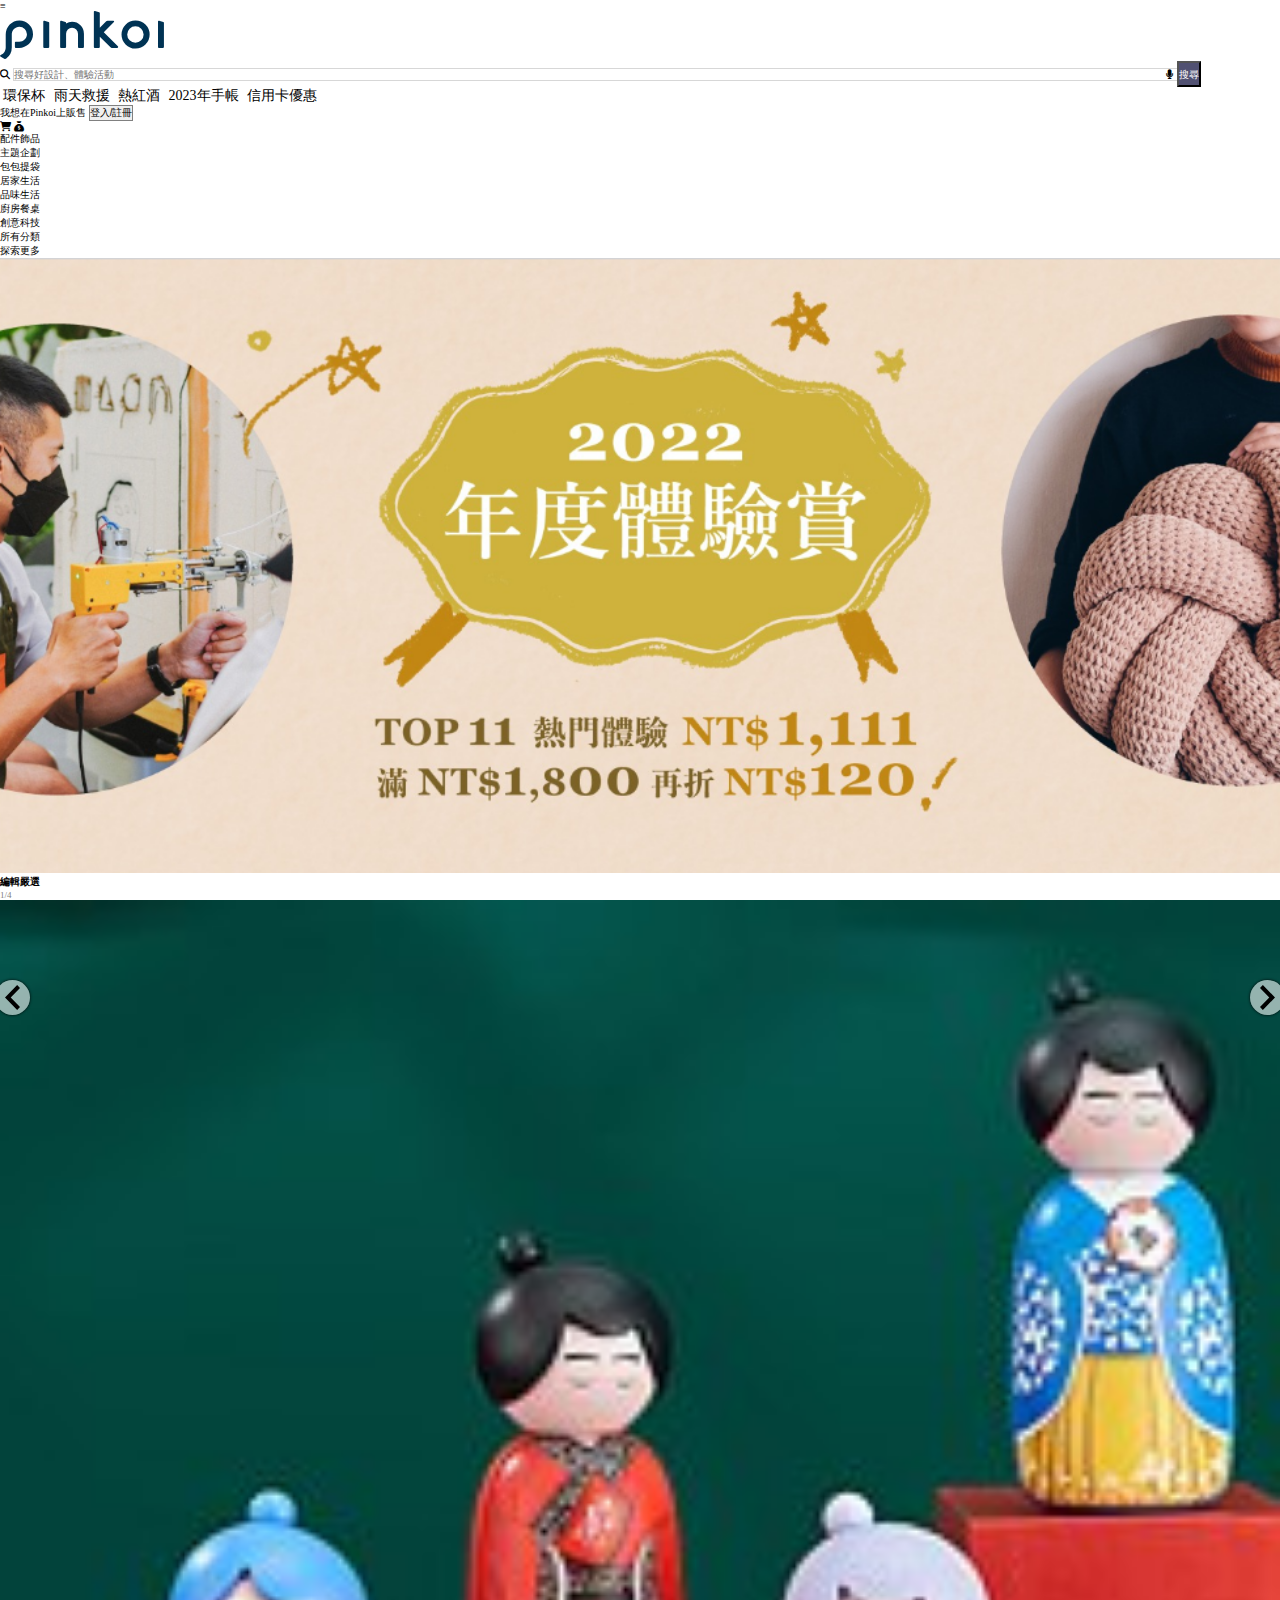
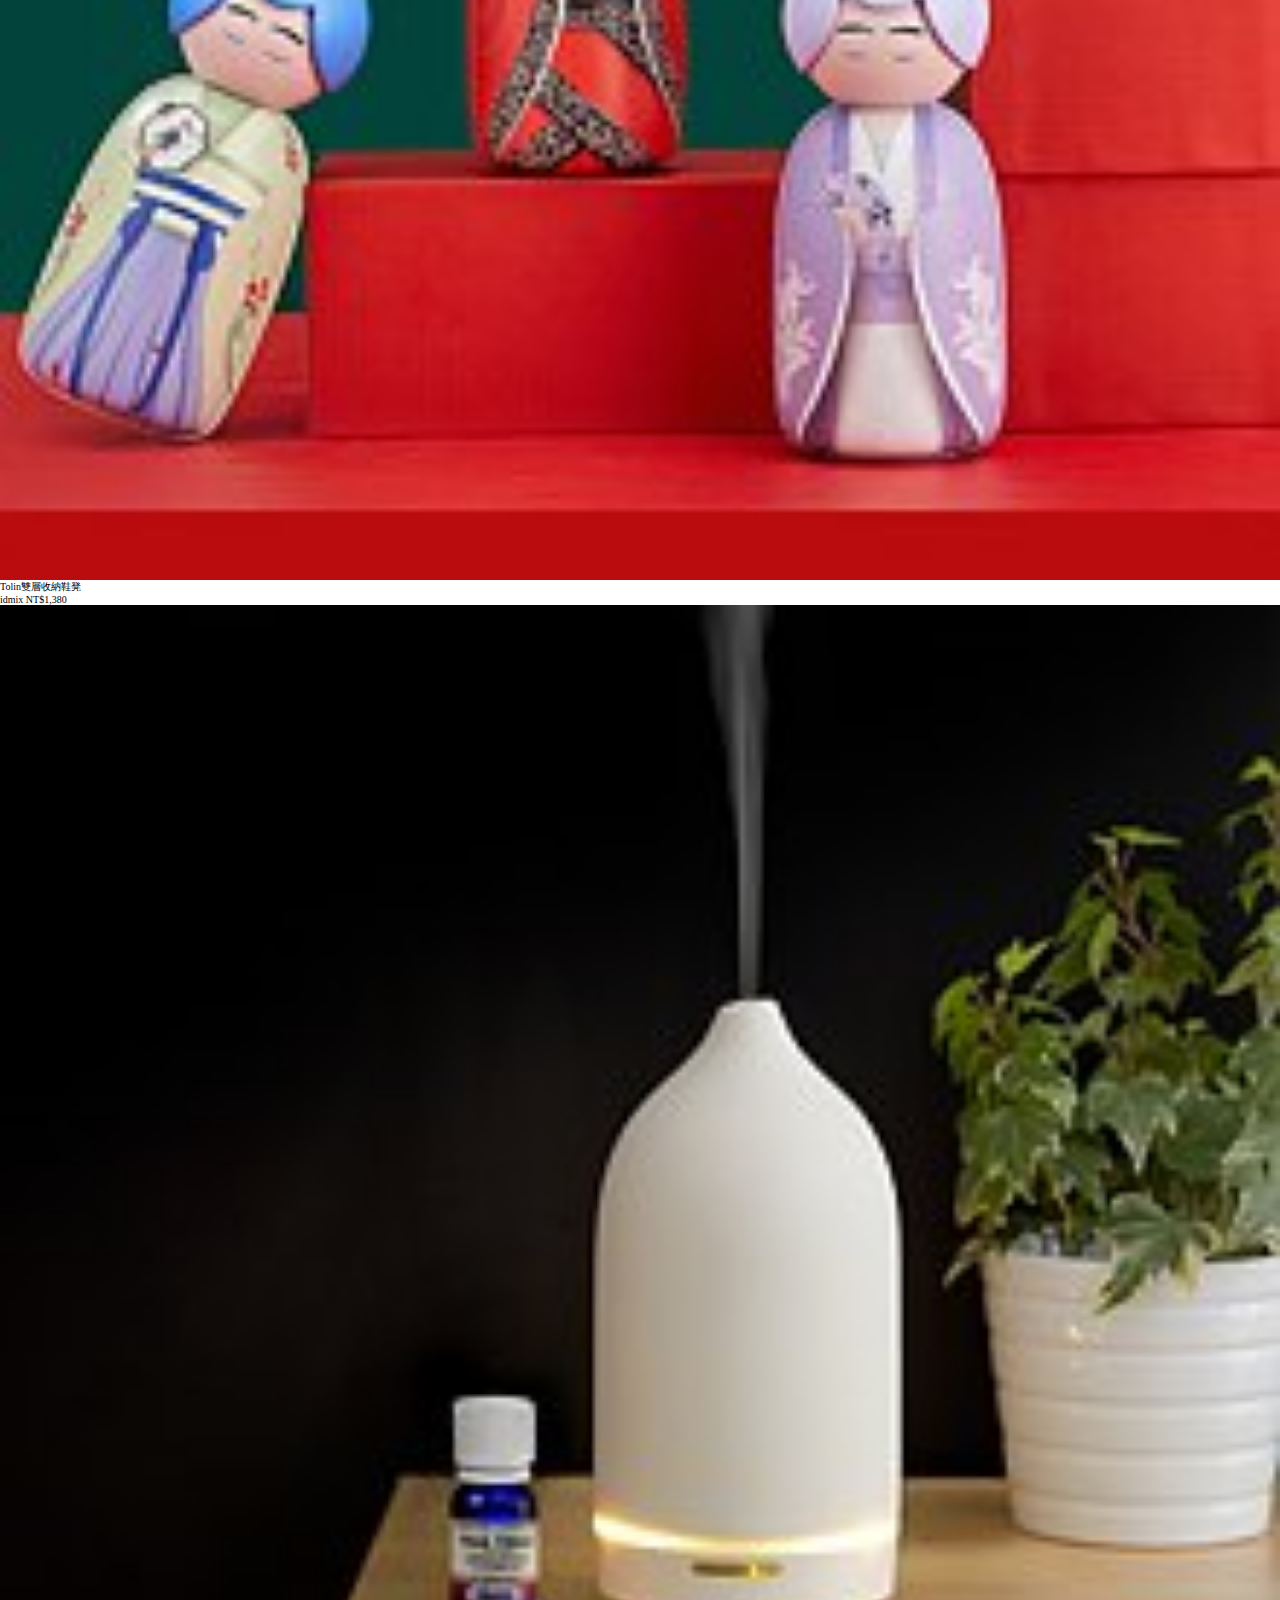
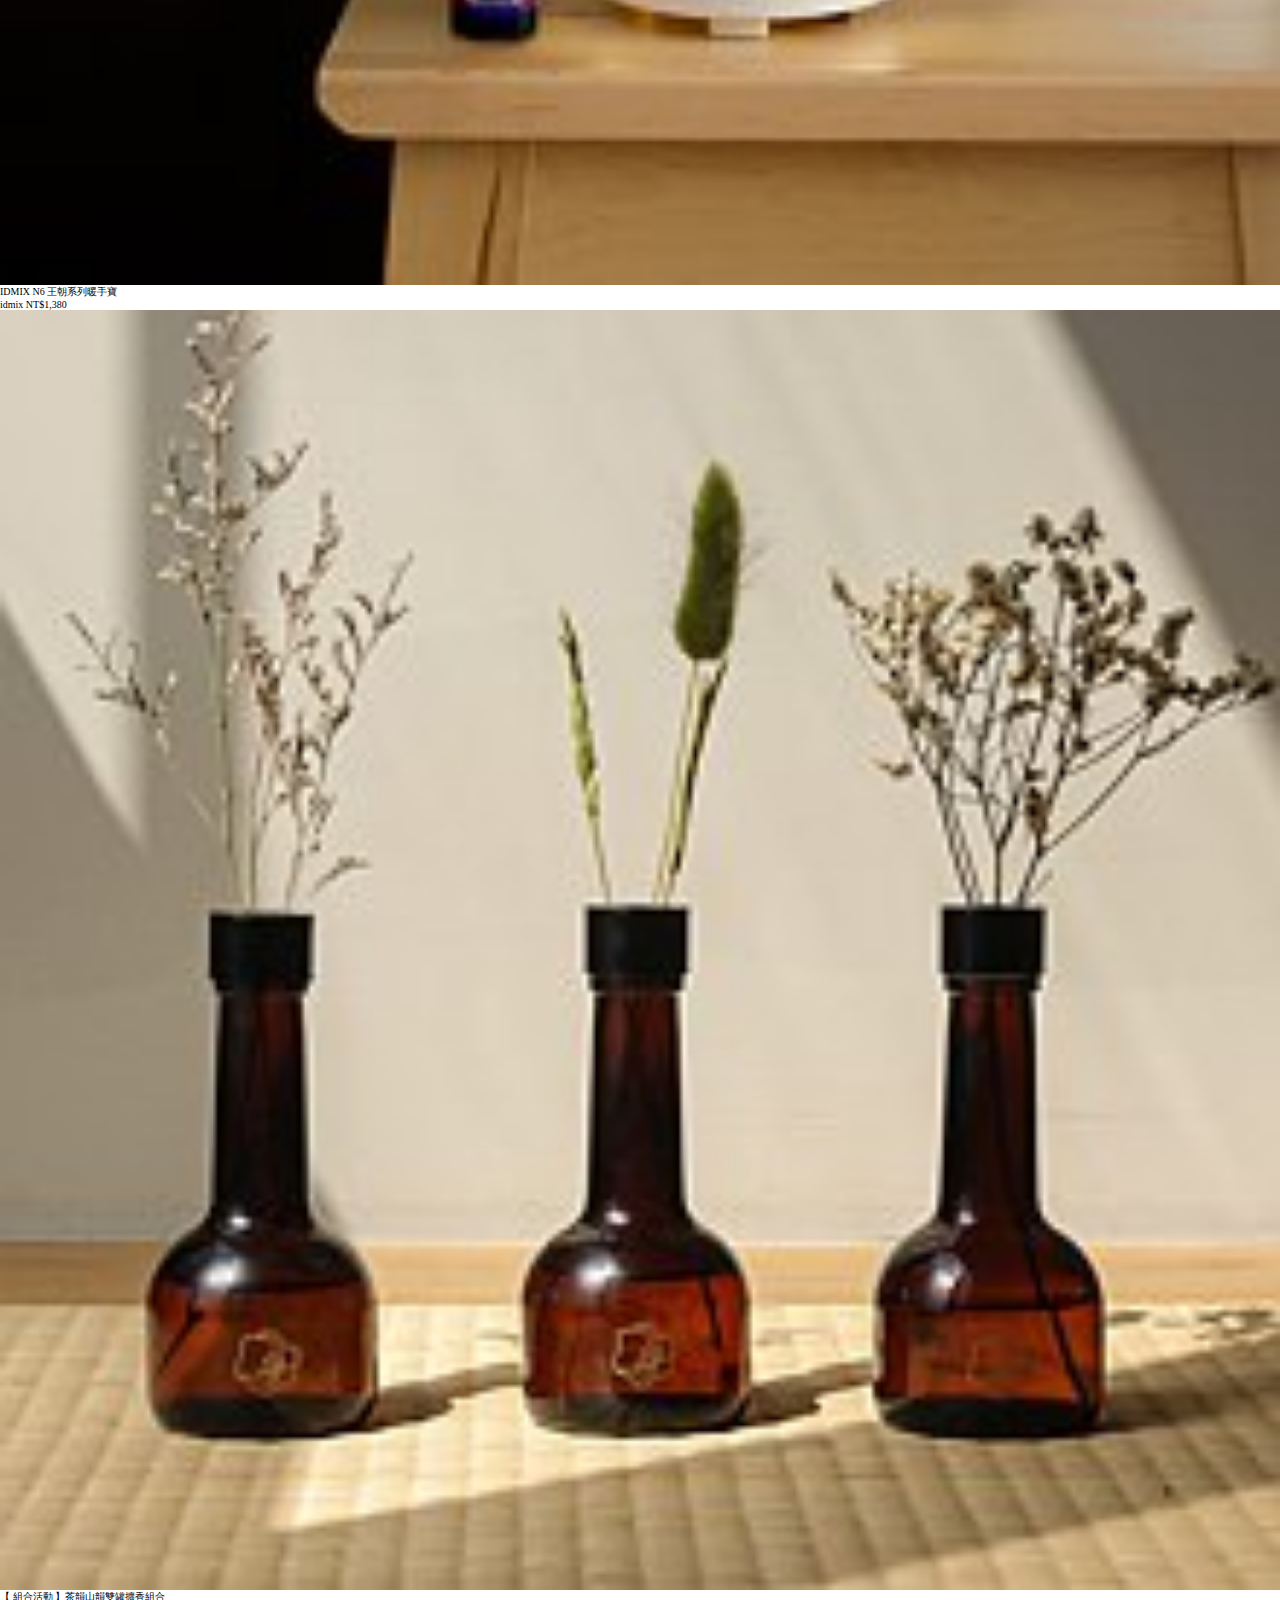
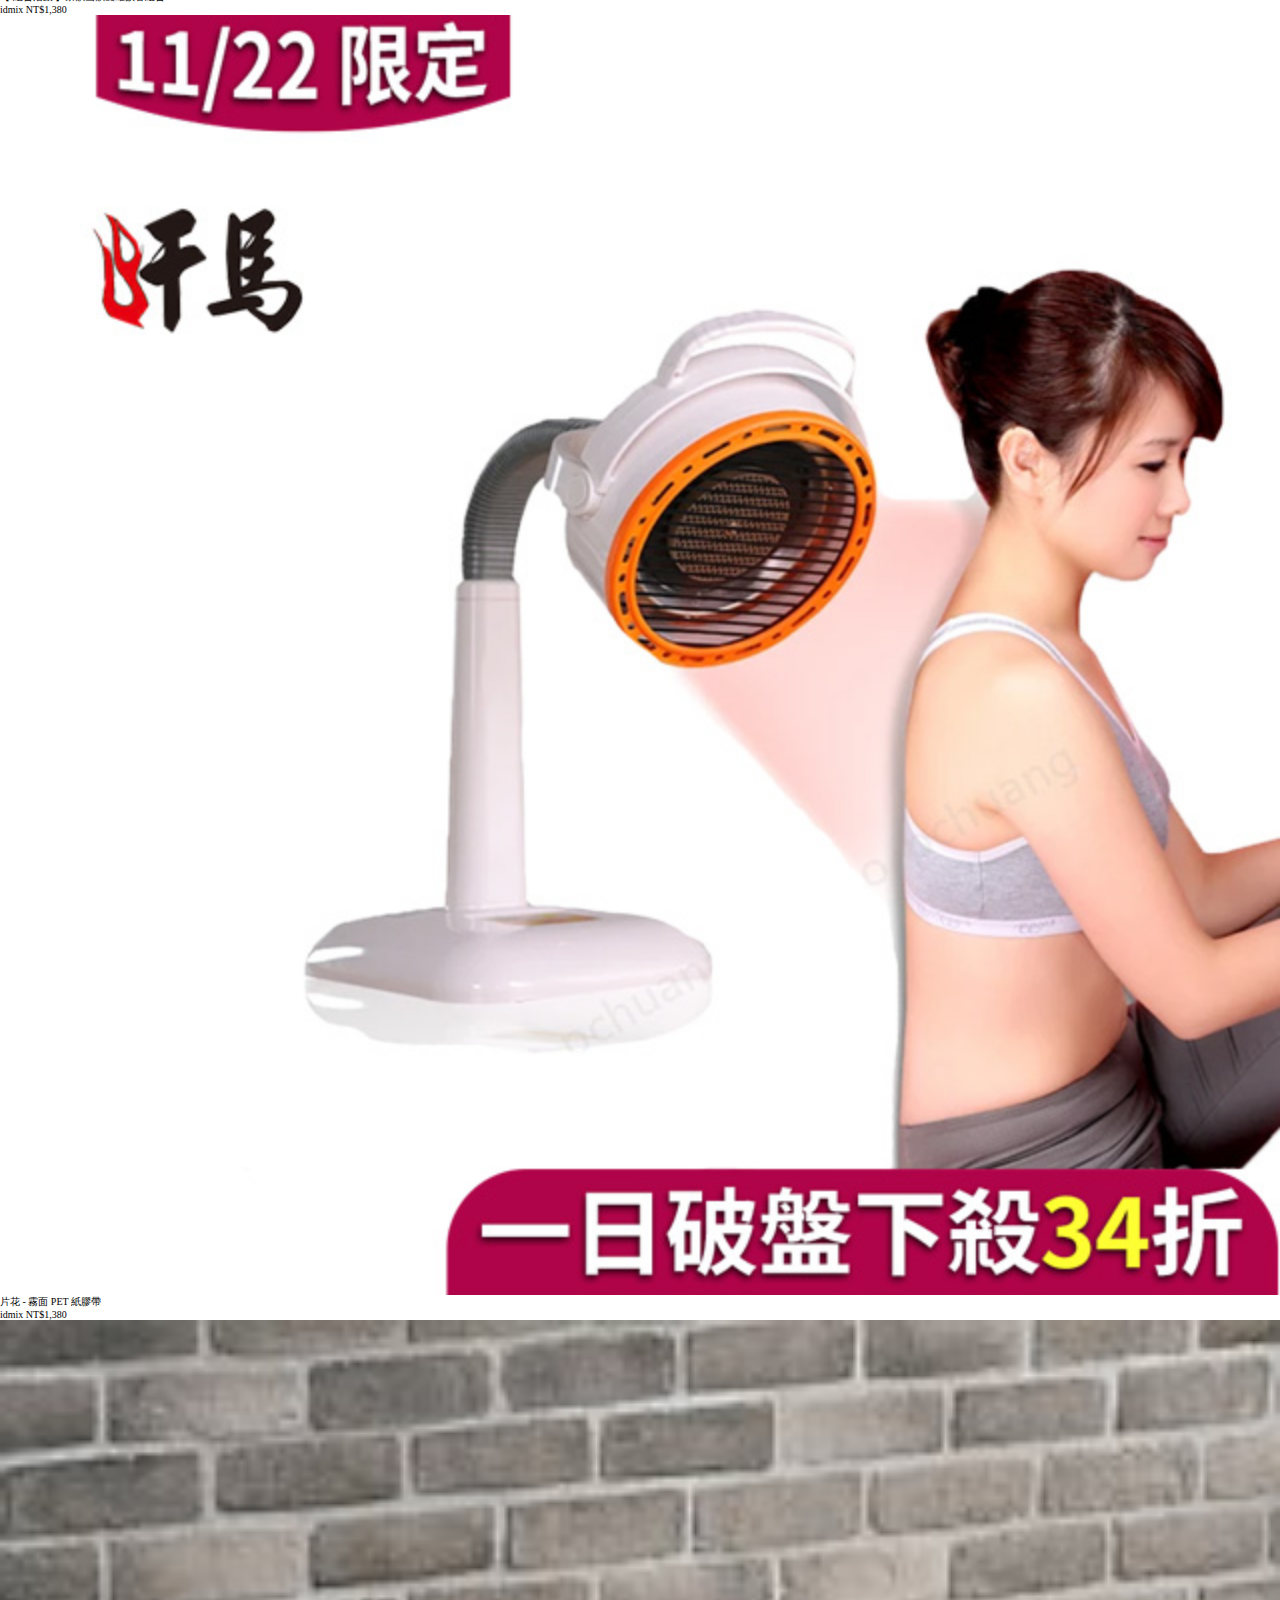
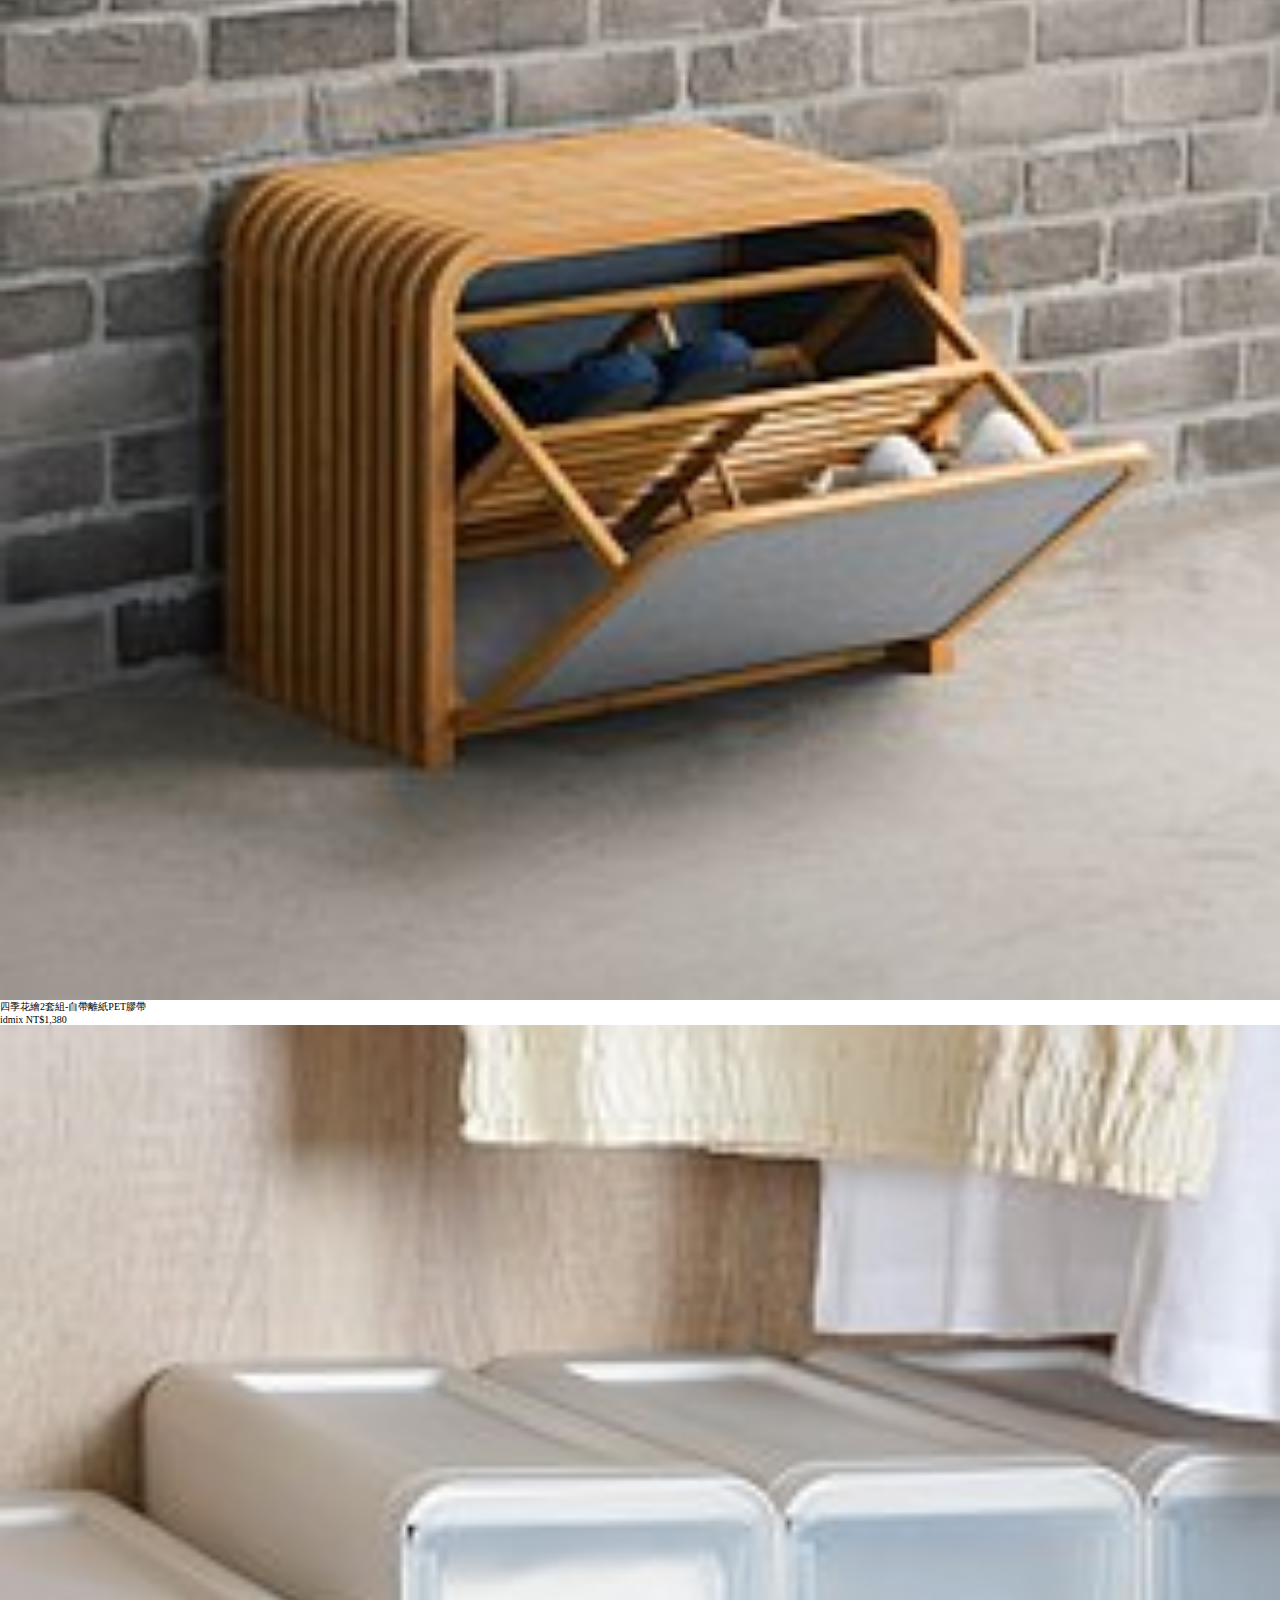
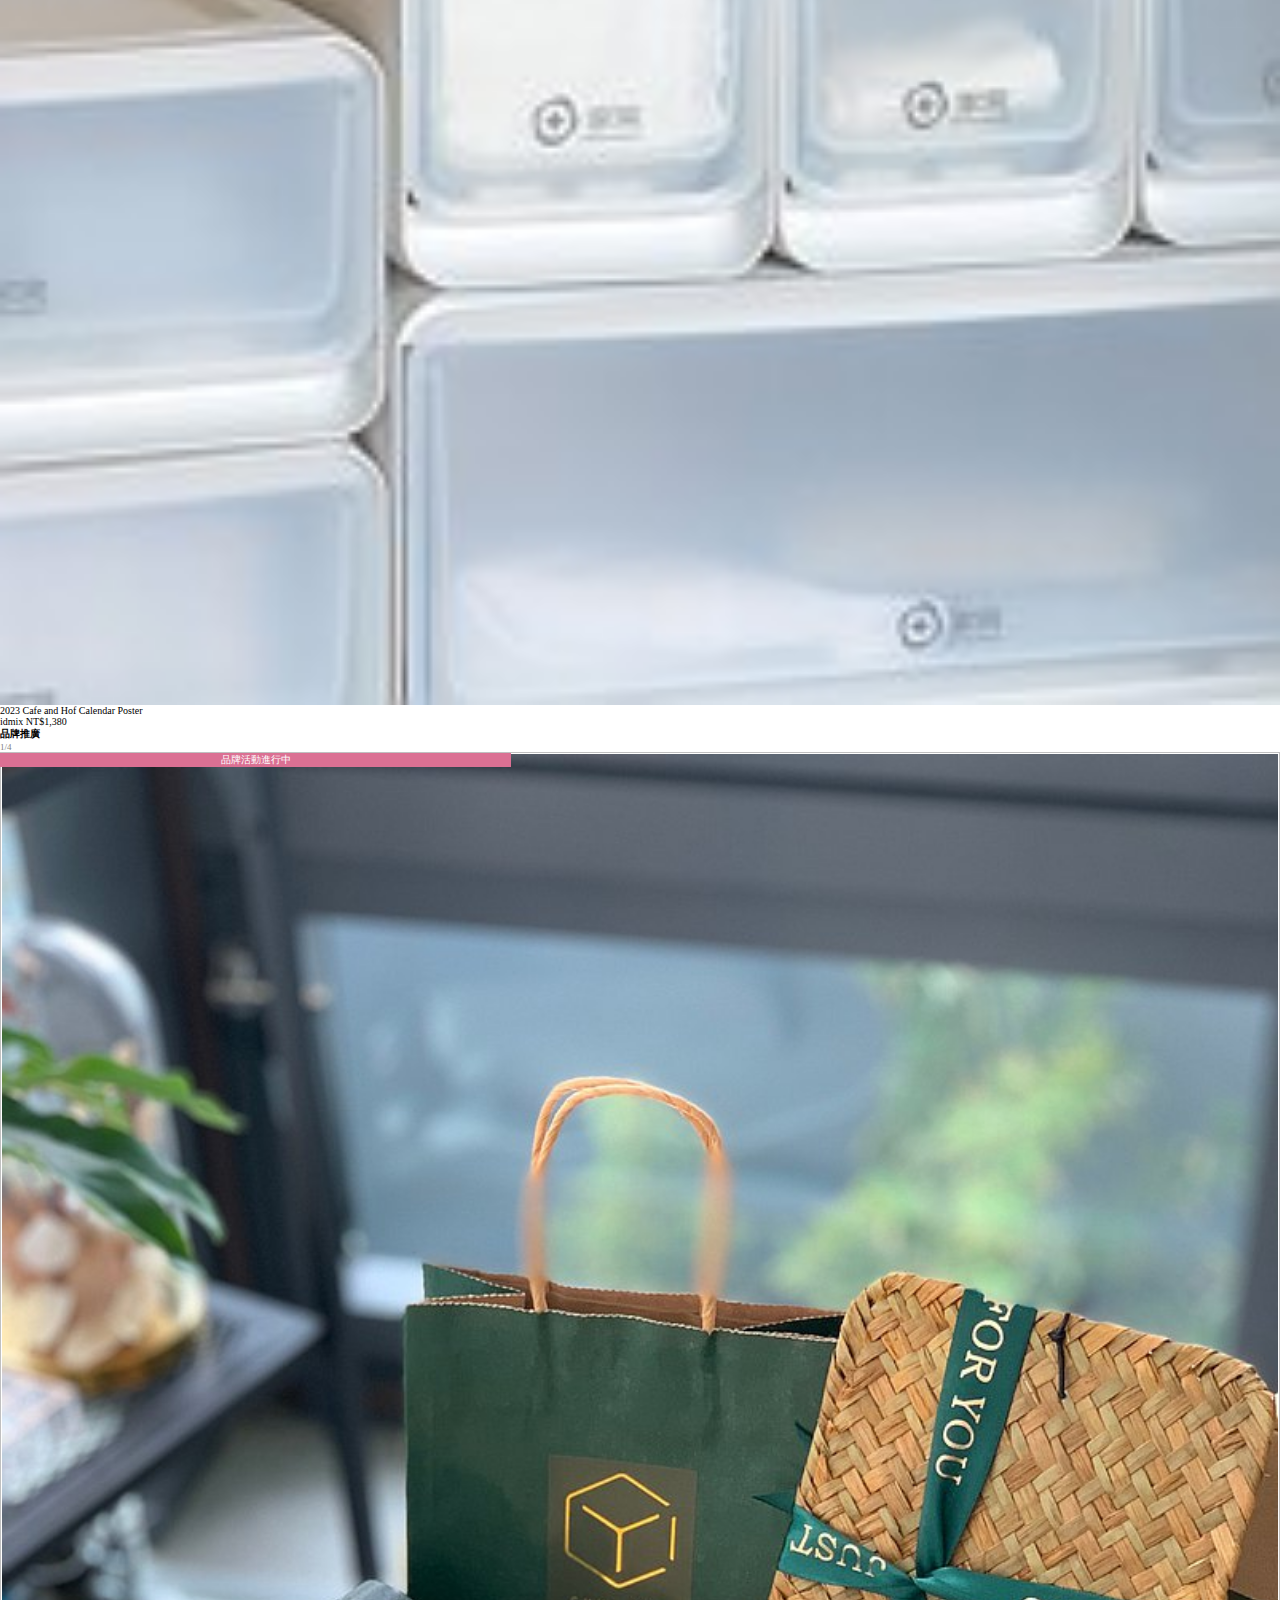
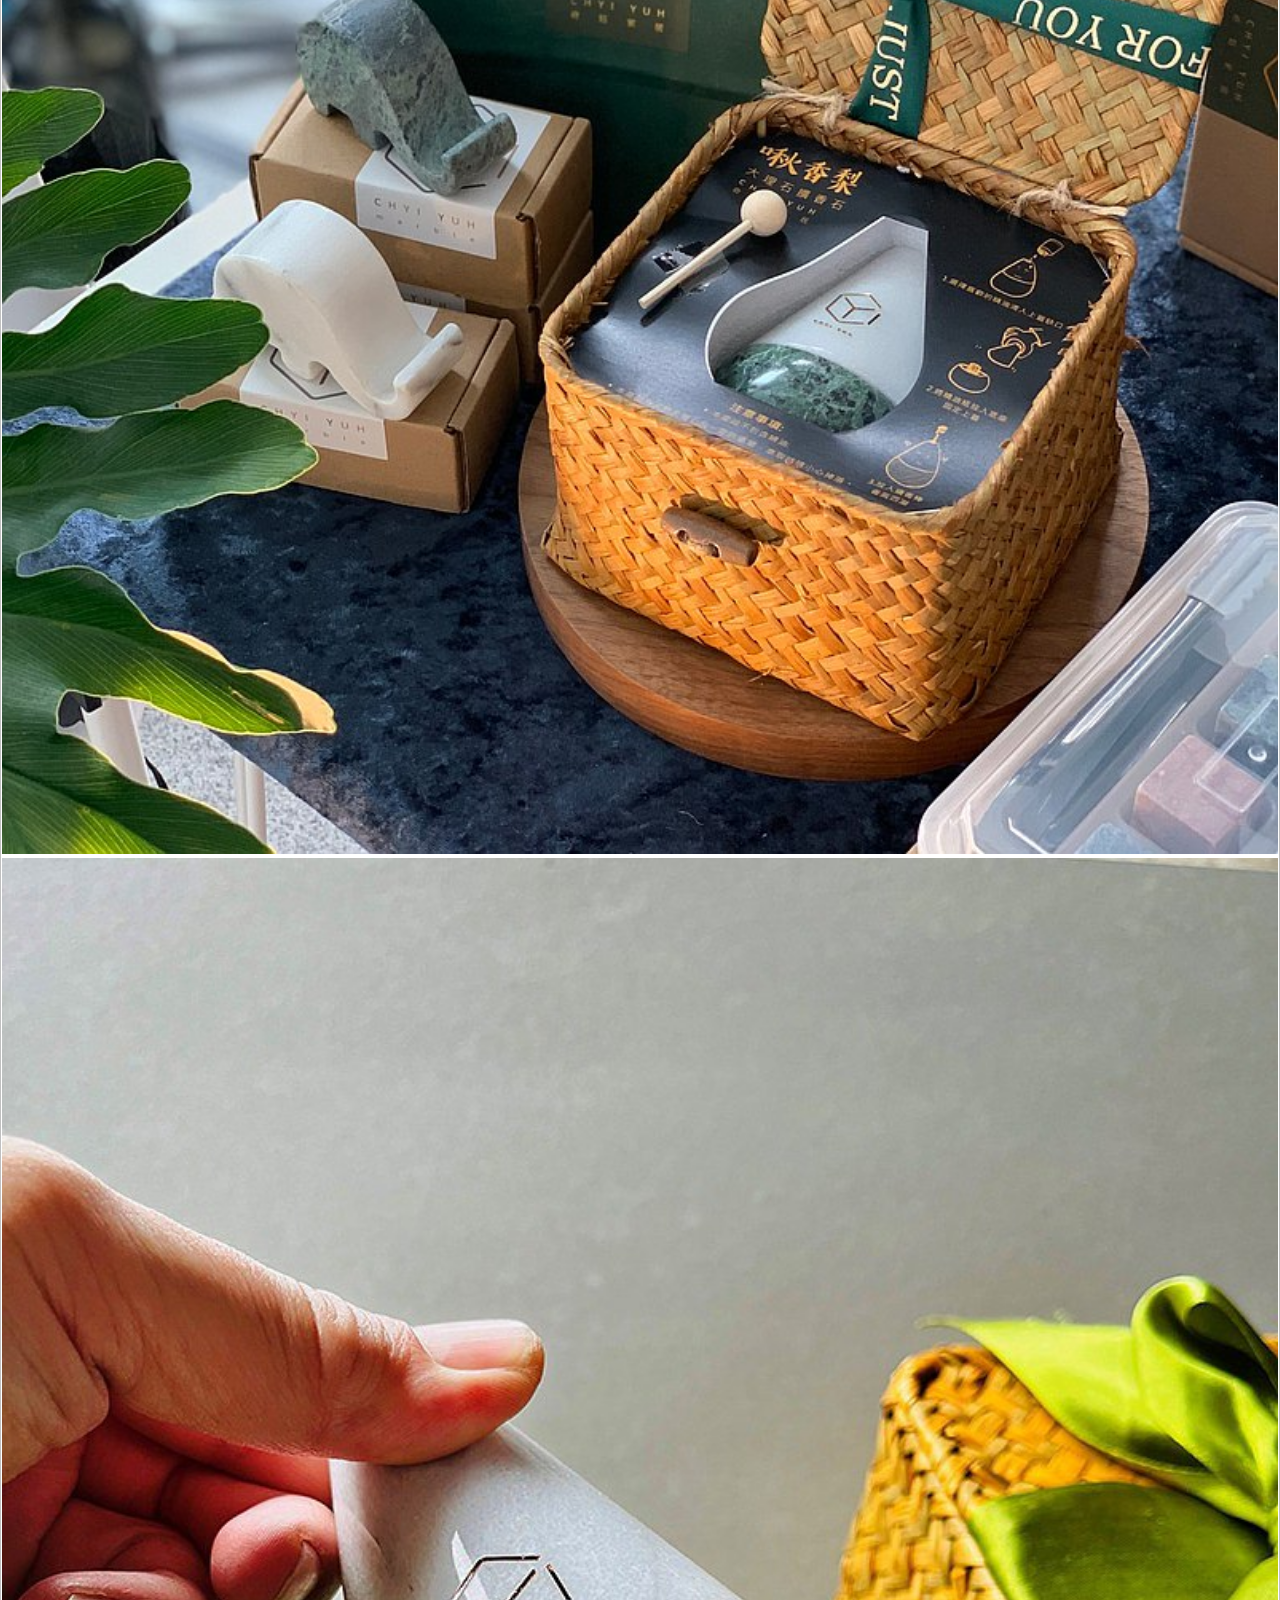
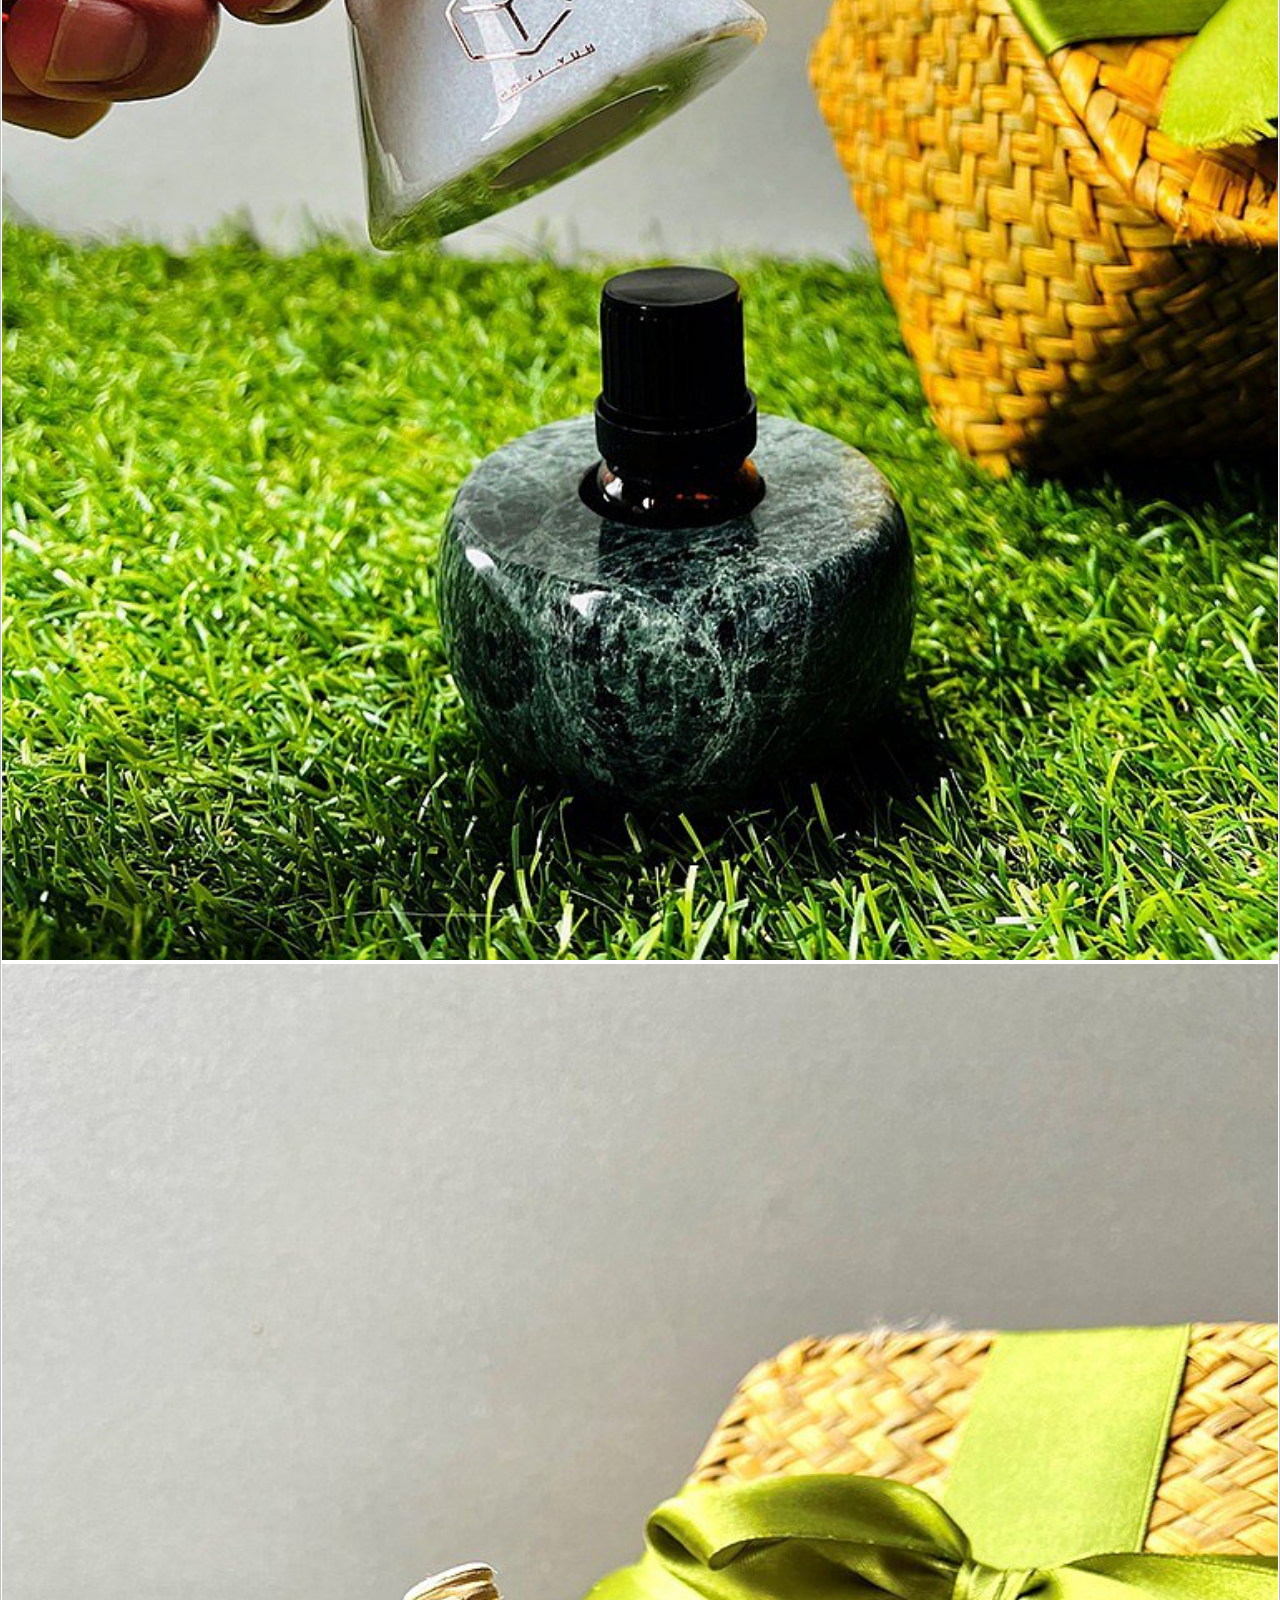
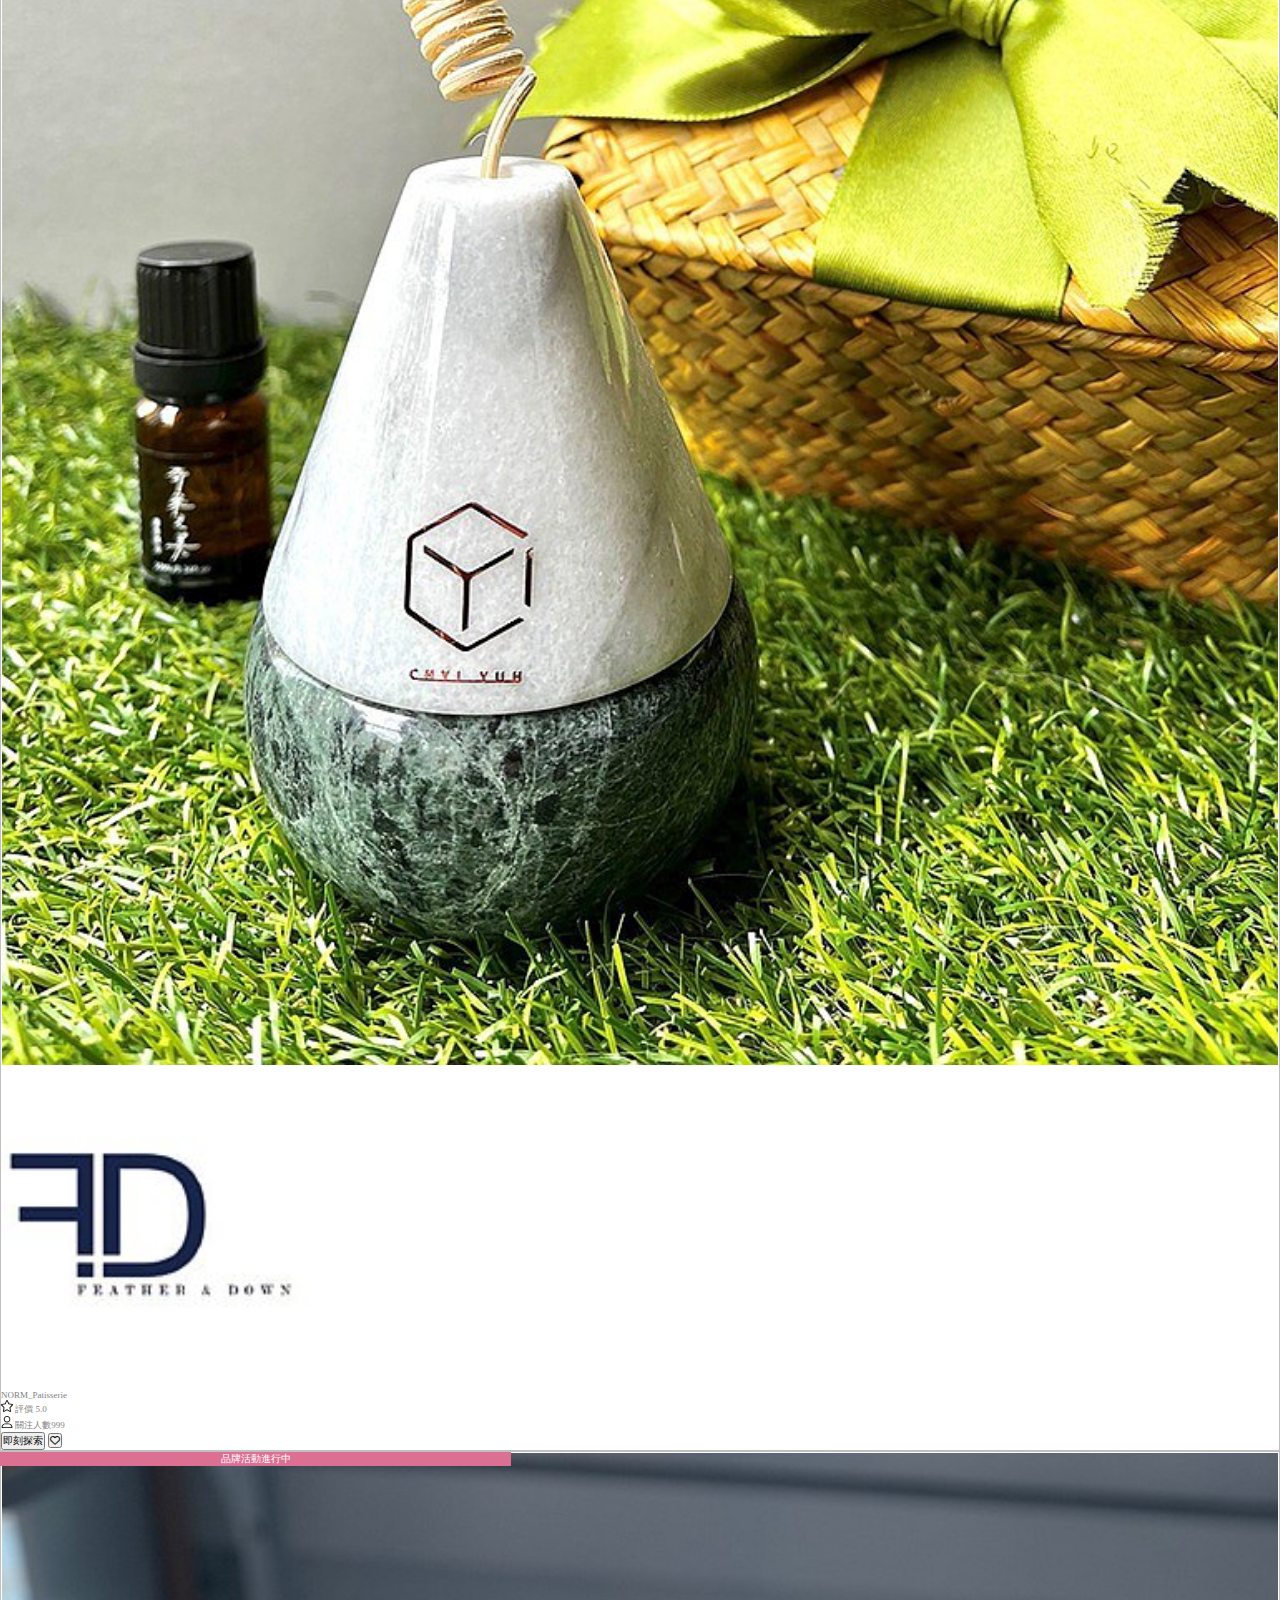
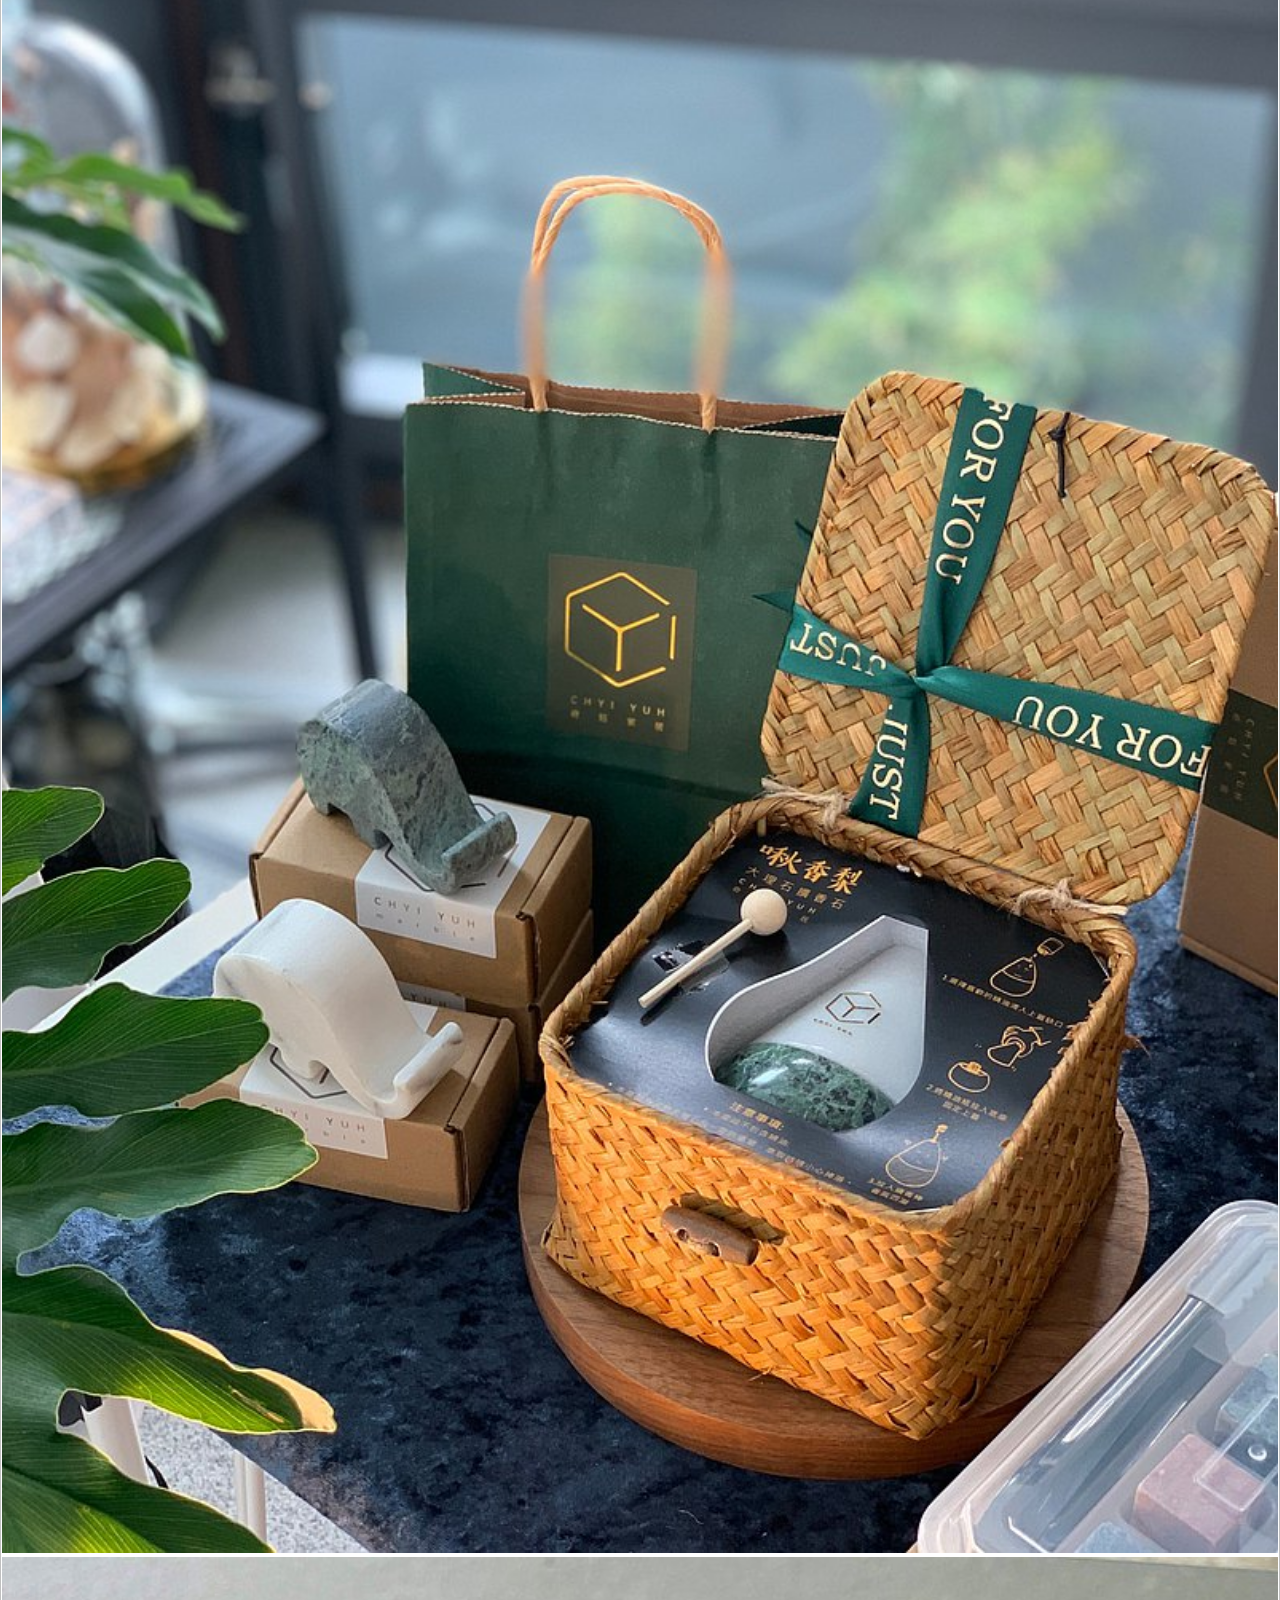
==== index.html @ 7566f5b3 "RWD" ====
<!DOCTYPE html>
<html lang="en">

<head>
  <meta charset="UTF-8" />
  <meta http-equiv="X-UA-Compatible" content="IE=edge" />
  <meta name="viewport" content="width=device-width, initial-scale=1.0" />
  <title>pinkoi</title>
  <!-- <link rel="stylesheet" href="./css/bootstrap.css" /> -->
  <link rel="stylesheet" href="https://cdnjs.cloudflare.com/ajax/libs/font-awesome/6.2.0/css/all.min.css" />
  <link href="https://cdn.jsdelivr.net/npm/bootstrap@5.1.1/dist/css/bootstrap.min.css" rel="stylesheet" integrity="sha384-F3w7mX95PdgyTmZZMECAngseQB83DfGTowi0iMjiWaeVhAn4FJkqJByhZMI3AhiU" crossorigin="anonymous">
  <link rel="stylesheet" href="./css/style.css" />
</head>

<body>
  <div class="container-fluid">
    <header class="container my-3">
      <div class="row d-flex mt-5 hearderSearch">
        <div class="col-4 d-md-none">
          <div class="d-flex d-md-none searchboxMeun">≡</div>
        </div>
        <div class="col-md-2 col-4 d-flex  align-content-lg-center justify-content-center">
          <svg height="48" viewBox="0 0 82 24" width="164" xmlns="http://www.w3.org/2000/svg">
            <path
              d="M36.019 5.4a5.95 5.95 0 0 1 5.95 5.95v6.639c0 .258-.21.468-.469.468h-2.038a.469.469 0 0 1-.468-.468V11.35a2.975 2.975 0 0 0-5.95 0v6.639c0 .258-.21.468-.47.468h-2.037a.469.469 0 0 1-.468-.468V5.36c0-.309.292-.533.59-.453l2.037.546c.205.055.347.24.347.452v.297A5.917 5.917 0 0 1 36.02 5.4zm15.872 5.21l7.048 7.048c.295.295.086.8-.331.8h-2.689a.937.937 0 0 1-.662-.275l-5.355-5.355v5.16c0 .26-.21.47-.469.47h-2.038a.469.469 0 0 1-.468-.47V.469c0-.307.292-.532.59-.452l2.038.546c.205.055.347.24.347.453v7.377l3.213-3.213a.937.937 0 0 1 .662-.274h2.915c.334 0 .501.403.265.64zm15.814 5.258a4.104 4.104 0 1 0 0-8.209 4.104 4.104 0 0 0 0 8.21zm0-11.137a7.033 7.033 0 1 1 0 14.065 7.033 7.033 0 0 1 0-14.065zm-57.972.071a6.827 6.827 0 0 1 6.778 6.778c.027 3.783-3.165 6.877-6.948 6.877H7.92a.469.469 0 0 1-.469-.468V15.89c0-.259.21-.468.469-.468h1.68c2.086 0 3.846-1.649 3.878-3.735a3.793 3.793 0 0 0-3.852-3.851c-2.085.031-3.734 1.792-3.734 3.878v6.574a6.817 6.817 0 0 1-2.744 5.471.944.944 0 0 1-1.038.067L.176 22.71c-.26-.15-.226-.538.058-.634 1.522-.518 2.623-2.018 2.623-3.788V11.75c0-3.782 3.094-6.975 6.876-6.948zm14.534.652c.205.055.347.24.347.453v12.082c0 .258-.21.468-.468.468h-2.038a.469.469 0 0 1-.469-.468V5.36c0-.309.292-.533.59-.453zm57.351 0c.205.055.348.24.348.453v12.082c0 .258-.21.468-.469.468H79.46a.469.469 0 0 1-.468-.468V5.36c0-.309.292-.533.59-.453z"
              fill="#003354" class="color"></path>
          </svg>
        </div>
        <div class="searchLeft col-md-4 col-12 order-1 order-md-0 flex-grow-1 flex-md-grow-0 mt-3 mt-md-0">
          <div class="searchbox">
            <i class="fa-solid fa-magnifying-glass d-flex d-md-none searchIcon"></i>
            <input type=" text" placeholder="搜尋好設計、體驗活動" />
            <i class="fa-solid fa-microphone mic"></i>
            <button class="btn">搜尋</button>
          </div>
          <menu class="d-none d-md-flex">
            <a href=""> 環保杯</a>
            <a href="">雨天救援</a>
            <a href="">熱紅酒</a>
            <a href="">2023年手帳</a>
            <a href="">信用卡優惠</a>
          </menu>
        </div>
        <div class="searchRight d-flex col-md-4 col-4 ms-auto align-items-center justify-content-end">
          <a href="#" class="d-none d-md-flex mx-2">我想在Pinkoi上販售</a>
          <input class="btn btn-sm me-2 d-none d-md-flex" type="submit" value="登入/註冊" />
          <div>

            <i class="fa-solid fa-cart-shopping shopBag"></i>
            <i class="fa-solid fa-sack-dollar  shopBag"></i>
          </div>
        </div>
      </div>

      <div class="container my-md-2">
        <div class="row mx-auto justify-content-center">
          <div class="col  d-md-flex p-0">
            <a class="mx-auto" href="">配件飾品</a>
          </div>
          <div class="col  d-md-flex p-0">
            <a class="mx-auto" href="">主題企劃</a>
          </div>
          <div class="col d-none d-md-flex p-0">
            <a class="mx-auto" href="">包包提袋</a>
          </div>
          <div class="col d-none d-md-flex p-0">
            <a class="mx-auto" href="">居家生活</a>
          </div>
          <div class="col d-none d-md-flex p-0">
            <a class="mx-auto" href="">品味生活</a>
          </div>
          <div class="col  d-md-flex p-0">
            <a class="mx-auto" href="">廚房餐桌</a>
          </div>
          <div class="col d-md-flex p-0">
            <a class="mx-auto" href="">創意科技</a>
          </div>
          <div class="col  d-md-flex p-0">
            <a class="mx-auto" href="">所有分類</a>
          </div>
          <div class="col  d-md-flex p-0">
            <a class="mx-auto" href="">探索更多</a>
          </div>
        </div>
      </div>
    </header>
    <div class="container">
      <img class="banner-photo " src="./img/banner1.png" alt="" />
    </div>
  </div>
  <main>
    <section>
      <div class="container p-4">
        <div class="d-flex w-100">
          <h4>編輯嚴選</h4>
          <span class="ms-auto fs-7">1/4</span>
        </div>
        <div class="row product flex-nowrap">
          <svg width="14" height="14" viewBox="0 0 14 14" class="icon--arrow-left " xmlns="http://www.w3.org/2000/svg">
            <path d="M10 10.825L6.291 7 10 3.175 8.858 2 4 7l4.858 5L10 10.825z"></path>
          </svg>
          </svg>
          <div class="col p-1 d-flex flex-column">
            <div class="img1"></div>
            <p class="fw-bold fs-xs flex-grow-1">Tolin雙層收納鞋凳</p>
            <div class="d-flex flex-column">
              <span class="text-muted mb-3 fs-md-6 fs-xs"><a href="#">idmix</a></span>
              <span class="fs-xs">NT$1,380</span>
            </div>
          </div>

          <div class="col p-1 d-flex flex-column">
            <div class="img2"></div>
            <p class="fw-bold fs-xs flex-grow-1">IDMIX N6 王朝系列暖手寶</p>
            <div class="d-flex flex-column">
              <span class="text-muted mb-3 fs-md-6 fs-xs"><a href="#">idmix</a></span>
              <span class="fs-xs">NT$1,380</span>
            </div>
          </div>
          <div class="col p-1 d-flex flex-column">
            <div class="img3"></div>
            <p class="fw-bold fs-xs flex-grow-1">
              【 組合活動 】茶韻山韻雙罐擴香組合
            </p>
            <div class="d-flex flex-column">
              <span class="text-muted mb-3 fs-md-6 fs-xs"><a href="#">idmix</a></span>
              <span class="fs-xs">NT$1,380</span>
            </div>
          </div>
          <div class="col p-1 d-flex flex-column">
            <div class="img4"></div>
            <p class="fw-bold fs-xs flex-grow-1">片花 - 霧面 PET 紙膠帶</p>
            <div class="d-flex flex-column">
              <span class="text-muted mb-3 fs-md-6 fs-xs"><a href="#">idmix</a></span>
              <span class="fs-xs">NT$1,380</span>
            </div>
          </div>
          <div class="col p-1 d-flex flex-column">
            <div class="img5"></div>
            <p class="fw-bold fs-xs flex-grow-1">
              四季花繪2套組-自帶離紙PET膠帶
            </p>
            <div class="d-flex flex-column">
              <span class="text-muted mb-3 fs-md-6 fs-xs"><a href="#">idmix</a></span>
              <span class="fs-xs">NT$1,380</span>
            </div>
          </div>
          <div class="col p-1 d-flex flex-column">
            <div class="img6"></div>
            <p class="fw-bold fs-xs flex-grow-1">
              2023 Cafe and Hof Calendar Poster
            </p>
            <div class="d-flex flex-column">
              <span class="text-muted mb-3 fs-md-6 fs-xs"><a href="#">idmix</a></span>
              <span class="fs-xs">NT$1,380</span>
            </div>
          </div>
          <svg width="14" height="14" viewBox="0 0 14 14" class="icon--arrow-right" xmlns="http://www.w3.org/2000/svg">
            <path d="M4 10.825L7.709 7 4 3.175 5.142 2 10 7l-4.858 5L4 10.825z"></path>
          </svg>
        </div>
      </div>
    </section>
    <section>
      <div class="container p-3 mb-3">
        <div class="d-flex w-100">
          <h4>品牌推廣</h4>
          <span class="ms-auto fs-7">1/4</span>
        </div>
        <div class="row">
          <div class="col-12 col-md-4 p-2">
            <div class="saleAD">
              <p class="sale">品牌活動進行中</p>
              <div class="row d-flex w-100 g-0">
                <div class="leftImg col-8 p-0">
                  <img src="img/3.jpg" alt="" />
                </div>
                <div class="rightImg col-4 p-0">
                  <img src="./img/3-1.jpg" alt="" />
                  <img src="./img/3-2.jpg" alt="" />
                </div>
              </div>
              <div class="d-flex align-items-center px-2">
                <img style="width: 25%" src="./img/150x150.jpg" alt="" />
                <div>
                  <p class="fs-7 m-1">NORM_Patisserie</p>
                  <p class="fs-7 m-1">
                    <svg width="12" height="12" viewBox="0 0 12 12" class="m-brand-info__icon icon--star_outlined"
                      xmlns="http://www.w3.org/2000/svg">
                      <path
                        d="M2.32097 11.8911C2.42352 11.9641 2.54659 12.0025 2.6724 12.0009C2.90215 12.0009 3.11236 11.8877 3.20698 11.8367L3.21412 11.8329L6.00155 10.2986L8.78812 11.8329L8.79156 11.8347C8.93125 11.9103 9.3404 12.1317 9.68126 11.8903C10.0335 11.6417 9.95469 11.1574 9.92469 10.9749L9.39155 7.72114L11.6493 5.41457C11.7633 5.29886 12.1087 4.94571 11.969 4.53086C11.879 4.25914 11.6253 4.09029 11.2155 4.02771L8.09898 3.55371L6.70269 0.594857C6.6264 0.432 6.42326 0 6.00155 0C5.58046 0 5.37644 0.430715 5.29903 0.594128L5.29869 0.594857L3.90412 3.55286L0.786689 4.02771C0.376975 4.09029 0.123261 4.26 0.0324035 4.53171C-0.106208 4.94669 0.237753 5.29847 0.351515 5.41481L0.352118 5.41543L2.61069 7.72029L2.07755 10.9749L2.07714 10.9774C2.05014 11.1445 1.96963 11.643 2.32097 11.8911ZM9.06069 11.004L6.00155 9.32057L2.94155 11.004L3.52612 7.43057L1.00955 4.86086L4.48355 4.332L6.00069 1.11514L7.51783 4.332L10.9927 4.86086L8.47526 7.42971L9.06069 11.004Z">
                      </path>
                    </svg>
                    評價 5.0
                  </p>
                  <p class="fs-7 m-1">
                    <svg width="12" height="12" viewBox="0 0 12 12" class="m-brand-info__icon icon--user_sm"
                      xmlns="http://www.w3.org/2000/svg">
                      <path
                        d="M6.0274 6.40286C7.83819 6.40286 9.31198 4.97214 9.31198 3.20057C9.31198 1.43099 7.83759 0 6.0274 0C4.21734 0 2.74369 1.43087 2.74369 3.20057C2.74369 4.97226 4.21674 6.40286 6.0274 6.40286ZM6.0274 0.857143C7.36984 0.857143 8.45483 1.9102 8.45483 3.20057C8.45483 4.49297 7.3704 5.54571 6.0274 5.54571C4.68461 5.54571 3.60083 4.49317 3.60083 3.20057C3.60083 1.91 4.68517 0.857143 6.0274 0.857143ZM11.4557 11.5715C11.4557 11.8082 11.2638 12.0001 11.0271 12.0001H1.02855C0.791854 12.0001 0.599976 11.8082 0.599976 11.5715C0.599976 9.17827 2.12564 7.40151 4.41855 7.40151H7.48198C9.79756 7.40151 11.4557 9.21176 11.4557 11.5715ZM10.5761 11.1429H1.47675C1.63691 9.4275 2.76482 8.25866 4.41855 8.25866H7.48198C9.16664 8.25866 10.3973 9.46113 10.5761 11.1429Z"
                        fill-rule="evenodd"></path>
                    </svg>
                    關注人數999
                  </p>
                </div>
                <div class="ms-auto">
                  <button class="btn btn-sm btn-light btn-outline-dark">
                    即刻探索
                  </button>
                  <button class="btn btn-sm btn-light btn-outline-dark">
                    <i class="fa-regular fa-heart"></i>
                  </button>
                </div>
              </div>
            </div>
          </div>
          <div class="col-12 col-md-4 p-2">
            <div class="saleAD">
              <p class="sale">品牌活動進行中</p>
              <div class="row d-flex w-100 g-0">
                <div class="leftImg col-8 p-0">
                  <img src="img/3.jpg" alt="" />
                </div>
                <div class="rightImg col-4 p-0">
                  <img src="img/3-1.jpg" alt="" />
                  <img src="img/3-2.jpg" alt="" />
                </div>
              </div>
              <div class="d-flex align-items-center px-2">
                <img style="width: 25%" src="img/150x150.jpg" alt="" />
                <div>
                  <p class="fs-7 m-1">NORM_Patisserie</p>
                  <p class="fs-7 m-1">
                    <svg width="12" height="12" viewBox="0 0 12 12" class="m-brand-info__icon icon--star_outlined"
                      xmlns="http://www.w3.org/2000/svg">
                      <path
                        d="M2.32097 11.8911C2.42352 11.9641 2.54659 12.0025 2.6724 12.0009C2.90215 12.0009 3.11236 11.8877 3.20698 11.8367L3.21412 11.8329L6.00155 10.2986L8.78812 11.8329L8.79156 11.8347C8.93125 11.9103 9.3404 12.1317 9.68126 11.8903C10.0335 11.6417 9.95469 11.1574 9.92469 10.9749L9.39155 7.72114L11.6493 5.41457C11.7633 5.29886 12.1087 4.94571 11.969 4.53086C11.879 4.25914 11.6253 4.09029 11.2155 4.02771L8.09898 3.55371L6.70269 0.594857C6.6264 0.432 6.42326 0 6.00155 0C5.58046 0 5.37644 0.430715 5.29903 0.594128L5.29869 0.594857L3.90412 3.55286L0.786689 4.02771C0.376975 4.09029 0.123261 4.26 0.0324035 4.53171C-0.106208 4.94669 0.237753 5.29847 0.351515 5.41481L0.352118 5.41543L2.61069 7.72029L2.07755 10.9749L2.07714 10.9774C2.05014 11.1445 1.96963 11.643 2.32097 11.8911ZM9.06069 11.004L6.00155 9.32057L2.94155 11.004L3.52612 7.43057L1.00955 4.86086L4.48355 4.332L6.00069 1.11514L7.51783 4.332L10.9927 4.86086L8.47526 7.42971L9.06069 11.004Z">
                      </path>
                    </svg>
                    評價 5.0
                  </p>
                  <p class="fs-7 m-1">
                    <svg width="12" height="12" viewBox="0 0 12 12" class="m-brand-info__icon icon--user_sm"
                      xmlns="http://www.w3.org/2000/svg">
                      <path
                        d="M6.0274 6.40286C7.83819 6.40286 9.31198 4.97214 9.31198 3.20057C9.31198 1.43099 7.83759 0 6.0274 0C4.21734 0 2.74369 1.43087 2.74369 3.20057C2.74369 4.97226 4.21674 6.40286 6.0274 6.40286ZM6.0274 0.857143C7.36984 0.857143 8.45483 1.9102 8.45483 3.20057C8.45483 4.49297 7.3704 5.54571 6.0274 5.54571C4.68461 5.54571 3.60083 4.49317 3.60083 3.20057C3.60083 1.91 4.68517 0.857143 6.0274 0.857143ZM11.4557 11.5715C11.4557 11.8082 11.2638 12.0001 11.0271 12.0001H1.02855C0.791854 12.0001 0.599976 11.8082 0.599976 11.5715C0.599976 9.17827 2.12564 7.40151 4.41855 7.40151H7.48198C9.79756 7.40151 11.4557 9.21176 11.4557 11.5715ZM10.5761 11.1429H1.47675C1.63691 9.4275 2.76482 8.25866 4.41855 8.25866H7.48198C9.16664 8.25866 10.3973 9.46113 10.5761 11.1429Z"
                        fill-rule="evenodd"></path>
                    </svg>
                    關注人數999
                  </p>
                </div>
                <div class="ms-auto">
                  <button class="btn btn-sm btn-light btn-outline-dark">
                    即刻探索
                  </button>
                  <button class="btn btn-sm btn-light btn-outline-dark">
                    <i class="fa-regular fa-heart"></i>
                  </button>
                </div>
              </div>
            </div>
          </div>
          <div class="col-12 col-md-4 p-2">
            <div class="saleAD">
              <p class="sale">品牌活動進行中</p>
              <div class="row d-flex w-100 g-0">
                <div class="leftImg col-8 p-0">
                  <img src="img/3.jpg" alt="" />
                </div>
                <div class="rightImg col-4 p-0">
                  <img src="img/3-1.jpg" alt="" />
                  <img src="img/3-2.jpg" alt="" />
                </div>
              </div>
              <div class="d-flex align-items-center px-2">
                <img style="width: 25%" src="img/150x150.jpg" alt="" />
                <div>
                  <p class="fs-7 m-1">NORM_Patisserie</p>
                  <p class="fs-7 m-1">
                    <svg width="12" height="12" viewBox="0 0 12 12" class="m-brand-info__icon icon--star_outlined"
                      xmlns="http://www.w3.org/2000/svg">
                      <path
                        d="M2.32097 11.8911C2.42352 11.9641 2.54659 12.0025 2.6724 12.0009C2.90215 12.0009 3.11236 11.8877 3.20698 11.8367L3.21412 11.8329L6.00155 10.2986L8.78812 11.8329L8.79156 11.8347C8.93125 11.9103 9.3404 12.1317 9.68126 11.8903C10.0335 11.6417 9.95469 11.1574 9.92469 10.9749L9.39155 7.72114L11.6493 5.41457C11.7633 5.29886 12.1087 4.94571 11.969 4.53086C11.879 4.25914 11.6253 4.09029 11.2155 4.02771L8.09898 3.55371L6.70269 0.594857C6.6264 0.432 6.42326 0 6.00155 0C5.58046 0 5.37644 0.430715 5.29903 0.594128L5.29869 0.594857L3.90412 3.55286L0.786689 4.02771C0.376975 4.09029 0.123261 4.26 0.0324035 4.53171C-0.106208 4.94669 0.237753 5.29847 0.351515 5.41481L0.352118 5.41543L2.61069 7.72029L2.07755 10.9749L2.07714 10.9774C2.05014 11.1445 1.96963 11.643 2.32097 11.8911ZM9.06069 11.004L6.00155 9.32057L2.94155 11.004L3.52612 7.43057L1.00955 4.86086L4.48355 4.332L6.00069 1.11514L7.51783 4.332L10.9927 4.86086L8.47526 7.42971L9.06069 11.004Z">
                      </path>
                    </svg>
                    評價 5.0
                  </p>
                  <p class="fs-7 m-1">
                    <svg width="12" height="12" viewBox="0 0 12 12" class="m-brand-info__icon icon--user_sm"
                      xmlns="http://www.w3.org/2000/svg">
                      <path
                        d="M6.0274 6.40286C7.83819 6.40286 9.31198 4.97214 9.31198 3.20057C9.31198 1.43099 7.83759 0 6.0274 0C4.21734 0 2.74369 1.43087 2.74369 3.20057C2.74369 4.97226 4.21674 6.40286 6.0274 6.40286ZM6.0274 0.857143C7.36984 0.857143 8.45483 1.9102 8.45483 3.20057C8.45483 4.49297 7.3704 5.54571 6.0274 5.54571C4.68461 5.54571 3.60083 4.49317 3.60083 3.20057C3.60083 1.91 4.68517 0.857143 6.0274 0.857143ZM11.4557 11.5715C11.4557 11.8082 11.2638 12.0001 11.0271 12.0001H1.02855C0.791854 12.0001 0.599976 11.8082 0.599976 11.5715C0.599976 9.17827 2.12564 7.40151 4.41855 7.40151H7.48198C9.79756 7.40151 11.4557 9.21176 11.4557 11.5715ZM10.5761 11.1429H1.47675C1.63691 9.4275 2.76482 8.25866 4.41855 8.25866H7.48198C9.16664 8.25866 10.3973 9.46113 10.5761 11.1429Z"
                        fill-rule="evenodd"></path>
                    </svg>
                    關注人數999
                  </p>
                </div>
                <div class="ms-auto">
                  <button class="btn btn-sm btn-light btn-outline-dark">
                    即刻探索
                  </button>
                  <button class="btn btn-sm btn-light btn-outline-dark">
                    <i class="fa-regular fa-heart"></i>
                  </button>
                </div>
              </div>
            </div>
          </div>
        </div>
      </div>
    </section>

    <section>
      <div class="container-fluid my-3 d-flex justify-content-center align-items-center ">
        <div class="outline d-inline"></div>
        <h2 class="px-5 ">年終狂歡祭超級強檔</h2>
        <div class="outline"></div>
      </div>
      <div class=" container-fluid  boxContent d-md-flex ">
        <ul class=" row w-100 m-auto p-0">
          <li class="p-3 col">
            <div class="box py-3 w-100 ">
              <img src="./img/annAD_1.png" alt="">
              <h5 class="fw-bolder">3c達人</h5>
              <p>最高回饋</p>
              <button class="btn">GO</button>
            </div>
          </li>
          <li class="p-3 col">
            <div class="box py-3 w-100 ">
              <img src="./img/annAD_2.png" alt="">
              <h5 class="fw-bolder">3c達人</h5>
              <p>最高回饋</p>
              <button class="btn">GO</button>
            </div>
          </li>
          <li class="p-3 col">
            <div class="box py-3 w-100 ">
              <img src="./img/annAD_3.png" alt="">
              <h5 class="fw-bolder">3c達人</h5>
              <p>最高回饋</p>
              <button class="btn">GO</button>
            </div>
          </li>
          <li class="p-3 col">
            <div class="box py-3 w-100 ">
              <img src="./img/annAD_4.png" alt="">
              <h5 class="fw-bolder">3c達人</h5>
              <p>最高回饋</p>
              <button class="btn">GO</button>
            </div>
          </li>
          <li class="p-3 col">
            <div class="box py-3 w-100 ">
              <img src="./img/annAD_5.png" alt="">
              <h5 class="fw-bolder">3c達人</h5>
              <p>最高回饋</p>
              <button class="btn">GO</button>
            </div>
          </li>
        </ul>
        <div class="p-3  w-100">
          <ul class="secBox row m-0 p-3">
            <li class="secBoxList1 col-6 py-1">
              <div>
                <h5 class="fw-bolder">3c達人</h5>
                <p>最高回饋</p>
                <button class="btn">GO</button>
              </div>
              <img src="./img/annAD_6.png" alt="">
            </li>
            <li class="secBoxList2 col-6 py-1">
              <div>
                <h5 class="fw-bolder">3c達人</h5>
                <p>最高回饋</p>
                <button class="btn">GO</button>
              </div>
              <img src="./img/annAD_7.png" alt="">
            </li>
            <li class="secBoxList3 col-6 py-1">
              <div>
                <h5 class="fw-bolder">3c達人</h5>
                <p>最高回饋</p>
                <button class="btn">GO</button>
              </div>
              <img src="./img/annAD_8.png" alt="">
            </li>
            <li class="col-6 py-1">
              <div>
                <h5 class="fw-bolder">3c達人</h5>
                <p>最高回饋</p>
                <button class="btn">GO</button>
              </div>
              <img src="./img/annAD_9.png" alt="">
            </li>
          </ul>
        </div>
      </div>
    </section>

    <section class="container ">
      <div class="p-5 row">
        <div class="  col-12 col-md-6 px-3 mb-3">
        <div class="firstAdContent h-100 mb-2">
          <div class="adContentHeader d-flex align-items-center justify-content-between">
            <div class="d-flex align-items-center">
              <i class="fa-solid fa-bolt "></i>
              <p class="m-0">限時搶購</p>
            </div>
            <span class="timebox d-flex align-items-center ">
              <p class="m-0">倒數</p>
              <b>00</b><span>:</span>
              <b>00</b><span>:</span>
              <b>00</b>
            </span>
            <div class="d-none d-md-flex">
              <button class="btn btn-sm">16:00場</button>
              <button class="btn btn-sm">22:00場</button>
              <button class="btn btn-sm">24:00場</button>
            </div>
          </div>
          <div>
            <ul class="d-flex flex-wrap justify-content-center ">
              <li>
                <img src="./img/j.jpg" alt="">
                <h6>【CROSSFOR】日本授權純銀跳舞項鍊(多款選)</h6>
                <div class="d-flex justify-content-center">
                  <p>32折</p>
                  <p>$711</p>
                </div>
                </img>
              </li>
              <li>
                <img src="./img/b.jpg" alt=""></img>
                <h6>【CROSSFOR】日本授權純銀跳舞項鍊(多款選)</h6>
                <div class="d-flex justify-content-center">
                  <p>32折</p>
                  <p>$711</p>
                </div>
              </li>
              <li>
                <img src="./img/33.jpg" alt=""> </img>
                <h6>【CROSSFOR】日本授權純銀跳舞項鍊(多款選)</h6>
                <div class="d-flex justify-content-center">
                  <p>32折</p>
                  <p>$711</p>
                </div>
              </li>
              <li>
                <img src="./img/4.jpg" alt=""></img>
                <h6>【CROSSFOR】日本授權純銀跳舞項鍊(多款選)</h6>
                <div class="d-flex justify-content-center">
                  <p>32折</p>
                  <p>$711</p>
                </div>
              </li>
              <li>
                <img src="./img/5.jpg" alt=""> </img>
                <h6>【CROSSFOR】日本授權純銀跳舞項鍊(多款選)</h6>
                <div class="d-flex justify-content-center">
                  <p>32折</p>
                  <p>$711</p>
                </div>
              </li>
              <li>
                <img src="./img/6.jpg" alt=""></img>
                <h6>【CROSSFOR】日本授權純銀跳舞項鍊(多款選)</h6>
                <div class="d-flex justify-content-center">
                  <p>32折</p>
                  <p>$711</p>
                </div>
              </li>
            </ul>
          </div>
        </div>
        </div>
        <div class=" col-12 col-md-6 px-3">
          <div class="secAdContent h-100">
          <div class="adContentHeader d-flex align-items-center justify-content-between">
            <div class="d-flex align-items-center">
              <i class="fa-solid fa-bolt "></i>
              <p class="m-0">限時搶購</p>
            </div>
            <span class="timebox d-flex align-items-center ">
              <p class="m-0">倒數</p>
              <b>00</b><span>:</span>
              <b>00</b><span>:</span>
              <b>00</b>
            </span>
          </div>
          <div>
            <ul class="d-flex flex-wrap justify-content-center ">
              <li>
                <img src="./img/j.jpg" alt="">
                <h6>【CROSSFOR】日本授權純銀跳舞項鍊(多款選)</h6>
                <div class="d-flex justify-content-center">
                  <p>32折</p>
                  <p>$711</p>
                </div>
                </img>
              </li>
              <li>
                <img src="./img/b.jpg" alt=""></img>
                <h6>【CROSSFOR】日本授權純銀跳舞項鍊(多款選)</h6>
                <div class="d-flex justify-content-center">
                  <p>32折</p>
                  <p>$711</p>
                </div>
              </li>
              <li>
                <img src="./img/33.jpg" alt=""> </img>
                <h6>【CROSSFOR】日本授權純銀跳舞項鍊(多款選)</h6>
                <div class="d-flex justify-content-center">
                  <p>32折</p>
                  <p>$711</p>
                </div>
              </li>
              <li>
                <img src="./img/4.jpg" alt=""></img>
                <h6>【CROSSFOR】日本授權純銀跳舞項鍊(多款選)</h6>
                <div class="d-flex justify-content-center">
                  <p>32折</p>
                  <p>$711</p>
                </div>
              </li>
            </ul>
            <div>
            <div class=" adContentHeader d-flex">
              <i class="fa-regular fa-star"></i>
              <p class="fs-1 fw-bolder">發燒主題</p>
              <i class="fa-regular fa-star"></i>
            </div>
            <div>
              <ul class="d-flex flex-wrap justify-content-center ">
                <li>
                  <img src="./img/j.jpg" alt="">
                  <h6>【CROSSFOR】日本授權純銀跳舞項鍊(多款選)</h6>
                  </img>
                </li>
                <li>
                  <img src="./img/b.jpg" alt=""></img>
                  <h6>【CROSSFOR】日本授權純銀跳舞項鍊(多款選)</h6>
                </li>
                <li>
                  <img src="./img/b.jpg" alt=""></img>
                  <h6>【CROSSFOR】日本授權純銀跳舞項鍊(多款選)</h6>
                </li>
                <li>
                  <img src="./img/b.jpg" alt=""></img>
                  <h6>【CROSSFOR】日本授權純銀跳舞項鍊(多款選)</h6>
                </li>
              </ul>
            </div>
            </div>
          </div>
        </div>
        </div>
      </div>
    </section>

    <section>
      <div class="container-fluid bg-gray">
        <div class="container">
          <div class="row justify-content-center">
            <div class="col-auto d-flex bg-white p-4 m-3">
              <div class="w-25">
                <div class="app "></div>
              </div>
              <div class="px-3 w-75">
                <p class="fs-6 fw-bold">\ APP 限定/ 成為 Pinkoi 會員即享免運優惠</p>
                <p>72 小時之內下載 Pinkoi APP，即可免費拿 250 P Coins</p>
                <button class="btn btn-wrap">下載 APP 享優惠</button>
              </div>
            </div>
            <div class="col-auto d-flex bg-white p-4 m-3">
              <div class="w-25">
                <div class="gift "></div>
              </div>
              <div class="px-3 w-75">
                <p class="fs-6 fw-bold">\ APP 限定/ 成為 Pinkoi 會員即享免運優惠</p>
                <p>72 小時之內下載 Pinkoi APP，即可免費拿 250 P Coins</p>
                <button class="btn btn-wrap">下載 APP 享優惠</button>
              </div>
            </div>
          </div>
        </div>
    </section>


    <section>
      <div class="container py-5">
        <div class="row d-flex items">
          <div class="col-auto col-md m-auto ">
            <div class=" w-75 d-flex flex-column m-auto ">
              <h3 class="border-bottom border-3 py-3 mb-4">訂閱 Pinkoi 設計誌</h3>
              <p>留下 Email，隨時掌握最新消息！</p>
              <input type="email" placeholder="email">
              <button class="btn btn-light rounded-0 my-3">立即訂閱</button>
              <p>*訂閱即代表你同意我們的使用者條款和隱私權保護政策</p>
            </div>
          </div>
          <div class="col-auto col-md  d-flex align-items-center">
            <div class="itemsright d-flex ">
              <img class="wantphoto" src="./img/wanted_tw_1.jpg" alt="">
              <img class="wantphoto" src="./img/wanted_tw_2.jpg" alt="">
              <img class="wantphoto" src="./img/wanted_tw_3.jpg" alt="">
              <img class="wantphoto" src="./img/wanted_tw_4.jpg" alt="">
            </div>
            <div class="itemsleft p-5 ">
              <h4 class="fw-bold">歡迎以下熱門趨勢商品開館！</h4>
              <p>生鮮食品、居家美食料理
                在地小農種植農產品、居家即食料理、調味醬料等 <br>
                數位創作
                插畫、平面設計<br>
                運動戶外
                露營、運動、戶外活動用具<br>
                科技家電
                3C 用品、小家電</p>
            </div>
          </div>

        </div>
      </div>
    </section>
    <section>
      <div class="container-fluid bg-gray p-2">
        <div class="container">
          <div class="row">
            <div class="col-md-4 col-12 text-center p-4 ">
              <div class="value1 m-auto"></div>
              <p class="fw-bold fs-6">集結全球好設計</p>
              <p>販售超過百萬件獨特商品，透過好設計實現心中的理想生活！</p>
            </div>
            <div class="col-md-4 col-12 text-center p-4 ">
              <div class="value2 m-auto"></div>
              <p class="fw-bold fs-6">集結全球好設計</p>
              <p>販售超過百萬件獨特商品，透過好設計實現心中的理想生活！</p>
            </div>
            <div class="col-md-4 col-12 text-center p-4 ">
              <div class="value3 m-auto"></div>
              <p class="fw-bold fs-6">集結全球好設計</p>
              <p>販售超過百萬件獨特商品，透過好設計實現心中的理想生活！</p>
            </div>
          </div>
        </div>
      </div>
    </section>
  </main>
  <footer>
    <section>
      <div class="container-fluid bg-gray mt-5 p-3 d-none">
        <div class="container">
          <div class="row  d-md-flex">
            <div class="col">
              <p class="fs-4 fw-bold">探索好設計</p>
              <p><a href="#">所有商品分類</a></p>
              <p><a href="#">設計誌</a></p>
              <p><a href="#">跨館合併結帳專區</a></p>
              <p><a href="#">Pinkoi 禮物卡</a></p>
              <p><a href="#">Pinkoi 群眾募資</a></p>
              <p><a href="#">找靈感</a></p>
              <p><a href="#">逛櫥窗</a></p>
            </div>
            <div class="col">
              <p class="fs-4 fw-bold">販售</p>
              <p><a href="#">我想在 Pinkoi 上販售</a></p>
              <p><a href="#">我想提案群眾募資專案</a></p>
              <p><a href="#">設計館問與答</a></p>
            </div>
            <div class="col">
              <p class="fs-4 fw-bold">幫助 / 政策</p>
              <p><a href="#">問與答</a></p>
              <p><a href="#">大宗採購</a></p>
              <p><a href="#">訊息公告</a></p>
              <p><a href="#">服務條款</a></p>
              <p><a href="#">退貨政策</a></p>
              <p><a href="#">會員制度 & P Coins 回饋計畫</a></p>
            </div>
            <div class="col">
              <p class="fs-4 fw-bold">幫助 / 政策</p>
              <p><a href="#">問與答</a></p>
              <p><a href="#">大宗採購</a></p>
              <p><a href="#">訊息公告</a></p>
              <p><a href="#">服務條款</a></p>
              <p><a href="#">退貨政策</a></p>
              <p><a href="#">會員制度 & P Coins 回饋計畫</a></p>
            </div>
            <div class="col">
              <p class="fs-4 fw-bold">追蹤 Pinkoi</p>
              <div class="d-flex mb-5">
                <p class="me-3"><a href="#"><span class="g-footer-icon"><svg width="40" height="40" viewBox="0 0 40 40"
                        fill="none" xmlns="http://www.w3.org/2000/svg">
                        <circle cx="20" cy="20" r="20" fill="#66666A"></circle>
                        <path fill-rule="evenodd" clip-rule="evenodd"
                          d="M20.0625 12C17.771 12 17.4837 12.0097 16.5837 12.0508C15.6857 12.0917 15.0723 12.2344 14.5356 12.443C13.9808 12.6586 13.5102 12.9471 13.0411 13.4161C12.5721 13.8852 12.2836 14.3558 12.068 14.9106C11.8594 15.4473 11.7167 16.0607 11.6758 16.9587C11.6347 17.8587 11.625 18.146 11.625 20.4375C11.625 22.729 11.6347 23.0163 11.6758 23.9163C11.7167 24.8143 11.8594 25.4277 12.068 25.9644C12.2836 26.5192 12.5721 26.9898 13.0411 27.4589C13.5102 27.9279 13.9808 28.2164 14.5356 28.4321C15.0723 28.6406 15.6857 28.7833 16.5837 28.8242C17.4837 28.8653 17.771 28.875 20.0625 28.875C22.354 28.875 22.6413 28.8653 23.5413 28.8242C24.4393 28.7833 25.0527 28.6406 25.5894 28.4321C26.1442 28.2164 26.6148 27.9279 27.0839 27.4589C27.5529 26.9898 27.8414 26.5192 28.0571 25.9644C28.2656 25.4277 28.4083 24.8143 28.4492 23.9163C28.4903 23.0163 28.5 22.729 28.5 20.4375C28.5 18.146 28.4903 17.8587 28.4492 16.9587C28.4083 16.0607 28.2656 15.4473 28.0571 14.9106C27.8414 14.3558 27.5529 13.8852 27.0839 13.4161C26.6148 12.9471 26.1442 12.6586 25.5894 12.443C25.0527 12.2344 24.4393 12.0917 23.5413 12.0508C22.6413 12.0097 22.354 12 20.0625 12ZM20.0625 13.5203C22.3154 13.5203 22.5823 13.5289 23.472 13.5695C24.2946 13.607 24.7414 13.7444 25.0387 13.86C25.4325 14.013 25.7136 14.1959 26.0088 14.4912C26.3041 14.7864 26.487 15.0675 26.64 15.4613C26.7556 15.7586 26.893 16.2054 26.9305 17.028C26.9711 17.9177 26.9797 18.1846 26.9797 20.4375C26.9797 22.6904 26.9711 22.9573 26.9305 23.847C26.893 24.6696 26.7556 25.1164 26.64 25.4137C26.487 25.8075 26.3041 26.0886 26.0088 26.3838C25.7136 26.6791 25.4325 26.862 25.0387 27.015C24.7414 27.1306 24.2946 27.268 23.472 27.3055C22.5824 27.3461 22.3156 27.3547 20.0625 27.3547C17.8094 27.3547 17.5426 27.3461 16.653 27.3055C15.8304 27.268 15.3836 27.1306 15.0863 27.015C14.6925 26.862 14.4114 26.6791 14.1162 26.3838C13.8209 26.0886 13.638 25.8075 13.485 25.4137C13.3694 25.1164 13.232 24.6696 13.1945 23.847C13.1539 22.9573 13.1453 22.6904 13.1453 20.4375C13.1453 18.1846 13.1539 17.9177 13.1945 17.028C13.232 16.2054 13.3694 15.7586 13.485 15.4613C13.638 15.0675 13.8209 14.7864 14.1162 14.4912C14.4114 14.1959 14.6925 14.013 15.0863 13.86C15.3836 13.7444 15.8304 13.607 16.653 13.5695C17.5427 13.5289 17.8096 13.5203 20.0625 13.5203ZM20.0625 16.1047C17.6696 16.1047 15.7297 18.0446 15.7297 20.4375C15.7297 22.8304 17.6696 24.7703 20.0625 24.7703C22.4554 24.7703 24.3953 22.8304 24.3953 20.4375C24.3953 18.0446 22.4554 16.1047 20.0625 16.1047ZM20.0625 23.25C18.5092 23.25 17.25 21.9908 17.25 20.4375C17.25 18.8842 18.5092 17.625 20.0625 17.625C21.6158 17.625 22.875 18.8842 22.875 20.4375C22.875 21.9908 21.6158 23.25 20.0625 23.25ZM25.579 15.9336C25.579 15.3744 25.1256 14.921 24.5664 14.921C24.0073 14.921 23.554 15.3744 23.554 15.9336C23.554 16.4927 24.0073 16.946 24.5664 16.946C25.1256 16.946 25.579 16.4927 25.579 15.9336Z"
                          fill="white"></path>
                      </svg></span></a></p>
                <p class="me-3"><a href="#"><span class="g-footer-icon"><svg width="40" height="40" viewBox="0 0 40 40"
                        fill="none" xmlns="http://www.w3.org/2000/svg">
                        <circle cx="20" cy="20" r="20" fill="#66666A"></circle>
                        <path fill-rule="evenodd" clip-rule="evenodd"
                          d="M29 19.0263C29 15.152 24.9625 12 20 12C15.0377 12 11 15.152 11 19.0263C11 22.4994 14.2019 25.4086 18.527 25.9589C18.8199 26.0196 19.2188 26.1451 19.3198 26.386C19.4106 26.6047 19.3793 26.9474 19.3488 27.1685C19.3488 27.1685 19.2436 27.7796 19.2204 27.91C19.1814 28.1288 19.0395 28.7659 20 28.3767C20.9608 27.9874 25.1828 25.4404 27.071 23.3494H27.0706C28.375 21.9736 29 20.577 29 19.0263ZM14.4146 21.1339C14.1861 21.1339 14 20.9408 14 20.703V17.4397C14 17.2022 14.2116 17.0089 14.48 17.0089C14.7484 17.0089 14.9 17.2006 14.9 17.4397V20.2724H15.9854C16.2143 20.2724 16.4 20.4657 16.4 20.703C16.4 20.9408 16.2143 21.1339 15.9854 21.1339H14.4146ZM18.2 20.703C18.2 20.9408 17.9981 21.1339 17.7501 21.1339C17.5019 21.1339 17.3 20.9408 17.3 20.703V17.4397C17.3 17.2022 17.5019 17.0089 17.7501 17.0089C17.9981 17.0089 18.2 17.2022 18.2 17.4397V20.703ZM22.7 20.703C22.7 20.889 22.5717 21.0532 22.3797 21.1116C22.3316 21.1265 22.2813 21.1339 22.2309 21.1339C22.0849 21.1339 21.9449 21.0696 21.8566 20.9616L20.0372 18.6842V20.703C20.0372 20.9408 19.8272 21.1339 19.5687 21.1339C19.3103 21.1339 19.1 20.9408 19.1 20.703V17.4397C19.1 17.2541 19.2288 17.0899 19.4203 17.0312C19.4686 17.0162 19.5187 17.0089 19.5691 17.0089C19.7153 17.0089 19.8554 17.0731 19.9431 17.1812L21.7631 19.4587V17.4397C21.7631 17.2022 21.9735 17.0089 22.2316 17.0089C22.4902 17.0089 22.7 17.2022 22.7 17.4397V20.703ZM25.5853 18.6407C25.8142 18.6407 26 18.8339 26 19.0715C26 19.3088 25.8142 19.502 25.5853 19.502H24.4294V20.2724H25.5853C25.8138 20.2724 26 20.4657 26 20.703C26 20.9408 25.8138 21.1339 25.5853 21.1339H24.0145C23.7863 21.1339 23.6 20.9408 23.6 20.703V19.0726V19.0715V17.4397C23.6 17.2022 23.7859 17.0089 24.0145 17.0089H25.5853C25.8142 17.0089 26 17.2022 26 17.4397C26 17.6772 25.8142 17.8702 25.5853 17.8702H24.4294V18.6407H25.5853Z"
                          fill="white"></path>
                      </svg></span></a></p>
                <p class="me-3"><a href="#"><span class="g-footer-icon"><svg width="40" height="40" viewBox="0 0 40 40"
                        fill="none" xmlns="http://www.w3.org/2000/svg">
                        <circle cx="20" cy="20" r="20" fill="#66666A"></circle>
                        <path fill-rule="evenodd" clip-rule="evenodd"
                          d="M21.5983 20.9736H24.1413L24.5219 18.0404H21.5983V16.1677C21.5983 15.3184 21.8357 14.7397 23.0615 14.7397L24.625 14.739V12.1156C24.3545 12.0799 23.4265 12 22.3467 12C20.0926 12 18.5494 13.3669 18.5494 15.8773V18.0404H16V20.9736H18.5494V28.5H21.5983V20.9736Z"
                          fill="white"></path>
                      </svg></span></a></p>
                <p class="me-3"><a href="#"><span class="g-footer-icon"><svg width="40" height="40" viewBox="0 0 40 40"
                        fill="none" xmlns="http://www.w3.org/2000/svg">
                        <circle cx="20" cy="20" r="20" fill="#66666A"></circle>
                        <path fill-rule="evenodd" clip-rule="evenodd"
                          d="M17.9977 22.7593V17.1533L23.1587 19.8974L17.9977 22.7593ZM29.556 16.0202C29.556 16.0202 29.3659 14.6485 28.783 14.0445C28.0436 13.2517 27.2148 13.2477 26.8347 13.2013C24.1137 13 20.0321 13 20.0321 13H20.0237C20.0237 13 15.9422 13 13.2211 13.2013C12.841 13.2477 12.0125 13.2517 11.2728 14.0445C10.6898 14.6485 10.5001 16.0202 10.5001 16.0202C10.5001 16.0202 10.3057 17.631 10.3057 19.2418V20.7519C10.3057 22.3627 10.5001 23.9735 10.5001 23.9735C10.5001 23.9735 10.6898 25.3452 11.2728 25.9492C12.0125 26.742 12.9841 26.717 13.4168 26.8C14.9724 26.9527 20.0279 27 20.0279 27C20.0279 27 24.1137 26.9937 26.8347 26.7924C27.2148 26.746 28.0436 26.742 28.783 25.9492C29.3659 25.3452 29.556 23.9735 29.556 23.9735C29.556 23.9735 29.7501 22.3627 29.7501 20.7519V19.2418C29.7501 17.631 29.556 16.0202 29.556 16.0202Z"
                          fill="white"></path>
                      </svg></span></a></p>
                <p class="me-3"><a href="#"><span class="g-footer-icon"><svg width="40" height="40" viewBox="0 0 40 40"
                        fill="none" xmlns="http://www.w3.org/2000/svg">
                        <circle cx="20" cy="20" r="20" fill="#66666A"></circle>
                        <g clip-path="url(#clip0_11_5785)">
                          <path
                            d="M16.9772 28.2188C24.1453 28.2188 28.067 22.2787 28.067 17.1291C28.067 16.9621 28.0633 16.7914 28.0558 16.6244C28.8187 16.0727 29.4771 15.3893 30 14.6064C29.2895 14.9225 28.5351 15.1289 27.7627 15.2187C28.576 14.7311 29.185 13.9653 29.4768 13.063C28.7116 13.5164 27.8748 13.8363 27.0023 14.0089C26.4144 13.3842 25.6371 12.9706 24.7906 12.832C23.9441 12.6935 23.0754 12.8376 22.319 13.2422C21.5626 13.6467 20.9606 14.2892 20.606 15.0703C20.2513 15.8514 20.1639 16.7275 20.3571 17.5632C18.8078 17.4855 17.2921 17.083 15.9083 16.3819C14.5245 15.6808 13.3035 14.6967 12.3244 13.4935C11.8268 14.3514 11.6745 15.3666 11.8986 16.3328C12.1226 17.299 12.7061 18.1437 13.5305 18.6951C12.9116 18.6754 12.3062 18.5088 11.7645 18.2089V18.2572C11.7639 19.1575 12.0752 20.0303 12.6453 20.7271C13.2155 21.4239 14.0094 21.9018 14.892 22.0795C14.3187 22.2363 13.717 22.2592 13.1334 22.1463C13.3825 22.9206 13.8671 23.5978 14.5196 24.0834C15.1721 24.5691 15.9599 24.8389 16.7731 24.8552C15.3925 25.9397 13.6871 26.5279 11.9314 26.5252C11.6201 26.5247 11.3091 26.5056 11 26.468C12.7835 27.6122 14.8582 28.2199 16.9772 28.2188Z"
                            fill="white"></path>
                        </g>
                        <defs>
                          <clipPath id="clip0_11_5785">
                            <rect width="19" height="19" fill="white" transform="translate(11 11)"></rect>
                          </clipPath>
                        </defs>
                      </svg></span></a></p>
                <p class="me-3"><a href="#"><span class="g-footer-icon"><svg width="40" height="40" viewBox="0 0 40 40"
                        fill="none" xmlns="http://www.w3.org/2000/svg">
                        <circle cx="20" cy="20" r="20" fill="#66666A"></circle>
                        <path
                          d="M24.5157 10H21.3136V22.942C21.3136 24.4841 20.0821 25.7507 18.5495 25.7507C17.0169 25.7507 15.7853 24.4841 15.7853 22.942C15.7853 21.4276 16.9895 20.1884 18.4674 20.1333V16.8841C15.2106 16.9391 12.5833 19.6101 12.5833 22.942C12.5833 26.3015 15.2653 29 18.5768 29C21.8883 29 24.5704 26.2739 24.5704 22.942V16.3058C25.7746 17.187 27.2524 17.7101 28.8124 17.7377V14.4884C26.4041 14.4058 24.5157 12.4232 24.5157 10Z"
                          fill="white"></path>
                      </svg></span></a></p>
              </div>
              <div>
                <p class="fs-4 fw-bold">隨時掌握最新好設計</p>
                <div class="d-flex">
                  <button class="btn d-flex align-items-center bg-light btn-outline-dark">
                    <img class="w-button p-1" src="./img/pinkoi_logo_2019.svg" alt="">
                    下載 Pinkoi APP
                  </button>
                  <div class="qrcode ms-4"></div>
                </div>
              </div>
            </div>
          </div>
        </div>
      </div>
    </section>
    <section>
      <div class="container-fluid bg-gray p-3">
        <div class="container  border-top  border-light p-3 d-flex">
          <div class="row p-3 w-100  justify-content-between">
            <div class="col-auto d-flex  align-items-center mb-3 mb-md-0">
              <div class=" footerlogo me-3"></div>
              <p class="m-0">Design the way you are.</p>

            </div>
            <div class="col-auto d-flex">
              <div class="d-flex ms-auto">
                <p class="me-md-4">食品業者登錄字號：A-153674659-00000-3 <br>
                  © 2022 Pinkoi. All Rights Reserved.</p>
                <svg xmlns="http://www.w3.org/2000/svg" width="24" height="24" viewBox="0 0 24 24">
                  <path class="color" fill="#29242D"
                    d="M14.6885 17.9102c.394-.716.715-1.583.94-2.561h1.931c-.676 1.118-1.675 2.015-2.871 2.561zm-8.248-2.561h1.931c.225.978.546 1.845.94 2.561-1.196-.546-2.195-1.443-2.871-2.561zm2.871-9.26c-.394.717-.715 1.584-.94 2.561h-1.931c.676-1.117 1.675-2.014 2.871-2.561zm2.689-.589c.67 0 1.573 1.182 2.089 3.15h-4.179c.516-1.968 1.419-3.15 2.09-3.15zm-6.5 6.5c0-.571.081-1.122.22-1.651h2.365c-.055.534-.085 1.084-.085 1.651 0 .566.03 1.117.085 1.65h-2.365c-.139-.528-.22-1.079-.22-1.65zm4.096 1.65c-.059-.519-.096-1.068-.096-1.65 0-.582.037-1.131.096-1.651h4.807c.059.52.097 1.069.097 1.651 0 .582-.038 1.131-.097 1.65h-4.807zm2.404 4.85c-.671 0-1.574-1.184-2.09-3.151h4.179c-.516 1.967-1.419 3.151-2.089 3.151zm6.5-6.5c0 .571-.082 1.122-.221 1.65h-2.365c.055-.533.086-1.084.086-1.65 0-.567-.031-1.117-.086-1.651h2.365c.139.529.221 1.08.221 1.651zm-.941-3.35h-1.931c-.225-.977-.546-1.844-.94-2.561 1.196.547 2.195 1.444 2.871 2.561zm-5.559-4.65c-4.418 0-8 3.582-8 8s3.582 8 8 8c4.417 0 8-3.582 8-8s-3.583-8-8-8z">
                  </path>
                </svg>
                <span class="fs-xs">繁體中文（台灣）</span>
              </div>
            </div>
          </div>
        </div>
      </div>
      </div>
    </section>
  </footer>
  <script src="https://cdn.jsdelivr.net/npm/bootstrap@5.1.1/dist/js/bootstrap.bundle.min.js"
    integrity="sha384-/bQdsTh/da6pkI1MST/rWKFNjaCP5gBSY4sEBT38Q/9RBh9AH40zEOg7Hlq2THRZ"
    crossorigin="anonymous"></script>
</body>

</html>
---- css/style.css ----
* {
    margin: 0;
    padding: 0;
    box-sizing: border-box;
    font-size: 10px;
    list-style: none;
}


a {
    text-decoration: none;
    color: black;
}

/* header */


.searchbox input {
    width: 91.5%;
    border: 1px solid rgb(215, 215, 215);
}


.mic {
    position: relative;
    right: 20px;
}

.searchLeft .btn {
    background-color: rgb(81, 81, 114);
    color: white;
    padding: 5px 0 3px 0;
    font-size: 10px;
    border-radius: 0;
    margin-left: -20px;
}

menu a {
    font-size: 14px;
    padding: 3px;
}


.searchRight input {
    border: 1px solid gray;
}

@media screen and (max-width:768px) {
    .hearderSearch {
        background-color: rgb(8, 8, 82);
        margin-bottom: 15px;
    }

    .searchboxMeun {
        color: white;
        font-size: 30px;
    }

    .hearderSearch svg {
        width: 80px;
        position: relative;
    }

    .hearderSearch path {
        fill: white;
    }

    .shopBag {
        color: white;
    }

    .searchbox input {
        width: 100%;
        height: 30px;
        border-radius: 5px;
    }

    .searchbox {
        height: 5px;
        position: relative;
        bottom: 25px;
    }

    input::placeholder {
        padding-left: 15px;
    }

    .mic {
        display: none;
    }

    .searchLeft .btn {
        display: none;
    }

    .searchIcon {
        position: relative;
        top: 20px;
        left: 5px;
    }
}

/* banner  */


.banner-photo {
    width: 100%;
    margin: auto;
}


/* Product */
.img1 {
    width: 100%;
    aspect-ratio: 1/1;
    background: url(../img/ad1.jpg) no-repeat;
    background-size: cover;
}

.img2 {
    width: 100%;
    aspect-ratio: 1/1;
    background: url(../img/ad2.jpg) no-repeat;
    background-size: cover;
}

.img3 {
    width: 100%;
    aspect-ratio: 1/1;
    background: url(../img/ad3.jpg) no-repeat;
    background-size: cover;
}

.img4 {
    width: 100%;
    aspect-ratio: 1/1;
    background: url(../img/4.jpg) no-repeat;
    background-size: cover;
}

.img5 {
    width: 100%;
    aspect-ratio: 1/1;
    background: url(../img/ad5.jpg) no-repeat;
    background-size: cover;
}

.img6 {
    width: 100%;
    aspect-ratio: 1/1;
    background: url(../img/ad6.jpg) no-repeat;
    background-size: cover;
}


.product {
    position: relative;
}

.icon--arrow-left {
    background-color: rgba(255, 255, 255, 0.582);
    border-radius: 50%;
    width: 35px;
    height: 35px;
    box-shadow: 0 0 3px black;
    position: absolute;
    top: 80px;
    left: -5px;
}

.icon--arrow-right {
    background-color: rgba(255, 255, 255, 0.582);
    border-radius: 50%;
    width: 35px;
    height: 35px;
    box-shadow: 0 0 3px black;
    position: absolute;
    top: 80px;
    right: -5px;
}

@media screen and (max-width:768px) {
    .fs-xs {
        font-size: 0.3rem;
    }

}



/* AD */

.saleAD {
    position: relative;
    border: 1px solid silver;
}

.sale {
    width: 40%;
    background-color: palevioletred;
    color: white;
    position: absolute;
    left: -1px;
    text-align: center;
}

.leftImg img {
    width: 100%;
    border: 1px solid white;
}

.rightImg img {
    width: 100%;
    border: 1px solid white;
}

.fs-7 {
    font-size: xx-small;
    color: rgb(127, 127, 127);
}


/* 周年慶廣告開始 */

h2 {
    text-align: center;
    font-size: 28px;
    font-weight: bolder;
}

.outline {

    width: 35%;
    border-top: 1.5px solid #686868;
}



h5 {
    font-size: 1rem;
    color: rgb(78, 15, 134);
}

.boxContent .btn {
    border-radius: 8px;
    color: white;
    background-color: rgb(78, 15, 134);
}

.boxContent p {
    font-size: 1rem;
    font-weight: bolder;
    color: rgb(78, 15, 134);
}


.box {
    text-align: center;
    background-color: #f9dd94;
    width: 23%;
    border-radius: 10px;
}

.box img {
    width: 100px;
    height: 100px;
}

.secBox {
    background-color: #f9dd94;
    border-radius: 10px
}

.secBox li {
    text-align: center;
}

.secBoxList1 {
    border-bottom: 1.5px solid #afafaf;
    border-right: 1.5px solid #afafaf;
}

.secBoxList2 {
    border-bottom: 1.5px solid #afafaf;
    border-left: 1.5px solid #afafaf;
    margin-left: -1.5px;
}

.secBoxList3 {
    border-top: 1.5px solid #afafaf;
    border-right: 1.5px solid #afafaf;
    margin-top: -1.5px;
}

.secBox li {
    width: 50%;
    display: flex;
    justify-content: space-around;
    align-items: center;
    background-color: #f9dd94;
}

.secBox li img {
    width: 80px;
    height: 80px;
}

@media screen and (max-width:768px) {
    .box {
        width: 48%;
    }
}


/* 廣告產品開始 */

.adContentHeader {
    height: 50px;
    background-color: rgb(189, 188, 255);
    padding: 20px;
    border-top-right-radius: 10px;
    border-top-left-radius: 10px;
    line-height: 16px;
}

.adContentHeader button {
    padding: 3px;
    color: rgb(75, 74, 165);
    background-color: white;
    border-radius: 50px;
}

.timebox p {
    padding: 3px;
    font-weight: bolder;
}

.timebox b {
    background-color: black;
    color: white;
    padding: 3px;
    border-radius: 5px;
    height: 20px;
}

.firstAdContent{
    box-shadow: 1px 3px 3px rgb(75, 74, 165);
    border-top-right-radius: 10px;
    border-top-left-radius: 10px;

}

.firstAdContent ul {
    padding: 10px;
     
}

.firstAdContent li {
    width: 30%;
    margin:0 auto 10px auto;
    text-align: center;
}

.firstAdContent img {
    width: 80%;
    border-radius: 10px;
}

.firstAdContent li p {
    color: rgb(97, 94, 221);
}


.secAdContent ul {
    padding: 20px;
    box-shadow: 1px 3px 3px rgb(75, 74, 165);
}

.secAdContent li {
    width: 47%;
    margin: auto;
    text-align: center;
}

.secAdContent img {
    width: 80%;
    border-radius: 10px;
}

@media screen and (min-width:768px) {
    .secAdContent li {
        width: 24%;
        margin: auto;
        text-align: center;
    }
}




/* wrap */

.app {
    width: 90%;
    aspect-ratio: 1/1;
    background: url(../img/app.jpg)center center/cover no-repeat;
}

.gift {
    width: 90%;
    aspect-ratio: 1/1;
    background: url(../img/gift.jpg)center center/cover no-repeat;
}

.bg-gray {
    background-color: rgb(218, 218, 218);
}

.btn-wrap {
    background-color: rgb(81, 81, 114);
    color: white;
}

/* sub */
.items {

    position: relative;
}

.wantphoto {
    width: 100px;
    aspect-ratio: 2/1;
}


.itemsright {

    width: 50%;
    flex-flow: row wrap;
    position: relative;
    left: 20px;
}

.itemsleft {
    background-color: rgb(160, 232, 248);
}

@media screen and (min-width:1400px) {
    .items {
        position: none;
    }

    .itemsright {
        width: 50%;
        flex-flow: row wrap;
        position: relative;
        left: 80px;
    }
}

@media screen and (max-width:768px) {
    .items {
        position: none;
    }

    .itemsright {
        width: 50%;
        flex-flow: row wrap;
        position: relative;
        left: 0;
    }
}


/* value */

.value1 {
    width: 50%;
    aspect-ratio: 2/1;
    background: url(../img/1_v3.svg) center center/cover no-repeat;
}

.value2 {
    width: 50%;
    aspect-ratio: 2/1;
    background: url(../img/2_v3.svg) center center/cover no-repeat;
}

.value3 {
    width: 50%;
    aspect-ratio: 2/1;
    background: url(../img/3_v3.svg) center center/cover no-repeat;
}

/* footer */

.w-button {
    width: 20px;
}

.qrcode {
    width: 10%;
    aspect-ratio: 1/1;
    background: url(/img/footer-qrcode.svg) center center/cover no-repeat;
}

.footerlogo {
    width: 100px;
    aspect-ratio: 16/4;
    background: url(/img/pinkoi_logo_2019.svg) center center/cover no-repeat;
}
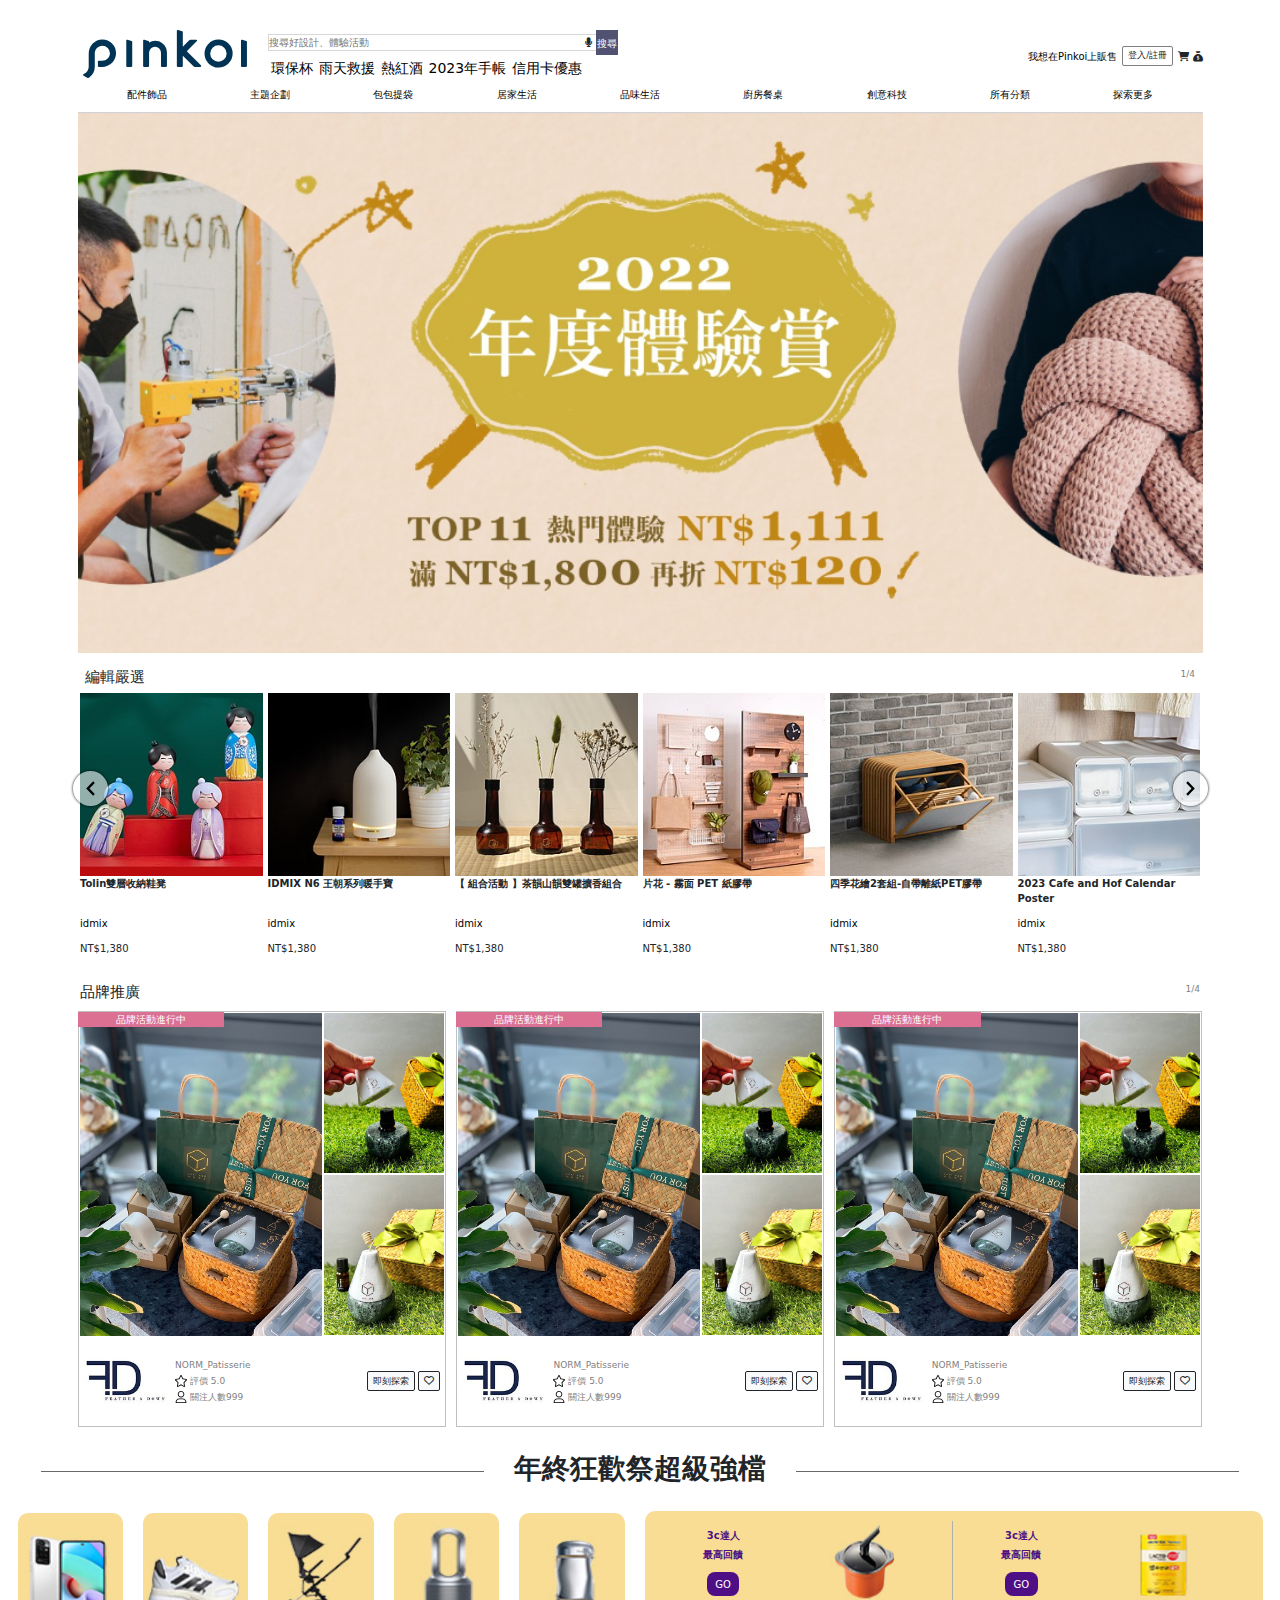
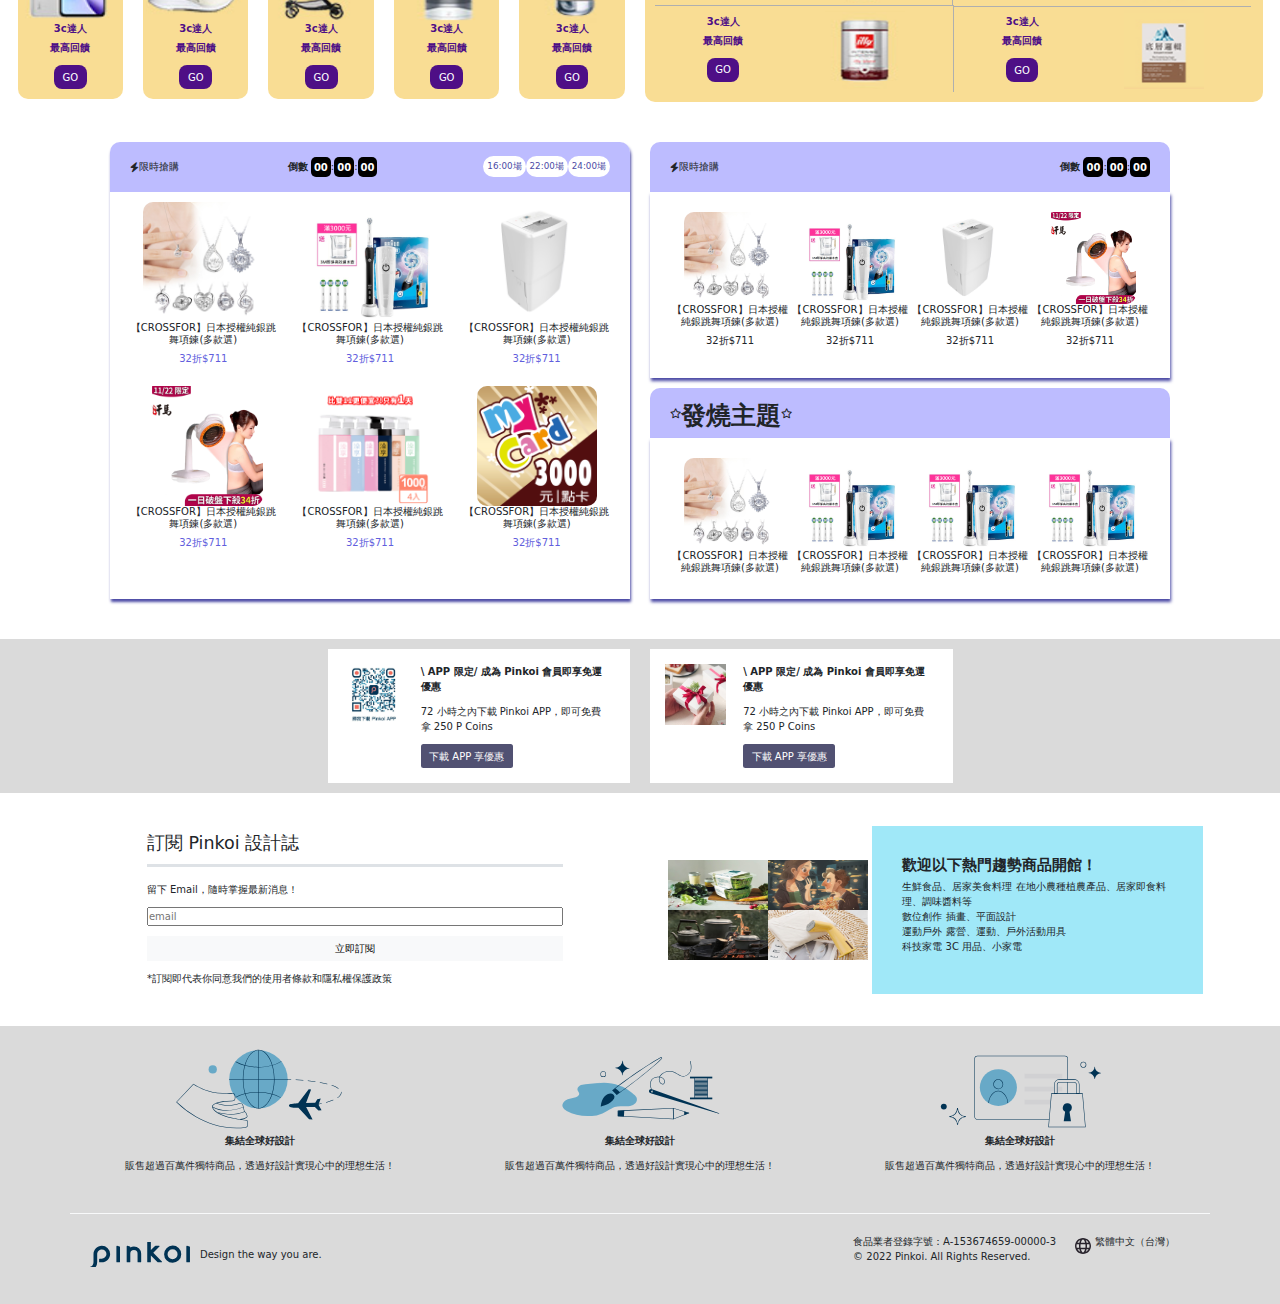
==== commit 0eba6bfc: "0415" ====
--- a/index.html
+++ b/index.html
@@ -1,788 +1,789 @@
-<!DOCTYPE html>
-<html lang="en">
-
-<head>
-  <meta charset="UTF-8" />
-  <meta http-equiv="X-UA-Compatible" content="IE=edge" />
-  <meta name="viewport" content="width=device-width, initial-scale=1.0" />
-  <title>pinkoi</title>
-  <!-- <link rel="stylesheet" href="./css/bootstrap.css" /> -->
-  <link rel="stylesheet" href="https://cdnjs.cloudflare.com/ajax/libs/font-awesome/6.2.0/css/all.min.css" />
-  <link href="https://cdn.jsdelivr.net/npm/bootstrap@5.1.1/dist/css/bootstrap.min.css" rel="stylesheet" integrity="sha384-F3w7mX95PdgyTmZZMECAngseQB83DfGTowi0iMjiWaeVhAn4FJkqJByhZMI3AhiU" crossorigin="anonymous">
-  <link rel="stylesheet" href="./css/style.css" />
-</head>
-
-<body>
-  <div class="container-fluid">
-    <header class="container my-3">
-      <div class="row d-flex mt-5 hearderSearch">
-        <div class="col-4 d-md-none">
-          <div class="d-flex d-md-none searchboxMeun">≡</div>
-        </div>
-        <div class="col-md-2 col-4 d-flex  align-content-lg-center justify-content-center">
-          <svg height="48" viewBox="0 0 82 24" width="164" xmlns="http://www.w3.org/2000/svg">
-            <path
-              d="M36.019 5.4a5.95 5.95 0 0 1 5.95 5.95v6.639c0 .258-.21.468-.469.468h-2.038a.469.469 0 0 1-.468-.468V11.35a2.975 2.975 0 0 0-5.95 0v6.639c0 .258-.21.468-.47.468h-2.037a.469.469 0 0 1-.468-.468V5.36c0-.309.292-.533.59-.453l2.037.546c.205.055.347.24.347.452v.297A5.917 5.917 0 0 1 36.02 5.4zm15.872 5.21l7.048 7.048c.295.295.086.8-.331.8h-2.689a.937.937 0 0 1-.662-.275l-5.355-5.355v5.16c0 .26-.21.47-.469.47h-2.038a.469.469 0 0 1-.468-.47V.469c0-.307.292-.532.59-.452l2.038.546c.205.055.347.24.347.453v7.377l3.213-3.213a.937.937 0 0 1 .662-.274h2.915c.334 0 .501.403.265.64zm15.814 5.258a4.104 4.104 0 1 0 0-8.209 4.104 4.104 0 0 0 0 8.21zm0-11.137a7.033 7.033 0 1 1 0 14.065 7.033 7.033 0 0 1 0-14.065zm-57.972.071a6.827 6.827 0 0 1 6.778 6.778c.027 3.783-3.165 6.877-6.948 6.877H7.92a.469.469 0 0 1-.469-.468V15.89c0-.259.21-.468.469-.468h1.68c2.086 0 3.846-1.649 3.878-3.735a3.793 3.793 0 0 0-3.852-3.851c-2.085.031-3.734 1.792-3.734 3.878v6.574a6.817 6.817 0 0 1-2.744 5.471.944.944 0 0 1-1.038.067L.176 22.71c-.26-.15-.226-.538.058-.634 1.522-.518 2.623-2.018 2.623-3.788V11.75c0-3.782 3.094-6.975 6.876-6.948zm14.534.652c.205.055.347.24.347.453v12.082c0 .258-.21.468-.468.468h-2.038a.469.469 0 0 1-.469-.468V5.36c0-.309.292-.533.59-.453zm57.351 0c.205.055.348.24.348.453v12.082c0 .258-.21.468-.469.468H79.46a.469.469 0 0 1-.468-.468V5.36c0-.309.292-.533.59-.453z"
-              fill="#003354" class="color"></path>
-          </svg>
-        </div>
-        <div class="searchLeft col-md-4 col-12 order-1 order-md-0 flex-grow-1 flex-md-grow-0 mt-3 mt-md-0">
-          <div class="searchbox">
-            <i class="fa-solid fa-magnifying-glass d-flex d-md-none searchIcon"></i>
-            <input type=" text" placeholder="搜尋好設計、體驗活動" />
-            <i class="fa-solid fa-microphone mic"></i>
-            <button class="btn">搜尋</button>
-          </div>
-          <menu class="d-none d-md-flex">
-            <a href=""> 環保杯</a>
-            <a href="">雨天救援</a>
-            <a href="">熱紅酒</a>
-            <a href="">2023年手帳</a>
-            <a href="">信用卡優惠</a>
-          </menu>
-        </div>
-        <div class="searchRight d-flex col-md-4 col-4 ms-auto align-items-center justify-content-end">
-          <a href="#" class="d-none d-md-flex mx-2">我想在Pinkoi上販售</a>
-          <input class="btn btn-sm me-2 d-none d-md-flex" type="submit" value="登入/註冊" />
-          <div>
-
-            <i class="fa-solid fa-cart-shopping shopBag"></i>
-            <i class="fa-solid fa-sack-dollar  shopBag"></i>
-          </div>
-        </div>
-      </div>
-
-      <div class="container my-md-2">
-        <div class="row mx-auto justify-content-center">
-          <div class="col  d-md-flex p-0">
-            <a class="mx-auto" href="">配件飾品</a>
-          </div>
-          <div class="col  d-md-flex p-0">
-            <a class="mx-auto" href="">主題企劃</a>
-          </div>
-          <div class="col d-none d-md-flex p-0">
-            <a class="mx-auto" href="">包包提袋</a>
-          </div>
-          <div class="col d-none d-md-flex p-0">
-            <a class="mx-auto" href="">居家生活</a>
-          </div>
-          <div class="col d-none d-md-flex p-0">
-            <a class="mx-auto" href="">品味生活</a>
-          </div>
-          <div class="col  d-md-flex p-0">
-            <a class="mx-auto" href="">廚房餐桌</a>
-          </div>
-          <div class="col d-md-flex p-0">
-            <a class="mx-auto" href="">創意科技</a>
-          </div>
-          <div class="col  d-md-flex p-0">
-            <a class="mx-auto" href="">所有分類</a>
-          </div>
-          <div class="col  d-md-flex p-0">
-            <a class="mx-auto" href="">探索更多</a>
-          </div>
-        </div>
-      </div>
-    </header>
-    <div class="container">
-      <img class="banner-photo " src="./img/banner1.png" alt="" />
-    </div>
-  </div>
-  <main>
-    <section>
-      <div class="container p-4">
-        <div class="d-flex w-100">
-          <h4>編輯嚴選</h4>
-          <span class="ms-auto fs-7">1/4</span>
-        </div>
-        <div class="row product flex-nowrap">
-          <svg width="14" height="14" viewBox="0 0 14 14" class="icon--arrow-left " xmlns="http://www.w3.org/2000/svg">
-            <path d="M10 10.825L6.291 7 10 3.175 8.858 2 4 7l4.858 5L10 10.825z"></path>
-          </svg>
-          </svg>
-          <div class="col p-1 d-flex flex-column">
-            <div class="img1"></div>
-            <p class="fw-bold fs-xs flex-grow-1">Tolin雙層收納鞋凳</p>
-            <div class="d-flex flex-column">
-              <span class="text-muted mb-3 fs-md-6 fs-xs"><a href="#">idmix</a></span>
-              <span class="fs-xs">NT$1,380</span>
-            </div>
-          </div>
-
-          <div class="col p-1 d-flex flex-column">
-            <div class="img2"></div>
-            <p class="fw-bold fs-xs flex-grow-1">IDMIX N6 王朝系列暖手寶</p>
-            <div class="d-flex flex-column">
-              <span class="text-muted mb-3 fs-md-6 fs-xs"><a href="#">idmix</a></span>
-              <span class="fs-xs">NT$1,380</span>
-            </div>
-          </div>
-          <div class="col p-1 d-flex flex-column">
-            <div class="img3"></div>
-            <p class="fw-bold fs-xs flex-grow-1">
-              【 組合活動 】茶韻山韻雙罐擴香組合
-            </p>
-            <div class="d-flex flex-column">
-              <span class="text-muted mb-3 fs-md-6 fs-xs"><a href="#">idmix</a></span>
-              <span class="fs-xs">NT$1,380</span>
-            </div>
-          </div>
-          <div class="col p-1 d-flex flex-column">
-            <div class="img4"></div>
-            <p class="fw-bold fs-xs flex-grow-1">片花 - 霧面 PET 紙膠帶</p>
-            <div class="d-flex flex-column">
-              <span class="text-muted mb-3 fs-md-6 fs-xs"><a href="#">idmix</a></span>
-              <span class="fs-xs">NT$1,380</span>
-            </div>
-          </div>
-          <div class="col p-1 d-flex flex-column">
-            <div class="img5"></div>
-            <p class="fw-bold fs-xs flex-grow-1">
-              四季花繪2套組-自帶離紙PET膠帶
-            </p>
-            <div class="d-flex flex-column">
-              <span class="text-muted mb-3 fs-md-6 fs-xs"><a href="#">idmix</a></span>
-              <span class="fs-xs">NT$1,380</span>
-            </div>
-          </div>
-          <div class="col p-1 d-flex flex-column">
-            <div class="img6"></div>
-            <p class="fw-bold fs-xs flex-grow-1">
-              2023 Cafe and Hof Calendar Poster
-            </p>
-            <div class="d-flex flex-column">
-              <span class="text-muted mb-3 fs-md-6 fs-xs"><a href="#">idmix</a></span>
-              <span class="fs-xs">NT$1,380</span>
-            </div>
-          </div>
-          <svg width="14" height="14" viewBox="0 0 14 14" class="icon--arrow-right" xmlns="http://www.w3.org/2000/svg">
-            <path d="M4 10.825L7.709 7 4 3.175 5.142 2 10 7l-4.858 5L4 10.825z"></path>
-          </svg>
-        </div>
-      </div>
-    </section>
-    <section>
-      <div class="container p-3 mb-3">
-        <div class="d-flex w-100">
-          <h4>品牌推廣</h4>
-          <span class="ms-auto fs-7">1/4</span>
-        </div>
-        <div class="row">
-          <div class="col-12 col-md-4 p-2">
-            <div class="saleAD">
-              <p class="sale">品牌活動進行中</p>
-              <div class="row d-flex w-100 g-0">
-                <div class="leftImg col-8 p-0">
-                  <img src="img/3.jpg" alt="" />
-                </div>
-                <div class="rightImg col-4 p-0">
-                  <img src="./img/3-1.jpg" alt="" />
-                  <img src="./img/3-2.jpg" alt="" />
-                </div>
-              </div>
-              <div class="d-flex align-items-center px-2">
-                <img style="width: 25%" src="./img/150x150.jpg" alt="" />
-                <div>
-                  <p class="fs-7 m-1">NORM_Patisserie</p>
-                  <p class="fs-7 m-1">
-                    <svg width="12" height="12" viewBox="0 0 12 12" class="m-brand-info__icon icon--star_outlined"
-                      xmlns="http://www.w3.org/2000/svg">
-                      <path
-                        d="M2.32097 11.8911C2.42352 11.9641 2.54659 12.0025 2.6724 12.0009C2.90215 12.0009 3.11236 11.8877 3.20698 11.8367L3.21412 11.8329L6.00155 10.2986L8.78812 11.8329L8.79156 11.8347C8.93125 11.9103 9.3404 12.1317 9.68126 11.8903C10.0335 11.6417 9.95469 11.1574 9.92469 10.9749L9.39155 7.72114L11.6493 5.41457C11.7633 5.29886 12.1087 4.94571 11.969 4.53086C11.879 4.25914 11.6253 4.09029 11.2155 4.02771L8.09898 3.55371L6.70269 0.594857C6.6264 0.432 6.42326 0 6.00155 0C5.58046 0 5.37644 0.430715 5.29903 0.594128L5.29869 0.594857L3.90412 3.55286L0.786689 4.02771C0.376975 4.09029 0.123261 4.26 0.0324035 4.53171C-0.106208 4.94669 0.237753 5.29847 0.351515 5.41481L0.352118 5.41543L2.61069 7.72029L2.07755 10.9749L2.07714 10.9774C2.05014 11.1445 1.96963 11.643 2.32097 11.8911ZM9.06069 11.004L6.00155 9.32057L2.94155 11.004L3.52612 7.43057L1.00955 4.86086L4.48355 4.332L6.00069 1.11514L7.51783 4.332L10.9927 4.86086L8.47526 7.42971L9.06069 11.004Z">
-                      </path>
-                    </svg>
-                    評價 5.0
-                  </p>
-                  <p class="fs-7 m-1">
-                    <svg width="12" height="12" viewBox="0 0 12 12" class="m-brand-info__icon icon--user_sm"
-                      xmlns="http://www.w3.org/2000/svg">
-                      <path
-                        d="M6.0274 6.40286C7.83819 6.40286 9.31198 4.97214 9.31198 3.20057C9.31198 1.43099 7.83759 0 6.0274 0C4.21734 0 2.74369 1.43087 2.74369 3.20057C2.74369 4.97226 4.21674 6.40286 6.0274 6.40286ZM6.0274 0.857143C7.36984 0.857143 8.45483 1.9102 8.45483 3.20057C8.45483 4.49297 7.3704 5.54571 6.0274 5.54571C4.68461 5.54571 3.60083 4.49317 3.60083 3.20057C3.60083 1.91 4.68517 0.857143 6.0274 0.857143ZM11.4557 11.5715C11.4557 11.8082 11.2638 12.0001 11.0271 12.0001H1.02855C0.791854 12.0001 0.599976 11.8082 0.599976 11.5715C0.599976 9.17827 2.12564 7.40151 4.41855 7.40151H7.48198C9.79756 7.40151 11.4557 9.21176 11.4557 11.5715ZM10.5761 11.1429H1.47675C1.63691 9.4275 2.76482 8.25866 4.41855 8.25866H7.48198C9.16664 8.25866 10.3973 9.46113 10.5761 11.1429Z"
-                        fill-rule="evenodd"></path>
-                    </svg>
-                    關注人數999
-                  </p>
-                </div>
-                <div class="ms-auto">
-                  <button class="btn btn-sm btn-light btn-outline-dark">
-                    即刻探索
-                  </button>
-                  <button class="btn btn-sm btn-light btn-outline-dark">
-                    <i class="fa-regular fa-heart"></i>
-                  </button>
-                </div>
-              </div>
-            </div>
-          </div>
-          <div class="col-12 col-md-4 p-2">
-            <div class="saleAD">
-              <p class="sale">品牌活動進行中</p>
-              <div class="row d-flex w-100 g-0">
-                <div class="leftImg col-8 p-0">
-                  <img src="img/3.jpg" alt="" />
-                </div>
-                <div class="rightImg col-4 p-0">
-                  <img src="img/3-1.jpg" alt="" />
-                  <img src="img/3-2.jpg" alt="" />
-                </div>
-              </div>
-              <div class="d-flex align-items-center px-2">
-                <img style="width: 25%" src="img/150x150.jpg" alt="" />
-                <div>
-                  <p class="fs-7 m-1">NORM_Patisserie</p>
-                  <p class="fs-7 m-1">
-                    <svg width="12" height="12" viewBox="0 0 12 12" class="m-brand-info__icon icon--star_outlined"
-                      xmlns="http://www.w3.org/2000/svg">
-                      <path
-                        d="M2.32097 11.8911C2.42352 11.9641 2.54659 12.0025 2.6724 12.0009C2.90215 12.0009 3.11236 11.8877 3.20698 11.8367L3.21412 11.8329L6.00155 10.2986L8.78812 11.8329L8.79156 11.8347C8.93125 11.9103 9.3404 12.1317 9.68126 11.8903C10.0335 11.6417 9.95469 11.1574 9.92469 10.9749L9.39155 7.72114L11.6493 5.41457C11.7633 5.29886 12.1087 4.94571 11.969 4.53086C11.879 4.25914 11.6253 4.09029 11.2155 4.02771L8.09898 3.55371L6.70269 0.594857C6.6264 0.432 6.42326 0 6.00155 0C5.58046 0 5.37644 0.430715 5.29903 0.594128L5.29869 0.594857L3.90412 3.55286L0.786689 4.02771C0.376975 4.09029 0.123261 4.26 0.0324035 4.53171C-0.106208 4.94669 0.237753 5.29847 0.351515 5.41481L0.352118 5.41543L2.61069 7.72029L2.07755 10.9749L2.07714 10.9774C2.05014 11.1445 1.96963 11.643 2.32097 11.8911ZM9.06069 11.004L6.00155 9.32057L2.94155 11.004L3.52612 7.43057L1.00955 4.86086L4.48355 4.332L6.00069 1.11514L7.51783 4.332L10.9927 4.86086L8.47526 7.42971L9.06069 11.004Z">
-                      </path>
-                    </svg>
-                    評價 5.0
-                  </p>
-                  <p class="fs-7 m-1">
-                    <svg width="12" height="12" viewBox="0 0 12 12" class="m-brand-info__icon icon--user_sm"
-                      xmlns="http://www.w3.org/2000/svg">
-                      <path
-                        d="M6.0274 6.40286C7.83819 6.40286 9.31198 4.97214 9.31198 3.20057C9.31198 1.43099 7.83759 0 6.0274 0C4.21734 0 2.74369 1.43087 2.74369 3.20057C2.74369 4.97226 4.21674 6.40286 6.0274 6.40286ZM6.0274 0.857143C7.36984 0.857143 8.45483 1.9102 8.45483 3.20057C8.45483 4.49297 7.3704 5.54571 6.0274 5.54571C4.68461 5.54571 3.60083 4.49317 3.60083 3.20057C3.60083 1.91 4.68517 0.857143 6.0274 0.857143ZM11.4557 11.5715C11.4557 11.8082 11.2638 12.0001 11.0271 12.0001H1.02855C0.791854 12.0001 0.599976 11.8082 0.599976 11.5715C0.599976 9.17827 2.12564 7.40151 4.41855 7.40151H7.48198C9.79756 7.40151 11.4557 9.21176 11.4557 11.5715ZM10.5761 11.1429H1.47675C1.63691 9.4275 2.76482 8.25866 4.41855 8.25866H7.48198C9.16664 8.25866 10.3973 9.46113 10.5761 11.1429Z"
-                        fill-rule="evenodd"></path>
-                    </svg>
-                    關注人數999
-                  </p>
-                </div>
-                <div class="ms-auto">
-                  <button class="btn btn-sm btn-light btn-outline-dark">
-                    即刻探索
-                  </button>
-                  <button class="btn btn-sm btn-light btn-outline-dark">
-                    <i class="fa-regular fa-heart"></i>
-                  </button>
-                </div>
-              </div>
-            </div>
-          </div>
-          <div class="col-12 col-md-4 p-2">
-            <div class="saleAD">
-              <p class="sale">品牌活動進行中</p>
-              <div class="row d-flex w-100 g-0">
-                <div class="leftImg col-8 p-0">
-                  <img src="img/3.jpg" alt="" />
-                </div>
-                <div class="rightImg col-4 p-0">
-                  <img src="img/3-1.jpg" alt="" />
-                  <img src="img/3-2.jpg" alt="" />
-                </div>
-              </div>
-              <div class="d-flex align-items-center px-2">
-                <img style="width: 25%" src="img/150x150.jpg" alt="" />
-                <div>
-                  <p class="fs-7 m-1">NORM_Patisserie</p>
-                  <p class="fs-7 m-1">
-                    <svg width="12" height="12" viewBox="0 0 12 12" class="m-brand-info__icon icon--star_outlined"
-                      xmlns="http://www.w3.org/2000/svg">
-                      <path
-                        d="M2.32097 11.8911C2.42352 11.9641 2.54659 12.0025 2.6724 12.0009C2.90215 12.0009 3.11236 11.8877 3.20698 11.8367L3.21412 11.8329L6.00155 10.2986L8.78812 11.8329L8.79156 11.8347C8.93125 11.9103 9.3404 12.1317 9.68126 11.8903C10.0335 11.6417 9.95469 11.1574 9.92469 10.9749L9.39155 7.72114L11.6493 5.41457C11.7633 5.29886 12.1087 4.94571 11.969 4.53086C11.879 4.25914 11.6253 4.09029 11.2155 4.02771L8.09898 3.55371L6.70269 0.594857C6.6264 0.432 6.42326 0 6.00155 0C5.58046 0 5.37644 0.430715 5.29903 0.594128L5.29869 0.594857L3.90412 3.55286L0.786689 4.02771C0.376975 4.09029 0.123261 4.26 0.0324035 4.53171C-0.106208 4.94669 0.237753 5.29847 0.351515 5.41481L0.352118 5.41543L2.61069 7.72029L2.07755 10.9749L2.07714 10.9774C2.05014 11.1445 1.96963 11.643 2.32097 11.8911ZM9.06069 11.004L6.00155 9.32057L2.94155 11.004L3.52612 7.43057L1.00955 4.86086L4.48355 4.332L6.00069 1.11514L7.51783 4.332L10.9927 4.86086L8.47526 7.42971L9.06069 11.004Z">
-                      </path>
-                    </svg>
-                    評價 5.0
-                  </p>
-                  <p class="fs-7 m-1">
-                    <svg width="12" height="12" viewBox="0 0 12 12" class="m-brand-info__icon icon--user_sm"
-                      xmlns="http://www.w3.org/2000/svg">
-                      <path
-                        d="M6.0274 6.40286C7.83819 6.40286 9.31198 4.97214 9.31198 3.20057C9.31198 1.43099 7.83759 0 6.0274 0C4.21734 0 2.74369 1.43087 2.74369 3.20057C2.74369 4.97226 4.21674 6.40286 6.0274 6.40286ZM6.0274 0.857143C7.36984 0.857143 8.45483 1.9102 8.45483 3.20057C8.45483 4.49297 7.3704 5.54571 6.0274 5.54571C4.68461 5.54571 3.60083 4.49317 3.60083 3.20057C3.60083 1.91 4.68517 0.857143 6.0274 0.857143ZM11.4557 11.5715C11.4557 11.8082 11.2638 12.0001 11.0271 12.0001H1.02855C0.791854 12.0001 0.599976 11.8082 0.599976 11.5715C0.599976 9.17827 2.12564 7.40151 4.41855 7.40151H7.48198C9.79756 7.40151 11.4557 9.21176 11.4557 11.5715ZM10.5761 11.1429H1.47675C1.63691 9.4275 2.76482 8.25866 4.41855 8.25866H7.48198C9.16664 8.25866 10.3973 9.46113 10.5761 11.1429Z"
-                        fill-rule="evenodd"></path>
-                    </svg>
-                    關注人數999
-                  </p>
-                </div>
-                <div class="ms-auto">
-                  <button class="btn btn-sm btn-light btn-outline-dark">
-                    即刻探索
-                  </button>
-                  <button class="btn btn-sm btn-light btn-outline-dark">
-                    <i class="fa-regular fa-heart"></i>
-                  </button>
-                </div>
-              </div>
-            </div>
-          </div>
-        </div>
-      </div>
-    </section>
-
-    <section>
-      <div class="container-fluid my-3 d-flex justify-content-center align-items-center ">
-        <div class="outline d-inline"></div>
-        <h2 class="px-5 ">年終狂歡祭超級強檔</h2>
-        <div class="outline"></div>
-      </div>
-      <div class=" container-fluid  boxContent d-md-flex ">
-        <ul class=" row w-100 m-auto p-0">
-          <li class="p-3 col">
-            <div class="box py-3 w-100 ">
-              <img src="./img/annAD_1.png" alt="">
-              <h5 class="fw-bolder">3c達人</h5>
-              <p>最高回饋</p>
-              <button class="btn">GO</button>
-            </div>
-          </li>
-          <li class="p-3 col">
-            <div class="box py-3 w-100 ">
-              <img src="./img/annAD_2.png" alt="">
-              <h5 class="fw-bolder">3c達人</h5>
-              <p>最高回饋</p>
-              <button class="btn">GO</button>
-            </div>
-          </li>
-          <li class="p-3 col">
-            <div class="box py-3 w-100 ">
-              <img src="./img/annAD_3.png" alt="">
-              <h5 class="fw-bolder">3c達人</h5>
-              <p>最高回饋</p>
-              <button class="btn">GO</button>
-            </div>
-          </li>
-          <li class="p-3 col">
-            <div class="box py-3 w-100 ">
-              <img src="./img/annAD_4.png" alt="">
-              <h5 class="fw-bolder">3c達人</h5>
-              <p>最高回饋</p>
-              <button class="btn">GO</button>
-            </div>
-          </li>
-          <li class="p-3 col">
-            <div class="box py-3 w-100 ">
-              <img src="./img/annAD_5.png" alt="">
-              <h5 class="fw-bolder">3c達人</h5>
-              <p>最高回饋</p>
-              <button class="btn">GO</button>
-            </div>
-          </li>
-        </ul>
-        <div class="p-3  w-100">
-          <ul class="secBox row m-0 p-3">
-            <li class="secBoxList1 col-6 py-1">
-              <div>
-                <h5 class="fw-bolder">3c達人</h5>
-                <p>最高回饋</p>
-                <button class="btn">GO</button>
-              </div>
-              <img src="./img/annAD_6.png" alt="">
-            </li>
-            <li class="secBoxList2 col-6 py-1">
-              <div>
-                <h5 class="fw-bolder">3c達人</h5>
-                <p>最高回饋</p>
-                <button class="btn">GO</button>
-              </div>
-              <img src="./img/annAD_7.png" alt="">
-            </li>
-            <li class="secBoxList3 col-6 py-1">
-              <div>
-                <h5 class="fw-bolder">3c達人</h5>
-                <p>最高回饋</p>
-                <button class="btn">GO</button>
-              </div>
-              <img src="./img/annAD_8.png" alt="">
-            </li>
-            <li class="col-6 py-1">
-              <div>
-                <h5 class="fw-bolder">3c達人</h5>
-                <p>最高回饋</p>
-                <button class="btn">GO</button>
-              </div>
-              <img src="./img/annAD_9.png" alt="">
-            </li>
-          </ul>
-        </div>
-      </div>
-    </section>
-
-    <section class="container ">
-      <div class="p-5 row">
-        <div class="  col-12 col-md-6 px-3 mb-3">
-        <div class="firstAdContent h-100 mb-2">
-          <div class="adContentHeader d-flex align-items-center justify-content-between">
-            <div class="d-flex align-items-center">
-              <i class="fa-solid fa-bolt "></i>
-              <p class="m-0">限時搶購</p>
-            </div>
-            <span class="timebox d-flex align-items-center ">
-              <p class="m-0">倒數</p>
-              <b>00</b><span>:</span>
-              <b>00</b><span>:</span>
-              <b>00</b>
-            </span>
-            <div class="d-none d-md-flex">
-              <button class="btn btn-sm">16:00場</button>
-              <button class="btn btn-sm">22:00場</button>
-              <button class="btn btn-sm">24:00場</button>
-            </div>
-          </div>
-          <div>
-            <ul class="d-flex flex-wrap justify-content-center ">
-              <li>
-                <img src="./img/j.jpg" alt="">
-                <h6>【CROSSFOR】日本授權純銀跳舞項鍊(多款選)</h6>
-                <div class="d-flex justify-content-center">
-                  <p>32折</p>
-                  <p>$711</p>
-                </div>
-                </img>
-              </li>
-              <li>
-                <img src="./img/b.jpg" alt=""></img>
-                <h6>【CROSSFOR】日本授權純銀跳舞項鍊(多款選)</h6>
-                <div class="d-flex justify-content-center">
-                  <p>32折</p>
-                  <p>$711</p>
-                </div>
-              </li>
-              <li>
-                <img src="./img/33.jpg" alt=""> </img>
-                <h6>【CROSSFOR】日本授權純銀跳舞項鍊(多款選)</h6>
-                <div class="d-flex justify-content-center">
-                  <p>32折</p>
-                  <p>$711</p>
-                </div>
-              </li>
-              <li>
-                <img src="./img/4.jpg" alt=""></img>
-                <h6>【CROSSFOR】日本授權純銀跳舞項鍊(多款選)</h6>
-                <div class="d-flex justify-content-center">
-                  <p>32折</p>
-                  <p>$711</p>
-                </div>
-              </li>
-              <li>
-                <img src="./img/5.jpg" alt=""> </img>
-                <h6>【CROSSFOR】日本授權純銀跳舞項鍊(多款選)</h6>
-                <div class="d-flex justify-content-center">
-                  <p>32折</p>
-                  <p>$711</p>
-                </div>
-              </li>
-              <li>
-                <img src="./img/6.jpg" alt=""></img>
-                <h6>【CROSSFOR】日本授權純銀跳舞項鍊(多款選)</h6>
-                <div class="d-flex justify-content-center">
-                  <p>32折</p>
-                  <p>$711</p>
-                </div>
-              </li>
-            </ul>
-          </div>
-        </div>
-        </div>
-        <div class=" col-12 col-md-6 px-3">
-          <div class="secAdContent h-100">
-          <div class="adContentHeader d-flex align-items-center justify-content-between">
-            <div class="d-flex align-items-center">
-              <i class="fa-solid fa-bolt "></i>
-              <p class="m-0">限時搶購</p>
-            </div>
-            <span class="timebox d-flex align-items-center ">
-              <p class="m-0">倒數</p>
-              <b>00</b><span>:</span>
-              <b>00</b><span>:</span>
-              <b>00</b>
-            </span>
-          </div>
-          <div>
-            <ul class="d-flex flex-wrap justify-content-center ">
-              <li>
-                <img src="./img/j.jpg" alt="">
-                <h6>【CROSSFOR】日本授權純銀跳舞項鍊(多款選)</h6>
-                <div class="d-flex justify-content-center">
-                  <p>32折</p>
-                  <p>$711</p>
-                </div>
-                </img>
-              </li>
-              <li>
-                <img src="./img/b.jpg" alt=""></img>
-                <h6>【CROSSFOR】日本授權純銀跳舞項鍊(多款選)</h6>
-                <div class="d-flex justify-content-center">
-                  <p>32折</p>
-                  <p>$711</p>
-                </div>
-              </li>
-              <li>
-                <img src="./img/33.jpg" alt=""> </img>
-                <h6>【CROSSFOR】日本授權純銀跳舞項鍊(多款選)</h6>
-                <div class="d-flex justify-content-center">
-                  <p>32折</p>
-                  <p>$711</p>
-                </div>
-              </li>
-              <li>
-                <img src="./img/4.jpg" alt=""></img>
-                <h6>【CROSSFOR】日本授權純銀跳舞項鍊(多款選)</h6>
-                <div class="d-flex justify-content-center">
-                  <p>32折</p>
-                  <p>$711</p>
-                </div>
-              </li>
-            </ul>
-            <div>
-            <div class=" adContentHeader d-flex">
-              <i class="fa-regular fa-star"></i>
-              <p class="fs-1 fw-bolder">發燒主題</p>
-              <i class="fa-regular fa-star"></i>
-            </div>
-            <div>
-              <ul class="d-flex flex-wrap justify-content-center ">
-                <li>
-                  <img src="./img/j.jpg" alt="">
-                  <h6>【CROSSFOR】日本授權純銀跳舞項鍊(多款選)</h6>
-                  </img>
-                </li>
-                <li>
-                  <img src="./img/b.jpg" alt=""></img>
-                  <h6>【CROSSFOR】日本授權純銀跳舞項鍊(多款選)</h6>
-                </li>
-                <li>
-                  <img src="./img/b.jpg" alt=""></img>
-                  <h6>【CROSSFOR】日本授權純銀跳舞項鍊(多款選)</h6>
-                </li>
-                <li>
-                  <img src="./img/b.jpg" alt=""></img>
-                  <h6>【CROSSFOR】日本授權純銀跳舞項鍊(多款選)</h6>
-                </li>
-              </ul>
-            </div>
-            </div>
-          </div>
-        </div>
-        </div>
-      </div>
-    </section>
-
-    <section>
-      <div class="container-fluid bg-gray">
-        <div class="container">
-          <div class="row justify-content-center">
-            <div class="col-auto d-flex bg-white p-4 m-3">
-              <div class="w-25">
-                <div class="app "></div>
-              </div>
-              <div class="px-3 w-75">
-                <p class="fs-6 fw-bold">\ APP 限定/ 成為 Pinkoi 會員即享免運優惠</p>
-                <p>72 小時之內下載 Pinkoi APP，即可免費拿 250 P Coins</p>
-                <button class="btn btn-wrap">下載 APP 享優惠</button>
-              </div>
-            </div>
-            <div class="col-auto d-flex bg-white p-4 m-3">
-              <div class="w-25">
-                <div class="gift "></div>
-              </div>
-              <div class="px-3 w-75">
-                <p class="fs-6 fw-bold">\ APP 限定/ 成為 Pinkoi 會員即享免運優惠</p>
-                <p>72 小時之內下載 Pinkoi APP，即可免費拿 250 P Coins</p>
-                <button class="btn btn-wrap">下載 APP 享優惠</button>
-              </div>
-            </div>
-          </div>
-        </div>
-    </section>
-
-
-    <section>
-      <div class="container py-5">
-        <div class="row d-flex items">
-          <div class="col-auto col-md m-auto ">
-            <div class=" w-75 d-flex flex-column m-auto ">
-              <h3 class="border-bottom border-3 py-3 mb-4">訂閱 Pinkoi 設計誌</h3>
-              <p>留下 Email，隨時掌握最新消息！</p>
-              <input type="email" placeholder="email">
-              <button class="btn btn-light rounded-0 my-3">立即訂閱</button>
-              <p>*訂閱即代表你同意我們的使用者條款和隱私權保護政策</p>
-            </div>
-          </div>
-          <div class="col-auto col-md  d-flex align-items-center">
-            <div class="itemsright d-flex ">
-              <img class="wantphoto" src="./img/wanted_tw_1.jpg" alt="">
-              <img class="wantphoto" src="./img/wanted_tw_2.jpg" alt="">
-              <img class="wantphoto" src="./img/wanted_tw_3.jpg" alt="">
-              <img class="wantphoto" src="./img/wanted_tw_4.jpg" alt="">
-            </div>
-            <div class="itemsleft p-5 ">
-              <h4 class="fw-bold">歡迎以下熱門趨勢商品開館！</h4>
-              <p>生鮮食品、居家美食料理
-                在地小農種植農產品、居家即食料理、調味醬料等 <br>
-                數位創作
-                插畫、平面設計<br>
-                運動戶外
-                露營、運動、戶外活動用具<br>
-                科技家電
-                3C 用品、小家電</p>
-            </div>
-          </div>
-
-        </div>
-      </div>
-    </section>
-    <section>
-      <div class="container-fluid bg-gray p-2">
-        <div class="container">
-          <div class="row">
-            <div class="col-md-4 col-12 text-center p-4 ">
-              <div class="value1 m-auto"></div>
-              <p class="fw-bold fs-6">集結全球好設計</p>
-              <p>販售超過百萬件獨特商品，透過好設計實現心中的理想生活！</p>
-            </div>
-            <div class="col-md-4 col-12 text-center p-4 ">
-              <div class="value2 m-auto"></div>
-              <p class="fw-bold fs-6">集結全球好設計</p>
-              <p>販售超過百萬件獨特商品，透過好設計實現心中的理想生活！</p>
-            </div>
-            <div class="col-md-4 col-12 text-center p-4 ">
-              <div class="value3 m-auto"></div>
-              <p class="fw-bold fs-6">集結全球好設計</p>
-              <p>販售超過百萬件獨特商品，透過好設計實現心中的理想生活！</p>
-            </div>
-          </div>
-        </div>
-      </div>
-    </section>
-  </main>
-  <footer>
-    <section>
-      <div class="container-fluid bg-gray mt-5 p-3 d-none">
-        <div class="container">
-          <div class="row  d-md-flex">
-            <div class="col">
-              <p class="fs-4 fw-bold">探索好設計</p>
-              <p><a href="#">所有商品分類</a></p>
-              <p><a href="#">設計誌</a></p>
-              <p><a href="#">跨館合併結帳專區</a></p>
-              <p><a href="#">Pinkoi 禮物卡</a></p>
-              <p><a href="#">Pinkoi 群眾募資</a></p>
-              <p><a href="#">找靈感</a></p>
-              <p><a href="#">逛櫥窗</a></p>
-            </div>
-            <div class="col">
-              <p class="fs-4 fw-bold">販售</p>
-              <p><a href="#">我想在 Pinkoi 上販售</a></p>
-              <p><a href="#">我想提案群眾募資專案</a></p>
-              <p><a href="#">設計館問與答</a></p>
-            </div>
-            <div class="col">
-              <p class="fs-4 fw-bold">幫助 / 政策</p>
-              <p><a href="#">問與答</a></p>
-              <p><a href="#">大宗採購</a></p>
-              <p><a href="#">訊息公告</a></p>
-              <p><a href="#">服務條款</a></p>
-              <p><a href="#">退貨政策</a></p>
-              <p><a href="#">會員制度 & P Coins 回饋計畫</a></p>
-            </div>
-            <div class="col">
-              <p class="fs-4 fw-bold">幫助 / 政策</p>
-              <p><a href="#">問與答</a></p>
-              <p><a href="#">大宗採購</a></p>
-              <p><a href="#">訊息公告</a></p>
-              <p><a href="#">服務條款</a></p>
-              <p><a href="#">退貨政策</a></p>
-              <p><a href="#">會員制度 & P Coins 回饋計畫</a></p>
-            </div>
-            <div class="col">
-              <p class="fs-4 fw-bold">追蹤 Pinkoi</p>
-              <div class="d-flex mb-5">
-                <p class="me-3"><a href="#"><span class="g-footer-icon"><svg width="40" height="40" viewBox="0 0 40 40"
-                        fill="none" xmlns="http://www.w3.org/2000/svg">
-                        <circle cx="20" cy="20" r="20" fill="#66666A"></circle>
-                        <path fill-rule="evenodd" clip-rule="evenodd"
-                          d="M20.0625 12C17.771 12 17.4837 12.0097 16.5837 12.0508C15.6857 12.0917 15.0723 12.2344 14.5356 12.443C13.9808 12.6586 13.5102 12.9471 13.0411 13.4161C12.5721 13.8852 12.2836 14.3558 12.068 14.9106C11.8594 15.4473 11.7167 16.0607 11.6758 16.9587C11.6347 17.8587 11.625 18.146 11.625 20.4375C11.625 22.729 11.6347 23.0163 11.6758 23.9163C11.7167 24.8143 11.8594 25.4277 12.068 25.9644C12.2836 26.5192 12.5721 26.9898 13.0411 27.4589C13.5102 27.9279 13.9808 28.2164 14.5356 28.4321C15.0723 28.6406 15.6857 28.7833 16.5837 28.8242C17.4837 28.8653 17.771 28.875 20.0625 28.875C22.354 28.875 22.6413 28.8653 23.5413 28.8242C24.4393 28.7833 25.0527 28.6406 25.5894 28.4321C26.1442 28.2164 26.6148 27.9279 27.0839 27.4589C27.5529 26.9898 27.8414 26.5192 28.0571 25.9644C28.2656 25.4277 28.4083 24.8143 28.4492 23.9163C28.4903 23.0163 28.5 22.729 28.5 20.4375C28.5 18.146 28.4903 17.8587 28.4492 16.9587C28.4083 16.0607 28.2656 15.4473 28.0571 14.9106C27.8414 14.3558 27.5529 13.8852 27.0839 13.4161C26.6148 12.9471 26.1442 12.6586 25.5894 12.443C25.0527 12.2344 24.4393 12.0917 23.5413 12.0508C22.6413 12.0097 22.354 12 20.0625 12ZM20.0625 13.5203C22.3154 13.5203 22.5823 13.5289 23.472 13.5695C24.2946 13.607 24.7414 13.7444 25.0387 13.86C25.4325 14.013 25.7136 14.1959 26.0088 14.4912C26.3041 14.7864 26.487 15.0675 26.64 15.4613C26.7556 15.7586 26.893 16.2054 26.9305 17.028C26.9711 17.9177 26.9797 18.1846 26.9797 20.4375C26.9797 22.6904 26.9711 22.9573 26.9305 23.847C26.893 24.6696 26.7556 25.1164 26.64 25.4137C26.487 25.8075 26.3041 26.0886 26.0088 26.3838C25.7136 26.6791 25.4325 26.862 25.0387 27.015C24.7414 27.1306 24.2946 27.268 23.472 27.3055C22.5824 27.3461 22.3156 27.3547 20.0625 27.3547C17.8094 27.3547 17.5426 27.3461 16.653 27.3055C15.8304 27.268 15.3836 27.1306 15.0863 27.015C14.6925 26.862 14.4114 26.6791 14.1162 26.3838C13.8209 26.0886 13.638 25.8075 13.485 25.4137C13.3694 25.1164 13.232 24.6696 13.1945 23.847C13.1539 22.9573 13.1453 22.6904 13.1453 20.4375C13.1453 18.1846 13.1539 17.9177 13.1945 17.028C13.232 16.2054 13.3694 15.7586 13.485 15.4613C13.638 15.0675 13.8209 14.7864 14.1162 14.4912C14.4114 14.1959 14.6925 14.013 15.0863 13.86C15.3836 13.7444 15.8304 13.607 16.653 13.5695C17.5427 13.5289 17.8096 13.5203 20.0625 13.5203ZM20.0625 16.1047C17.6696 16.1047 15.7297 18.0446 15.7297 20.4375C15.7297 22.8304 17.6696 24.7703 20.0625 24.7703C22.4554 24.7703 24.3953 22.8304 24.3953 20.4375C24.3953 18.0446 22.4554 16.1047 20.0625 16.1047ZM20.0625 23.25C18.5092 23.25 17.25 21.9908 17.25 20.4375C17.25 18.8842 18.5092 17.625 20.0625 17.625C21.6158 17.625 22.875 18.8842 22.875 20.4375C22.875 21.9908 21.6158 23.25 20.0625 23.25ZM25.579 15.9336C25.579 15.3744 25.1256 14.921 24.5664 14.921C24.0073 14.921 23.554 15.3744 23.554 15.9336C23.554 16.4927 24.0073 16.946 24.5664 16.946C25.1256 16.946 25.579 16.4927 25.579 15.9336Z"
-                          fill="white"></path>
-                      </svg></span></a></p>
-                <p class="me-3"><a href="#"><span class="g-footer-icon"><svg width="40" height="40" viewBox="0 0 40 40"
-                        fill="none" xmlns="http://www.w3.org/2000/svg">
-                        <circle cx="20" cy="20" r="20" fill="#66666A"></circle>
-                        <path fill-rule="evenodd" clip-rule="evenodd"
-                          d="M29 19.0263C29 15.152 24.9625 12 20 12C15.0377 12 11 15.152 11 19.0263C11 22.4994 14.2019 25.4086 18.527 25.9589C18.8199 26.0196 19.2188 26.1451 19.3198 26.386C19.4106 26.6047 19.3793 26.9474 19.3488 27.1685C19.3488 27.1685 19.2436 27.7796 19.2204 27.91C19.1814 28.1288 19.0395 28.7659 20 28.3767C20.9608 27.9874 25.1828 25.4404 27.071 23.3494H27.0706C28.375 21.9736 29 20.577 29 19.0263ZM14.4146 21.1339C14.1861 21.1339 14 20.9408 14 20.703V17.4397C14 17.2022 14.2116 17.0089 14.48 17.0089C14.7484 17.0089 14.9 17.2006 14.9 17.4397V20.2724H15.9854C16.2143 20.2724 16.4 20.4657 16.4 20.703C16.4 20.9408 16.2143 21.1339 15.9854 21.1339H14.4146ZM18.2 20.703C18.2 20.9408 17.9981 21.1339 17.7501 21.1339C17.5019 21.1339 17.3 20.9408 17.3 20.703V17.4397C17.3 17.2022 17.5019 17.0089 17.7501 17.0089C17.9981 17.0089 18.2 17.2022 18.2 17.4397V20.703ZM22.7 20.703C22.7 20.889 22.5717 21.0532 22.3797 21.1116C22.3316 21.1265 22.2813 21.1339 22.2309 21.1339C22.0849 21.1339 21.9449 21.0696 21.8566 20.9616L20.0372 18.6842V20.703C20.0372 20.9408 19.8272 21.1339 19.5687 21.1339C19.3103 21.1339 19.1 20.9408 19.1 20.703V17.4397C19.1 17.2541 19.2288 17.0899 19.4203 17.0312C19.4686 17.0162 19.5187 17.0089 19.5691 17.0089C19.7153 17.0089 19.8554 17.0731 19.9431 17.1812L21.7631 19.4587V17.4397C21.7631 17.2022 21.9735 17.0089 22.2316 17.0089C22.4902 17.0089 22.7 17.2022 22.7 17.4397V20.703ZM25.5853 18.6407C25.8142 18.6407 26 18.8339 26 19.0715C26 19.3088 25.8142 19.502 25.5853 19.502H24.4294V20.2724H25.5853C25.8138 20.2724 26 20.4657 26 20.703C26 20.9408 25.8138 21.1339 25.5853 21.1339H24.0145C23.7863 21.1339 23.6 20.9408 23.6 20.703V19.0726V19.0715V17.4397C23.6 17.2022 23.7859 17.0089 24.0145 17.0089H25.5853C25.8142 17.0089 26 17.2022 26 17.4397C26 17.6772 25.8142 17.8702 25.5853 17.8702H24.4294V18.6407H25.5853Z"
-                          fill="white"></path>
-                      </svg></span></a></p>
-                <p class="me-3"><a href="#"><span class="g-footer-icon"><svg width="40" height="40" viewBox="0 0 40 40"
-                        fill="none" xmlns="http://www.w3.org/2000/svg">
-                        <circle cx="20" cy="20" r="20" fill="#66666A"></circle>
-                        <path fill-rule="evenodd" clip-rule="evenodd"
-                          d="M21.5983 20.9736H24.1413L24.5219 18.0404H21.5983V16.1677C21.5983 15.3184 21.8357 14.7397 23.0615 14.7397L24.625 14.739V12.1156C24.3545 12.0799 23.4265 12 22.3467 12C20.0926 12 18.5494 13.3669 18.5494 15.8773V18.0404H16V20.9736H18.5494V28.5H21.5983V20.9736Z"
-                          fill="white"></path>
-                      </svg></span></a></p>
-                <p class="me-3"><a href="#"><span class="g-footer-icon"><svg width="40" height="40" viewBox="0 0 40 40"
-                        fill="none" xmlns="http://www.w3.org/2000/svg">
-                        <circle cx="20" cy="20" r="20" fill="#66666A"></circle>
-                        <path fill-rule="evenodd" clip-rule="evenodd"
-                          d="M17.9977 22.7593V17.1533L23.1587 19.8974L17.9977 22.7593ZM29.556 16.0202C29.556 16.0202 29.3659 14.6485 28.783 14.0445C28.0436 13.2517 27.2148 13.2477 26.8347 13.2013C24.1137 13 20.0321 13 20.0321 13H20.0237C20.0237 13 15.9422 13 13.2211 13.2013C12.841 13.2477 12.0125 13.2517 11.2728 14.0445C10.6898 14.6485 10.5001 16.0202 10.5001 16.0202C10.5001 16.0202 10.3057 17.631 10.3057 19.2418V20.7519C10.3057 22.3627 10.5001 23.9735 10.5001 23.9735C10.5001 23.9735 10.6898 25.3452 11.2728 25.9492C12.0125 26.742 12.9841 26.717 13.4168 26.8C14.9724 26.9527 20.0279 27 20.0279 27C20.0279 27 24.1137 26.9937 26.8347 26.7924C27.2148 26.746 28.0436 26.742 28.783 25.9492C29.3659 25.3452 29.556 23.9735 29.556 23.9735C29.556 23.9735 29.7501 22.3627 29.7501 20.7519V19.2418C29.7501 17.631 29.556 16.0202 29.556 16.0202Z"
-                          fill="white"></path>
-                      </svg></span></a></p>
-                <p class="me-3"><a href="#"><span class="g-footer-icon"><svg width="40" height="40" viewBox="0 0 40 40"
-                        fill="none" xmlns="http://www.w3.org/2000/svg">
-                        <circle cx="20" cy="20" r="20" fill="#66666A"></circle>
-                        <g clip-path="url(#clip0_11_5785)">
-                          <path
-                            d="M16.9772 28.2188C24.1453 28.2188 28.067 22.2787 28.067 17.1291C28.067 16.9621 28.0633 16.7914 28.0558 16.6244C28.8187 16.0727 29.4771 15.3893 30 14.6064C29.2895 14.9225 28.5351 15.1289 27.7627 15.2187C28.576 14.7311 29.185 13.9653 29.4768 13.063C28.7116 13.5164 27.8748 13.8363 27.0023 14.0089C26.4144 13.3842 25.6371 12.9706 24.7906 12.832C23.9441 12.6935 23.0754 12.8376 22.319 13.2422C21.5626 13.6467 20.9606 14.2892 20.606 15.0703C20.2513 15.8514 20.1639 16.7275 20.3571 17.5632C18.8078 17.4855 17.2921 17.083 15.9083 16.3819C14.5245 15.6808 13.3035 14.6967 12.3244 13.4935C11.8268 14.3514 11.6745 15.3666 11.8986 16.3328C12.1226 17.299 12.7061 18.1437 13.5305 18.6951C12.9116 18.6754 12.3062 18.5088 11.7645 18.2089V18.2572C11.7639 19.1575 12.0752 20.0303 12.6453 20.7271C13.2155 21.4239 14.0094 21.9018 14.892 22.0795C14.3187 22.2363 13.717 22.2592 13.1334 22.1463C13.3825 22.9206 13.8671 23.5978 14.5196 24.0834C15.1721 24.5691 15.9599 24.8389 16.7731 24.8552C15.3925 25.9397 13.6871 26.5279 11.9314 26.5252C11.6201 26.5247 11.3091 26.5056 11 26.468C12.7835 27.6122 14.8582 28.2199 16.9772 28.2188Z"
-                            fill="white"></path>
-                        </g>
-                        <defs>
-                          <clipPath id="clip0_11_5785">
-                            <rect width="19" height="19" fill="white" transform="translate(11 11)"></rect>
-                          </clipPath>
-                        </defs>
-                      </svg></span></a></p>
-                <p class="me-3"><a href="#"><span class="g-footer-icon"><svg width="40" height="40" viewBox="0 0 40 40"
-                        fill="none" xmlns="http://www.w3.org/2000/svg">
-                        <circle cx="20" cy="20" r="20" fill="#66666A"></circle>
-                        <path
-                          d="M24.5157 10H21.3136V22.942C21.3136 24.4841 20.0821 25.7507 18.5495 25.7507C17.0169 25.7507 15.7853 24.4841 15.7853 22.942C15.7853 21.4276 16.9895 20.1884 18.4674 20.1333V16.8841C15.2106 16.9391 12.5833 19.6101 12.5833 22.942C12.5833 26.3015 15.2653 29 18.5768 29C21.8883 29 24.5704 26.2739 24.5704 22.942V16.3058C25.7746 17.187 27.2524 17.7101 28.8124 17.7377V14.4884C26.4041 14.4058 24.5157 12.4232 24.5157 10Z"
-                          fill="white"></path>
-                      </svg></span></a></p>
-              </div>
-              <div>
-                <p class="fs-4 fw-bold">隨時掌握最新好設計</p>
-                <div class="d-flex">
-                  <button class="btn d-flex align-items-center bg-light btn-outline-dark">
-                    <img class="w-button p-1" src="./img/pinkoi_logo_2019.svg" alt="">
-                    下載 Pinkoi APP
-                  </button>
-                  <div class="qrcode ms-4"></div>
-                </div>
-              </div>
-            </div>
-          </div>
-        </div>
-      </div>
-    </section>
-    <section>
-      <div class="container-fluid bg-gray p-3">
-        <div class="container  border-top  border-light p-3 d-flex">
-          <div class="row p-3 w-100  justify-content-between">
-            <div class="col-auto d-flex  align-items-center mb-3 mb-md-0">
-              <div class=" footerlogo me-3"></div>
-              <p class="m-0">Design the way you are.</p>
-
-            </div>
-            <div class="col-auto d-flex">
-              <div class="d-flex ms-auto">
-                <p class="me-md-4">食品業者登錄字號：A-153674659-00000-3 <br>
-                  © 2022 Pinkoi. All Rights Reserved.</p>
-                <svg xmlns="http://www.w3.org/2000/svg" width="24" height="24" viewBox="0 0 24 24">
-                  <path class="color" fill="#29242D"
-                    d="M14.6885 17.9102c.394-.716.715-1.583.94-2.561h1.931c-.676 1.118-1.675 2.015-2.871 2.561zm-8.248-2.561h1.931c.225.978.546 1.845.94 2.561-1.196-.546-2.195-1.443-2.871-2.561zm2.871-9.26c-.394.717-.715 1.584-.94 2.561h-1.931c.676-1.117 1.675-2.014 2.871-2.561zm2.689-.589c.67 0 1.573 1.182 2.089 3.15h-4.179c.516-1.968 1.419-3.15 2.09-3.15zm-6.5 6.5c0-.571.081-1.122.22-1.651h2.365c-.055.534-.085 1.084-.085 1.651 0 .566.03 1.117.085 1.65h-2.365c-.139-.528-.22-1.079-.22-1.65zm4.096 1.65c-.059-.519-.096-1.068-.096-1.65 0-.582.037-1.131.096-1.651h4.807c.059.52.097 1.069.097 1.651 0 .582-.038 1.131-.097 1.65h-4.807zm2.404 4.85c-.671 0-1.574-1.184-2.09-3.151h4.179c-.516 1.967-1.419 3.151-2.089 3.151zm6.5-6.5c0 .571-.082 1.122-.221 1.65h-2.365c.055-.533.086-1.084.086-1.65 0-.567-.031-1.117-.086-1.651h2.365c.139.529.221 1.08.221 1.651zm-.941-3.35h-1.931c-.225-.977-.546-1.844-.94-2.561 1.196.547 2.195 1.444 2.871 2.561zm-5.559-4.65c-4.418 0-8 3.582-8 8s3.582 8 8 8c4.417 0 8-3.582 8-8s-3.583-8-8-8z">
-                  </path>
-                </svg>
-                <span class="fs-xs">繁體中文（台灣）</span>
-              </div>
-            </div>
-          </div>
-        </div>
-      </div>
-      </div>
-    </section>
-  </footer>
-  <script src="https://cdn.jsdelivr.net/npm/bootstrap@5.1.1/dist/js/bootstrap.bundle.min.js"
-    integrity="sha384-/bQdsTh/da6pkI1MST/rWKFNjaCP5gBSY4sEBT38Q/9RBh9AH40zEOg7Hlq2THRZ"
-    crossorigin="anonymous"></script>
-</body>
-
+<!DOCTYPE html>
+<html lang="en">
+
+<head>
+  <meta charset="UTF-8" />
+  <meta http-equiv="X-UA-Compatible" content="IE=edge" />
+  <meta name="viewport" content="width=device-width, initial-scale=1.0" />
+  <title>pinkoi</title>
+  <link rel="stylesheet" href="./css/bootstrap.css" />
+  <link rel="icon" href="./img/favicon_192x192.png" type="image">
+  <link rel="stylesheet" href="https://cdnjs.cloudflare.com/ajax/libs/font-awesome/6.2.0/css/all.min.css" />
+  <link href="https://cdn.jsdelivr.net/npm/bootstrap@5.1.1/dist/css/bootstrap.min.css" rel="stylesheet" integrity="sha384-F3w7mX95PdgyTmZZMECAngseQB83DfGTowi0iMjiWaeVhAn4FJkqJByhZMI3AhiU" crossorigin="anonymous">
+  <link rel="stylesheet" href="./css/style.css" />
+</head>
+
+<body>
+  <div class="container-fluid">
+    <header class="container my-3">
+      <div class="row d-flex mt-5 hearderSearch">
+        <div class="col-4 d-md-none">
+          <div class="d-flex d-md-none searchboxMeun">≡</div>
+        </div>
+        <div class="col-md-2 col-4 d-flex  align-content-lg-center justify-content-center">
+          <svg height="48" viewBox="0 0 82 24" width="164" xmlns="http://www.w3.org/2000/svg">
+            <path
+              d="M36.019 5.4a5.95 5.95 0 0 1 5.95 5.95v6.639c0 .258-.21.468-.469.468h-2.038a.469.469 0 0 1-.468-.468V11.35a2.975 2.975 0 0 0-5.95 0v6.639c0 .258-.21.468-.47.468h-2.037a.469.469 0 0 1-.468-.468V5.36c0-.309.292-.533.59-.453l2.037.546c.205.055.347.24.347.452v.297A5.917 5.917 0 0 1 36.02 5.4zm15.872 5.21l7.048 7.048c.295.295.086.8-.331.8h-2.689a.937.937 0 0 1-.662-.275l-5.355-5.355v5.16c0 .26-.21.47-.469.47h-2.038a.469.469 0 0 1-.468-.47V.469c0-.307.292-.532.59-.452l2.038.546c.205.055.347.24.347.453v7.377l3.213-3.213a.937.937 0 0 1 .662-.274h2.915c.334 0 .501.403.265.64zm15.814 5.258a4.104 4.104 0 1 0 0-8.209 4.104 4.104 0 0 0 0 8.21zm0-11.137a7.033 7.033 0 1 1 0 14.065 7.033 7.033 0 0 1 0-14.065zm-57.972.071a6.827 6.827 0 0 1 6.778 6.778c.027 3.783-3.165 6.877-6.948 6.877H7.92a.469.469 0 0 1-.469-.468V15.89c0-.259.21-.468.469-.468h1.68c2.086 0 3.846-1.649 3.878-3.735a3.793 3.793 0 0 0-3.852-3.851c-2.085.031-3.734 1.792-3.734 3.878v6.574a6.817 6.817 0 0 1-2.744 5.471.944.944 0 0 1-1.038.067L.176 22.71c-.26-.15-.226-.538.058-.634 1.522-.518 2.623-2.018 2.623-3.788V11.75c0-3.782 3.094-6.975 6.876-6.948zm14.534.652c.205.055.347.24.347.453v12.082c0 .258-.21.468-.468.468h-2.038a.469.469 0 0 1-.469-.468V5.36c0-.309.292-.533.59-.453zm57.351 0c.205.055.348.24.348.453v12.082c0 .258-.21.468-.469.468H79.46a.469.469 0 0 1-.468-.468V5.36c0-.309.292-.533.59-.453z"
+              fill="#003354" class="color"></path>
+          </svg>
+        </div>
+        <div class="searchLeft col-md-4 col-12 order-1 order-md-0 flex-grow-1 flex-md-grow-0 mt-3 mt-md-0">
+          <div class="searchbox">
+            <i class="fa-solid fa-magnifying-glass d-flex d-md-none searchIcon"></i>
+            <input type=" text" placeholder="搜尋好設計、體驗活動" />
+            <i class="fa-solid fa-microphone mic"></i>
+            <button class="btn">搜尋</button>
+          </div>
+          <menu class="d-none d-md-flex">
+            <a href=""> 環保杯</a>
+            <a href="">雨天救援</a>
+            <a href="">熱紅酒</a>
+            <a href="">2023年手帳</a>
+            <a href="">信用卡優惠</a>
+          </menu>
+        </div>
+        <div class="searchRight d-flex col-md-4 col-4 ms-auto align-items-center justify-content-end">
+          <a href="#" class="d-none d-md-flex mx-2">我想在Pinkoi上販售</a>
+          <input class="btn btn-sm me-2 d-none d-md-flex" type="submit" value="登入/註冊" />
+          <div>
+
+            <i class="fa-solid fa-cart-shopping shopBag"></i>
+            <i class="fa-solid fa-sack-dollar  shopBag"></i>
+          </div>
+        </div>
+      </div>
+
+      <div class="container my-md-2">
+        <div class="row mx-auto justify-content-center">
+          <div class="col  d-md-flex p-0">
+            <a class="mx-auto" href="">配件飾品</a>
+          </div>
+          <div class="col  d-md-flex p-0">
+            <a class="mx-auto" href="">主題企劃</a>
+          </div>
+          <div class="col d-none d-md-flex p-0">
+            <a class="mx-auto" href="">包包提袋</a>
+          </div>
+          <div class="col d-none d-md-flex p-0">
+            <a class="mx-auto" href="">居家生活</a>
+          </div>
+          <div class="col d-none d-md-flex p-0">
+            <a class="mx-auto" href="">品味生活</a>
+          </div>
+          <div class="col  d-md-flex p-0">
+            <a class="mx-auto" href="">廚房餐桌</a>
+          </div>
+          <div class="col d-md-flex p-0">
+            <a class="mx-auto" href="">創意科技</a>
+          </div>
+          <div class="col  d-md-flex p-0">
+            <a class="mx-auto" href="">所有分類</a>
+          </div>
+          <div class="col  d-md-flex p-0">
+            <a class="mx-auto" href="">探索更多</a>
+          </div>
+        </div>
+      </div>
+    </header>
+    <div class="container">
+      <img class="banner-photo " src="./img/banner1.png" alt="" />
+    </div>
+  </div>
+  <main>
+    <section>
+      <div class="container p-4">
+        <div class="d-flex w-100">
+          <h4>編輯嚴選</h4>
+          <span class="ms-auto fs-7">1/4</span>
+        </div>
+        <div class="row product flex-nowrap">
+          <svg width="14" height="14" viewBox="0 0 14 14" class="icon--arrow-left " xmlns="http://www.w3.org/2000/svg">
+            <path d="M10 10.825L6.291 7 10 3.175 8.858 2 4 7l4.858 5L10 10.825z"></path>
+          </svg>
+          </svg>
+          <div class="col p-1 d-flex flex-column">
+            <div class="img1"></div>
+            <p class="fw-bold fs-xs flex-grow-1">Tolin雙層收納鞋凳</p>
+            <div class="d-flex flex-column">
+              <span class="text-muted mb-3 fs-md-6 fs-xs"><a href="#">idmix</a></span>
+              <span class="fs-xs">NT$1,380</span>
+            </div>
+          </div>
+
+          <div class="col p-1 d-flex flex-column">
+            <div class="img2"></div>
+            <p class="fw-bold fs-xs flex-grow-1">IDMIX N6 王朝系列暖手寶</p>
+            <div class="d-flex flex-column">
+              <span class="text-muted mb-3 fs-md-6 fs-xs"><a href="#">idmix</a></span>
+              <span class="fs-xs">NT$1,380</span>
+            </div>
+          </div>
+          <div class="col p-1 d-flex flex-column">
+            <div class="img3"></div>
+            <p class="fw-bold fs-xs flex-grow-1">
+              【 組合活動 】茶韻山韻雙罐擴香組合
+            </p>
+            <div class="d-flex flex-column">
+              <span class="text-muted mb-3 fs-md-6 fs-xs"><a href="#">idmix</a></span>
+              <span class="fs-xs">NT$1,380</span>
+            </div>
+          </div>
+          <div class="col p-1 d-flex flex-column">
+            <div class="img4"></div>
+            <p class="fw-bold fs-xs flex-grow-1">片花 - 霧面 PET 紙膠帶</p>
+            <div class="d-flex flex-column">
+              <span class="text-muted mb-3 fs-md-6 fs-xs"><a href="#">idmix</a></span>
+              <span class="fs-xs">NT$1,380</span>
+            </div>
+          </div>
+          <div class="col p-1 d-flex flex-column">
+            <div class="img5"></div>
+            <p class="fw-bold fs-xs flex-grow-1">
+              四季花繪2套組-自帶離紙PET膠帶
+            </p>
+            <div class="d-flex flex-column">
+              <span class="text-muted mb-3 fs-md-6 fs-xs"><a href="#">idmix</a></span>
+              <span class="fs-xs">NT$1,380</span>
+            </div>
+          </div>
+          <div class="col p-1 d-flex flex-column">
+            <div class="img6"></div>
+            <p class="fw-bold fs-xs flex-grow-1">
+              2023 Cafe and Hof Calendar Poster
+            </p>
+            <div class="d-flex flex-column">
+              <span class="text-muted mb-3 fs-md-6 fs-xs"><a href="#">idmix</a></span>
+              <span class="fs-xs">NT$1,380</span>
+            </div>
+          </div>
+          <svg width="14" height="14" viewBox="0 0 14 14" class="icon--arrow-right" xmlns="http://www.w3.org/2000/svg">
+            <path d="M4 10.825L7.709 7 4 3.175 5.142 2 10 7l-4.858 5L4 10.825z"></path>
+          </svg>
+        </div>
+      </div>
+    </section>
+    <section>
+      <div class="container p-3 mb-3">
+        <div class="d-flex w-100">
+          <h4>品牌推廣</h4>
+          <span class="ms-auto fs-7">1/4</span>
+        </div>
+        <div class="row">
+          <div class="col-12 col-md-4 p-2">
+            <div class="saleAD">
+              <p class="sale">品牌活動進行中</p>
+              <div class="row d-flex w-100 g-0">
+                <div class="leftImg col-8 p-0">
+                  <img src="img/3.jpg" alt="" />
+                </div>
+                <div class="rightImg col-4 p-0">
+                  <img src="img/3-1.jpg" alt="" />
+                  <img src="img/3-2.jpg" alt="" />
+                </div>
+              </div>
+              <div class="d-flex align-items-center px-2">
+                <img style="width: 25%" src="img/150x150.jpg" alt="" />
+                <div>
+                  <p class="fs-7 m-1">NORM_Patisserie</p>
+                  <p class="fs-7 m-1">
+                    <svg width="12" height="12" viewBox="0 0 12 12" class="m-brand-info__icon icon--star_outlined"
+                      xmlns="http://www.w3.org/2000/svg">
+                      <path
+                        d="M2.32097 11.8911C2.42352 11.9641 2.54659 12.0025 2.6724 12.0009C2.90215 12.0009 3.11236 11.8877 3.20698 11.8367L3.21412 11.8329L6.00155 10.2986L8.78812 11.8329L8.79156 11.8347C8.93125 11.9103 9.3404 12.1317 9.68126 11.8903C10.0335 11.6417 9.95469 11.1574 9.92469 10.9749L9.39155 7.72114L11.6493 5.41457C11.7633 5.29886 12.1087 4.94571 11.969 4.53086C11.879 4.25914 11.6253 4.09029 11.2155 4.02771L8.09898 3.55371L6.70269 0.594857C6.6264 0.432 6.42326 0 6.00155 0C5.58046 0 5.37644 0.430715 5.29903 0.594128L5.29869 0.594857L3.90412 3.55286L0.786689 4.02771C0.376975 4.09029 0.123261 4.26 0.0324035 4.53171C-0.106208 4.94669 0.237753 5.29847 0.351515 5.41481L0.352118 5.41543L2.61069 7.72029L2.07755 10.9749L2.07714 10.9774C2.05014 11.1445 1.96963 11.643 2.32097 11.8911ZM9.06069 11.004L6.00155 9.32057L2.94155 11.004L3.52612 7.43057L1.00955 4.86086L4.48355 4.332L6.00069 1.11514L7.51783 4.332L10.9927 4.86086L8.47526 7.42971L9.06069 11.004Z">
+                      </path>
+                    </svg>
+                    評價 5.0
+                  </p>
+                  <p class="fs-7 m-1">
+                    <svg width="12" height="12" viewBox="0 0 12 12" class="m-brand-info__icon icon--user_sm"
+                      xmlns="http://www.w3.org/2000/svg">
+                      <path
+                        d="M6.0274 6.40286C7.83819 6.40286 9.31198 4.97214 9.31198 3.20057C9.31198 1.43099 7.83759 0 6.0274 0C4.21734 0 2.74369 1.43087 2.74369 3.20057C2.74369 4.97226 4.21674 6.40286 6.0274 6.40286ZM6.0274 0.857143C7.36984 0.857143 8.45483 1.9102 8.45483 3.20057C8.45483 4.49297 7.3704 5.54571 6.0274 5.54571C4.68461 5.54571 3.60083 4.49317 3.60083 3.20057C3.60083 1.91 4.68517 0.857143 6.0274 0.857143ZM11.4557 11.5715C11.4557 11.8082 11.2638 12.0001 11.0271 12.0001H1.02855C0.791854 12.0001 0.599976 11.8082 0.599976 11.5715C0.599976 9.17827 2.12564 7.40151 4.41855 7.40151H7.48198C9.79756 7.40151 11.4557 9.21176 11.4557 11.5715ZM10.5761 11.1429H1.47675C1.63691 9.4275 2.76482 8.25866 4.41855 8.25866H7.48198C9.16664 8.25866 10.3973 9.46113 10.5761 11.1429Z"
+                        fill-rule="evenodd"></path>
+                    </svg>
+                    關注人數999
+                  </p>
+                </div>
+                <div class="ms-auto">
+                  <button class="btn btn-sm btn-light btn-outline-dark">
+                    即刻探索
+                  </button>
+                  <button class="btn btn-sm btn-light btn-outline-dark">
+                    <i class="fa-regular fa-heart"></i>
+                  </button>
+                </div>
+              </div>
+            </div>
+          </div>
+          <div class="col-12 col-md-4 p-2">
+            <div class="saleAD">
+              <p class="sale">品牌活動進行中</p>
+              <div class="row d-flex w-100 g-0">
+                <div class="leftImg col-8 p-0">
+                  <img src="img/3.jpg" alt="" />
+                </div>
+                <div class="rightImg col-4 p-0">
+                  <img src="img/3-1.jpg" alt="" />
+                  <img src="img/3-2.jpg" alt="" />
+                </div>
+              </div>
+              <div class="d-flex align-items-center px-2">
+                <img style="width: 25%" src="img/150x150.jpg" alt="" />
+                <div>
+                  <p class="fs-7 m-1">NORM_Patisserie</p>
+                  <p class="fs-7 m-1">
+                    <svg width="12" height="12" viewBox="0 0 12 12" class="m-brand-info__icon icon--star_outlined"
+                      xmlns="http://www.w3.org/2000/svg">
+                      <path
+                        d="M2.32097 11.8911C2.42352 11.9641 2.54659 12.0025 2.6724 12.0009C2.90215 12.0009 3.11236 11.8877 3.20698 11.8367L3.21412 11.8329L6.00155 10.2986L8.78812 11.8329L8.79156 11.8347C8.93125 11.9103 9.3404 12.1317 9.68126 11.8903C10.0335 11.6417 9.95469 11.1574 9.92469 10.9749L9.39155 7.72114L11.6493 5.41457C11.7633 5.29886 12.1087 4.94571 11.969 4.53086C11.879 4.25914 11.6253 4.09029 11.2155 4.02771L8.09898 3.55371L6.70269 0.594857C6.6264 0.432 6.42326 0 6.00155 0C5.58046 0 5.37644 0.430715 5.29903 0.594128L5.29869 0.594857L3.90412 3.55286L0.786689 4.02771C0.376975 4.09029 0.123261 4.26 0.0324035 4.53171C-0.106208 4.94669 0.237753 5.29847 0.351515 5.41481L0.352118 5.41543L2.61069 7.72029L2.07755 10.9749L2.07714 10.9774C2.05014 11.1445 1.96963 11.643 2.32097 11.8911ZM9.06069 11.004L6.00155 9.32057L2.94155 11.004L3.52612 7.43057L1.00955 4.86086L4.48355 4.332L6.00069 1.11514L7.51783 4.332L10.9927 4.86086L8.47526 7.42971L9.06069 11.004Z">
+                      </path>
+                    </svg>
+                    評價 5.0
+                  </p>
+                  <p class="fs-7 m-1">
+                    <svg width="12" height="12" viewBox="0 0 12 12" class="m-brand-info__icon icon--user_sm"
+                      xmlns="http://www.w3.org/2000/svg">
+                      <path
+                        d="M6.0274 6.40286C7.83819 6.40286 9.31198 4.97214 9.31198 3.20057C9.31198 1.43099 7.83759 0 6.0274 0C4.21734 0 2.74369 1.43087 2.74369 3.20057C2.74369 4.97226 4.21674 6.40286 6.0274 6.40286ZM6.0274 0.857143C7.36984 0.857143 8.45483 1.9102 8.45483 3.20057C8.45483 4.49297 7.3704 5.54571 6.0274 5.54571C4.68461 5.54571 3.60083 4.49317 3.60083 3.20057C3.60083 1.91 4.68517 0.857143 6.0274 0.857143ZM11.4557 11.5715C11.4557 11.8082 11.2638 12.0001 11.0271 12.0001H1.02855C0.791854 12.0001 0.599976 11.8082 0.599976 11.5715C0.599976 9.17827 2.12564 7.40151 4.41855 7.40151H7.48198C9.79756 7.40151 11.4557 9.21176 11.4557 11.5715ZM10.5761 11.1429H1.47675C1.63691 9.4275 2.76482 8.25866 4.41855 8.25866H7.48198C9.16664 8.25866 10.3973 9.46113 10.5761 11.1429Z"
+                        fill-rule="evenodd"></path>
+                    </svg>
+                    關注人數999
+                  </p>
+                </div>
+                <div class="ms-auto">
+                  <button class="btn btn-sm btn-light btn-outline-dark">
+                    即刻探索
+                  </button>
+                  <button class="btn btn-sm btn-light btn-outline-dark">
+                    <i class="fa-regular fa-heart"></i>
+                  </button>
+                </div>
+              </div>
+            </div>
+          </div>
+          <div class="col-12 col-md-4 p-2">
+            <div class="saleAD">
+              <p class="sale">品牌活動進行中</p>
+              <div class="row d-flex w-100 g-0">
+                <div class="leftImg col-8 p-0">
+                  <img src="img/3.jpg" alt="" />
+                </div>
+                <div class="rightImg col-4 p-0">
+                  <img src="img/3-1.jpg" alt="" />
+                  <img src="img/3-2.jpg" alt="" />
+                </div>
+              </div>
+              <div class="d-flex align-items-center px-2">
+                <img style="width: 25%" src="img/150x150.jpg" alt="" />
+                <div>
+                  <p class="fs-7 m-1">NORM_Patisserie</p>
+                  <p class="fs-7 m-1">
+                    <svg width="12" height="12" viewBox="0 0 12 12" class="m-brand-info__icon icon--star_outlined"
+                      xmlns="http://www.w3.org/2000/svg">
+                      <path
+                        d="M2.32097 11.8911C2.42352 11.9641 2.54659 12.0025 2.6724 12.0009C2.90215 12.0009 3.11236 11.8877 3.20698 11.8367L3.21412 11.8329L6.00155 10.2986L8.78812 11.8329L8.79156 11.8347C8.93125 11.9103 9.3404 12.1317 9.68126 11.8903C10.0335 11.6417 9.95469 11.1574 9.92469 10.9749L9.39155 7.72114L11.6493 5.41457C11.7633 5.29886 12.1087 4.94571 11.969 4.53086C11.879 4.25914 11.6253 4.09029 11.2155 4.02771L8.09898 3.55371L6.70269 0.594857C6.6264 0.432 6.42326 0 6.00155 0C5.58046 0 5.37644 0.430715 5.29903 0.594128L5.29869 0.594857L3.90412 3.55286L0.786689 4.02771C0.376975 4.09029 0.123261 4.26 0.0324035 4.53171C-0.106208 4.94669 0.237753 5.29847 0.351515 5.41481L0.352118 5.41543L2.61069 7.72029L2.07755 10.9749L2.07714 10.9774C2.05014 11.1445 1.96963 11.643 2.32097 11.8911ZM9.06069 11.004L6.00155 9.32057L2.94155 11.004L3.52612 7.43057L1.00955 4.86086L4.48355 4.332L6.00069 1.11514L7.51783 4.332L10.9927 4.86086L8.47526 7.42971L9.06069 11.004Z">
+                      </path>
+                    </svg>
+                    評價 5.0
+                  </p>
+                  <p class="fs-7 m-1">
+                    <svg width="12" height="12" viewBox="0 0 12 12" class="m-brand-info__icon icon--user_sm"
+                      xmlns="http://www.w3.org/2000/svg">
+                      <path
+                        d="M6.0274 6.40286C7.83819 6.40286 9.31198 4.97214 9.31198 3.20057C9.31198 1.43099 7.83759 0 6.0274 0C4.21734 0 2.74369 1.43087 2.74369 3.20057C2.74369 4.97226 4.21674 6.40286 6.0274 6.40286ZM6.0274 0.857143C7.36984 0.857143 8.45483 1.9102 8.45483 3.20057C8.45483 4.49297 7.3704 5.54571 6.0274 5.54571C4.68461 5.54571 3.60083 4.49317 3.60083 3.20057C3.60083 1.91 4.68517 0.857143 6.0274 0.857143ZM11.4557 11.5715C11.4557 11.8082 11.2638 12.0001 11.0271 12.0001H1.02855C0.791854 12.0001 0.599976 11.8082 0.599976 11.5715C0.599976 9.17827 2.12564 7.40151 4.41855 7.40151H7.48198C9.79756 7.40151 11.4557 9.21176 11.4557 11.5715ZM10.5761 11.1429H1.47675C1.63691 9.4275 2.76482 8.25866 4.41855 8.25866H7.48198C9.16664 8.25866 10.3973 9.46113 10.5761 11.1429Z"
+                        fill-rule="evenodd"></path>
+                    </svg>
+                    關注人數999
+                  </p>
+                </div>
+                <div class="ms-auto">
+                  <button class="btn btn-sm btn-light btn-outline-dark">
+                    即刻探索
+                  </button>
+                  <button class="btn btn-sm btn-light btn-outline-dark">
+                    <i class="fa-regular fa-heart"></i>
+                  </button>
+                </div>
+              </div>
+            </div>
+          </div>
+        </div>
+      </div>
+    </section>
+
+    <section>
+      <div class="container-fluid my-3 d-flex justify-content-center align-items-center ">
+        <div class="outline d-inline"></div>
+        <h2 class="px-5 ">年終狂歡祭超級強檔</h2>
+        <div class="outline"></div>
+      </div>
+      <div class=" container-fluid  boxContent d-md-flex ">
+        <ul class=" row w-100 m-auto p-0">
+          <li class="p-3 col">
+            <div class="box py-3 w-100 ">
+              <img src="./img/annAD_1.png" alt="">
+              <h5 class="fw-bolder">3c達人</h5>
+              <p>最高回饋</p>
+              <button class="btn">GO</button>
+            </div>
+          </li>
+          <li class="p-3 col">
+            <div class="box py-3 w-100 ">
+              <img src="./img/annAD_2.png" alt="">
+              <h5 class="fw-bolder">3c達人</h5>
+              <p>最高回饋</p>
+              <button class="btn">GO</button>
+            </div>
+          </li>
+          <li class="p-3 col">
+            <div class="box py-3 w-100 ">
+              <img src="./img/annAD_3.png" alt="">
+              <h5 class="fw-bolder">3c達人</h5>
+              <p>最高回饋</p>
+              <button class="btn">GO</button>
+            </div>
+          </li>
+          <li class="p-3 col">
+            <div class="box py-3 w-100 ">
+              <img src="./img/annAD_4.png" alt="">
+              <h5 class="fw-bolder">3c達人</h5>
+              <p>最高回饋</p>
+              <button class="btn">GO</button>
+            </div>
+          </li>
+          <li class="p-3 col">
+            <div class="box py-3 w-100 ">
+              <img src="./img/annAD_5.png" alt="">
+              <h5 class="fw-bolder">3c達人</h5>
+              <p>最高回饋</p>
+              <button class="btn">GO</button>
+            </div>
+          </li>
+        </ul>
+        <div class="p-3  w-100">
+          <ul class="secBox row m-0 p-3">
+            <li class="secBoxList1 col-6 py-1">
+              <div>
+                <h5 class="fw-bolder">3c達人</h5>
+                <p>最高回饋</p>
+                <button class="btn">GO</button>
+              </div>
+              <img src="./img/annAD_6.png" alt="">
+            </li>
+            <li class="secBoxList2 col-6 py-1">
+              <div>
+                <h5 class="fw-bolder">3c達人</h5>
+                <p>最高回饋</p>
+                <button class="btn">GO</button>
+              </div>
+              <img src="./img/annAD_7.png" alt="">
+            </li>
+            <li class="secBoxList3 col-6 py-1">
+              <div>
+                <h5 class="fw-bolder">3c達人</h5>
+                <p>最高回饋</p>
+                <button class="btn">GO</button>
+              </div>
+              <img src="./img/annAD_8.png" alt="">
+            </li>
+            <li class="col-6 py-1">
+              <div>
+                <h5 class="fw-bolder">3c達人</h5>
+                <p>最高回饋</p>
+                <button class="btn">GO</button>
+              </div>
+              <img src="./img/annAD_9.png" alt="">
+            </li>
+          </ul>
+        </div>
+      </div>
+    </section>
+
+    <section class="container ">
+      <div class="p-5 row">
+        <div class="  col-12 col-md-6 px-3 mb-3">
+        <div class="firstAdContent h-100 mb-2">
+          <div class="adContentHeader d-flex align-items-center justify-content-between">
+            <div class="d-flex align-items-center">
+              <i class="fa-solid fa-bolt "></i>
+              <p class="m-0">限時搶購</p>
+            </div>
+            <span class="timebox d-flex align-items-center ">
+              <p class="m-0">倒數</p>
+              <b>00</b><span>:</span>
+              <b>00</b><span>:</span>
+              <b>00</b>
+            </span>
+            <div class="d-none d-md-flex">
+              <button class="btn btn-sm">16:00場</button>
+              <button class="btn btn-sm">22:00場</button>
+              <button class="btn btn-sm">24:00場</button>
+            </div>
+          </div>
+          <div>
+            <ul class="d-flex flex-wrap justify-content-center ">
+              <li>
+                <img src="./img/j.jpg" alt="">
+                <h6>【CROSSFOR】日本授權純銀跳舞項鍊(多款選)</h6>
+                <div class="d-flex justify-content-center">
+                  <p>32折</p>
+                  <p>$711</p>
+                </div>
+                </img>
+              </li>
+              <li>
+                <img src="./img/b.jpg" alt=""></img>
+                <h6>【CROSSFOR】日本授權純銀跳舞項鍊(多款選)</h6>
+                <div class="d-flex justify-content-center">
+                  <p>32折</p>
+                  <p>$711</p>
+                </div>
+              </li>
+              <li>
+                <img src="./img/33.jpg" alt=""> </img>
+                <h6>【CROSSFOR】日本授權純銀跳舞項鍊(多款選)</h6>
+                <div class="d-flex justify-content-center">
+                  <p>32折</p>
+                  <p>$711</p>
+                </div>
+              </li>
+              <li>
+                <img src="./img/4.jpg" alt=""></img>
+                <h6>【CROSSFOR】日本授權純銀跳舞項鍊(多款選)</h6>
+                <div class="d-flex justify-content-center">
+                  <p>32折</p>
+                  <p>$711</p>
+                </div>
+              </li>
+              <li>
+                <img src="./img/5.jpg" alt=""> </img>
+                <h6>【CROSSFOR】日本授權純銀跳舞項鍊(多款選)</h6>
+                <div class="d-flex justify-content-center">
+                  <p>32折</p>
+                  <p>$711</p>
+                </div>
+              </li>
+              <li>
+                <img src="./img/6.jpg" alt=""></img>
+                <h6>【CROSSFOR】日本授權純銀跳舞項鍊(多款選)</h6>
+                <div class="d-flex justify-content-center">
+                  <p>32折</p>
+                  <p>$711</p>
+                </div>
+              </li>
+            </ul>
+          </div>
+        </div>
+        </div>
+        <div class=" col-12 col-md-6 px-3">
+          <div class="secAdContent h-100">
+          <div class="adContentHeader d-flex align-items-center justify-content-between">
+            <div class="d-flex align-items-center">
+              <i class="fa-solid fa-bolt "></i>
+              <p class="m-0">限時搶購</p>
+            </div>
+            <span class="timebox d-flex align-items-center ">
+              <p class="m-0">倒數</p>
+              <b>00</b><span>:</span>
+              <b>00</b><span>:</span>
+              <b>00</b>
+            </span>
+          </div>
+          <div>
+            <ul class="d-flex flex-wrap justify-content-center ">
+              <li>
+                <img src="./img/j.jpg" alt="">
+                <h6>【CROSSFOR】日本授權純銀跳舞項鍊(多款選)</h6>
+                <div class="d-flex justify-content-center">
+                  <p>32折</p>
+                  <p>$711</p>
+                </div>
+                </img>
+              </li>
+              <li>
+                <img src="./img/b.jpg" alt=""></img>
+                <h6>【CROSSFOR】日本授權純銀跳舞項鍊(多款選)</h6>
+                <div class="d-flex justify-content-center">
+                  <p>32折</p>
+                  <p>$711</p>
+                </div>
+              </li>
+              <li>
+                <img src="./img/33.jpg" alt=""> </img>
+                <h6>【CROSSFOR】日本授權純銀跳舞項鍊(多款選)</h6>
+                <div class="d-flex justify-content-center">
+                  <p>32折</p>
+                  <p>$711</p>
+                </div>
+              </li>
+              <li>
+                <img src="./img/4.jpg" alt=""></img>
+                <h6>【CROSSFOR】日本授權純銀跳舞項鍊(多款選)</h6>
+                <div class="d-flex justify-content-center">
+                  <p>32折</p>
+                  <p>$711</p>
+                </div>
+              </li>
+            </ul>
+            <div>
+            <div class=" adContentHeader d-flex">
+              <i class="fa-regular fa-star"></i>
+              <p class="fs-1 fw-bolder">發燒主題</p>
+              <i class="fa-regular fa-star"></i>
+            </div>
+            <div>
+              <ul class="d-flex flex-wrap justify-content-center ">
+                <li>
+                  <img src="./img/j.jpg" alt="">
+                  <h6>【CROSSFOR】日本授權純銀跳舞項鍊(多款選)</h6>
+                  </img>
+                </li>
+                <li>
+                  <img src="./img/b.jpg" alt=""></img>
+                  <h6>【CROSSFOR】日本授權純銀跳舞項鍊(多款選)</h6>
+                </li>
+                <li>
+                  <img src="./img/b.jpg" alt=""></img>
+                  <h6>【CROSSFOR】日本授權純銀跳舞項鍊(多款選)</h6>
+                </li>
+                <li>
+                  <img src="./img/b.jpg" alt=""></img>
+                  <h6>【CROSSFOR】日本授權純銀跳舞項鍊(多款選)</h6>
+                </li>
+              </ul>
+            </div>
+            </div>
+          </div>
+        </div>
+        </div>
+      </div>
+    </section>
+
+    <section>
+      <div class="container-fluid bg-gray">
+        <div class="container">
+          <div class="row justify-content-center">
+            <div class="col-auto d-flex bg-white p-4 m-3">
+              <div class="w-25">
+                <div class="app "></div>
+              </div>
+              <div class="px-3 w-75">
+                <p class="fs-6 fw-bold">\ APP 限定/ 成為 Pinkoi 會員即享免運優惠</p>
+                <p>72 小時之內下載 Pinkoi APP，即可免費拿 250 P Coins</p>
+                <button class="btn btn-wrap">下載 APP 享優惠</button>
+              </div>
+            </div>
+            <div class="col-auto d-flex bg-white p-4 m-3">
+              <div class="w-25">
+                <div class="gift "></div>
+              </div>
+              <div class="px-3 w-75">
+                <p class="fs-6 fw-bold">\ APP 限定/ 成為 Pinkoi 會員即享免運優惠</p>
+                <p>72 小時之內下載 Pinkoi APP，即可免費拿 250 P Coins</p>
+                <button class="btn btn-wrap">下載 APP 享優惠</button>
+              </div>
+            </div>
+          </div>
+        </div>
+    </section>
+
+
+    <section>
+      <div class="container py-5">
+        <div class="row d-flex items">
+          <div class="col-auto col-md m-auto ">
+            <div class=" w-75 d-flex flex-column m-auto ">
+              <h3 class="border-bottom border-3 py-3 mb-4">訂閱 Pinkoi 設計誌</h3>
+              <p>留下 Email，隨時掌握最新消息！</p>
+              <input type="email" placeholder="email">
+              <button class="btn btn-light rounded-0 my-3">立即訂閱</button>
+              <p>*訂閱即代表你同意我們的使用者條款和隱私權保護政策</p>
+            </div>
+          </div>
+          <div class="col-auto col-md  d-flex align-items-center">
+            <div class="itemsright d-flex ">
+              <img class="wantphoto" src="./img/wanted_tw_1.jpg" alt="">
+              <img class="wantphoto" src="/img/wanted_tw_2.jpg" alt="">
+              <img class="wantphoto" src="/img/wanted_tw_3.jpg" alt="">
+              <img class="wantphoto" src="/img/wanted_tw_4.jpg" alt="">
+            </div>
+            <div class="itemsleft p-5 ">
+              <h4 class="fw-bold">歡迎以下熱門趨勢商品開館！</h4>
+              <p>生鮮食品、居家美食料理
+                在地小農種植農產品、居家即食料理、調味醬料等 <br>
+                數位創作
+                插畫、平面設計<br>
+                運動戶外
+                露營、運動、戶外活動用具<br>
+                科技家電
+                3C 用品、小家電</p>
+            </div>
+          </div>
+
+        </div>
+      </div>
+    </section>
+    <section>
+      <div class="container-fluid bg-gray p-2">
+        <div class="container">
+          <div class="row">
+            <div class="col-md-4 col-12 text-center p-4 ">
+              <div class="value1 m-auto"></div>
+              <p class="fw-bold fs-6">集結全球好設計</p>
+              <p>販售超過百萬件獨特商品，透過好設計實現心中的理想生活！</p>
+            </div>
+            <div class="col-md-4 col-12 text-center p-4 ">
+              <div class="value2 m-auto"></div>
+              <p class="fw-bold fs-6">集結全球好設計</p>
+              <p>販售超過百萬件獨特商品，透過好設計實現心中的理想生活！</p>
+            </div>
+            <div class="col-md-4 col-12 text-center p-4 ">
+              <div class="value3 m-auto"></div>
+              <p class="fw-bold fs-6">集結全球好設計</p>
+              <p>販售超過百萬件獨特商品，透過好設計實現心中的理想生活！</p>
+            </div>
+          </div>
+        </div>
+      </div>
+    </section>
+  </main>
+  <footer>
+    <section>
+      <div class="container-fluid bg-gray mt-5 p-3 d-none">
+        <div class="container">
+          <div class="row  d-md-flex">
+            <div class="col">
+              <p class="fs-4 fw-bold">探索好設計</p>
+              <p><a href="#">所有商品分類</a></p>
+              <p><a href="#">設計誌</a></p>
+              <p><a href="#">跨館合併結帳專區</a></p>
+              <p><a href="#">Pinkoi 禮物卡</a></p>
+              <p><a href="#">Pinkoi 群眾募資</a></p>
+              <p><a href="#">找靈感</a></p>
+              <p><a href="#">逛櫥窗</a></p>
+            </div>
+            <div class="col">
+              <p class="fs-4 fw-bold">販售</p>
+              <p><a href="#">我想在 Pinkoi 上販售</a></p>
+              <p><a href="#">我想提案群眾募資專案</a></p>
+              <p><a href="#">設計館問與答</a></p>
+            </div>
+            <div class="col">
+              <p class="fs-4 fw-bold">幫助 / 政策</p>
+              <p><a href="#">問與答</a></p>
+              <p><a href="#">大宗採購</a></p>
+              <p><a href="#">訊息公告</a></p>
+              <p><a href="#">服務條款</a></p>
+              <p><a href="#">退貨政策</a></p>
+              <p><a href="#">會員制度 & P Coins 回饋計畫</a></p>
+            </div>
+            <div class="col">
+              <p class="fs-4 fw-bold">幫助 / 政策</p>
+              <p><a href="#">問與答</a></p>
+              <p><a href="#">大宗採購</a></p>
+              <p><a href="#">訊息公告</a></p>
+              <p><a href="#">服務條款</a></p>
+              <p><a href="#">退貨政策</a></p>
+              <p><a href="#">會員制度 & P Coins 回饋計畫</a></p>
+            </div>
+            <div class="col">
+              <p class="fs-4 fw-bold">追蹤 Pinkoi</p>
+              <div class="d-flex mb-5">
+                <p class="me-3"><a href="#"><span class="g-footer-icon"><svg width="40" height="40" viewBox="0 0 40 40"
+                        fill="none" xmlns="http://www.w3.org/2000/svg">
+                        <circle cx="20" cy="20" r="20" fill="#66666A"></circle>
+                        <path fill-rule="evenodd" clip-rule="evenodd"
+                          d="M20.0625 12C17.771 12 17.4837 12.0097 16.5837 12.0508C15.6857 12.0917 15.0723 12.2344 14.5356 12.443C13.9808 12.6586 13.5102 12.9471 13.0411 13.4161C12.5721 13.8852 12.2836 14.3558 12.068 14.9106C11.8594 15.4473 11.7167 16.0607 11.6758 16.9587C11.6347 17.8587 11.625 18.146 11.625 20.4375C11.625 22.729 11.6347 23.0163 11.6758 23.9163C11.7167 24.8143 11.8594 25.4277 12.068 25.9644C12.2836 26.5192 12.5721 26.9898 13.0411 27.4589C13.5102 27.9279 13.9808 28.2164 14.5356 28.4321C15.0723 28.6406 15.6857 28.7833 16.5837 28.8242C17.4837 28.8653 17.771 28.875 20.0625 28.875C22.354 28.875 22.6413 28.8653 23.5413 28.8242C24.4393 28.7833 25.0527 28.6406 25.5894 28.4321C26.1442 28.2164 26.6148 27.9279 27.0839 27.4589C27.5529 26.9898 27.8414 26.5192 28.0571 25.9644C28.2656 25.4277 28.4083 24.8143 28.4492 23.9163C28.4903 23.0163 28.5 22.729 28.5 20.4375C28.5 18.146 28.4903 17.8587 28.4492 16.9587C28.4083 16.0607 28.2656 15.4473 28.0571 14.9106C27.8414 14.3558 27.5529 13.8852 27.0839 13.4161C26.6148 12.9471 26.1442 12.6586 25.5894 12.443C25.0527 12.2344 24.4393 12.0917 23.5413 12.0508C22.6413 12.0097 22.354 12 20.0625 12ZM20.0625 13.5203C22.3154 13.5203 22.5823 13.5289 23.472 13.5695C24.2946 13.607 24.7414 13.7444 25.0387 13.86C25.4325 14.013 25.7136 14.1959 26.0088 14.4912C26.3041 14.7864 26.487 15.0675 26.64 15.4613C26.7556 15.7586 26.893 16.2054 26.9305 17.028C26.9711 17.9177 26.9797 18.1846 26.9797 20.4375C26.9797 22.6904 26.9711 22.9573 26.9305 23.847C26.893 24.6696 26.7556 25.1164 26.64 25.4137C26.487 25.8075 26.3041 26.0886 26.0088 26.3838C25.7136 26.6791 25.4325 26.862 25.0387 27.015C24.7414 27.1306 24.2946 27.268 23.472 27.3055C22.5824 27.3461 22.3156 27.3547 20.0625 27.3547C17.8094 27.3547 17.5426 27.3461 16.653 27.3055C15.8304 27.268 15.3836 27.1306 15.0863 27.015C14.6925 26.862 14.4114 26.6791 14.1162 26.3838C13.8209 26.0886 13.638 25.8075 13.485 25.4137C13.3694 25.1164 13.232 24.6696 13.1945 23.847C13.1539 22.9573 13.1453 22.6904 13.1453 20.4375C13.1453 18.1846 13.1539 17.9177 13.1945 17.028C13.232 16.2054 13.3694 15.7586 13.485 15.4613C13.638 15.0675 13.8209 14.7864 14.1162 14.4912C14.4114 14.1959 14.6925 14.013 15.0863 13.86C15.3836 13.7444 15.8304 13.607 16.653 13.5695C17.5427 13.5289 17.8096 13.5203 20.0625 13.5203ZM20.0625 16.1047C17.6696 16.1047 15.7297 18.0446 15.7297 20.4375C15.7297 22.8304 17.6696 24.7703 20.0625 24.7703C22.4554 24.7703 24.3953 22.8304 24.3953 20.4375C24.3953 18.0446 22.4554 16.1047 20.0625 16.1047ZM20.0625 23.25C18.5092 23.25 17.25 21.9908 17.25 20.4375C17.25 18.8842 18.5092 17.625 20.0625 17.625C21.6158 17.625 22.875 18.8842 22.875 20.4375C22.875 21.9908 21.6158 23.25 20.0625 23.25ZM25.579 15.9336C25.579 15.3744 25.1256 14.921 24.5664 14.921C24.0073 14.921 23.554 15.3744 23.554 15.9336C23.554 16.4927 24.0073 16.946 24.5664 16.946C25.1256 16.946 25.579 16.4927 25.579 15.9336Z"
+                          fill="white"></path>
+                      </svg></span></a></p>
+                <p class="me-3"><a href="#"><span class="g-footer-icon"><svg width="40" height="40" viewBox="0 0 40 40"
+                        fill="none" xmlns="http://www.w3.org/2000/svg">
+                        <circle cx="20" cy="20" r="20" fill="#66666A"></circle>
+                        <path fill-rule="evenodd" clip-rule="evenodd"
+                          d="M29 19.0263C29 15.152 24.9625 12 20 12C15.0377 12 11 15.152 11 19.0263C11 22.4994 14.2019 25.4086 18.527 25.9589C18.8199 26.0196 19.2188 26.1451 19.3198 26.386C19.4106 26.6047 19.3793 26.9474 19.3488 27.1685C19.3488 27.1685 19.2436 27.7796 19.2204 27.91C19.1814 28.1288 19.0395 28.7659 20 28.3767C20.9608 27.9874 25.1828 25.4404 27.071 23.3494H27.0706C28.375 21.9736 29 20.577 29 19.0263ZM14.4146 21.1339C14.1861 21.1339 14 20.9408 14 20.703V17.4397C14 17.2022 14.2116 17.0089 14.48 17.0089C14.7484 17.0089 14.9 17.2006 14.9 17.4397V20.2724H15.9854C16.2143 20.2724 16.4 20.4657 16.4 20.703C16.4 20.9408 16.2143 21.1339 15.9854 21.1339H14.4146ZM18.2 20.703C18.2 20.9408 17.9981 21.1339 17.7501 21.1339C17.5019 21.1339 17.3 20.9408 17.3 20.703V17.4397C17.3 17.2022 17.5019 17.0089 17.7501 17.0089C17.9981 17.0089 18.2 17.2022 18.2 17.4397V20.703ZM22.7 20.703C22.7 20.889 22.5717 21.0532 22.3797 21.1116C22.3316 21.1265 22.2813 21.1339 22.2309 21.1339C22.0849 21.1339 21.9449 21.0696 21.8566 20.9616L20.0372 18.6842V20.703C20.0372 20.9408 19.8272 21.1339 19.5687 21.1339C19.3103 21.1339 19.1 20.9408 19.1 20.703V17.4397C19.1 17.2541 19.2288 17.0899 19.4203 17.0312C19.4686 17.0162 19.5187 17.0089 19.5691 17.0089C19.7153 17.0089 19.8554 17.0731 19.9431 17.1812L21.7631 19.4587V17.4397C21.7631 17.2022 21.9735 17.0089 22.2316 17.0089C22.4902 17.0089 22.7 17.2022 22.7 17.4397V20.703ZM25.5853 18.6407C25.8142 18.6407 26 18.8339 26 19.0715C26 19.3088 25.8142 19.502 25.5853 19.502H24.4294V20.2724H25.5853C25.8138 20.2724 26 20.4657 26 20.703C26 20.9408 25.8138 21.1339 25.5853 21.1339H24.0145C23.7863 21.1339 23.6 20.9408 23.6 20.703V19.0726V19.0715V17.4397C23.6 17.2022 23.7859 17.0089 24.0145 17.0089H25.5853C25.8142 17.0089 26 17.2022 26 17.4397C26 17.6772 25.8142 17.8702 25.5853 17.8702H24.4294V18.6407H25.5853Z"
+                          fill="white"></path>
+                      </svg></span></a></p>
+                <p class="me-3"><a href="#"><span class="g-footer-icon"><svg width="40" height="40" viewBox="0 0 40 40"
+                        fill="none" xmlns="http://www.w3.org/2000/svg">
+                        <circle cx="20" cy="20" r="20" fill="#66666A"></circle>
+                        <path fill-rule="evenodd" clip-rule="evenodd"
+                          d="M21.5983 20.9736H24.1413L24.5219 18.0404H21.5983V16.1677C21.5983 15.3184 21.8357 14.7397 23.0615 14.7397L24.625 14.739V12.1156C24.3545 12.0799 23.4265 12 22.3467 12C20.0926 12 18.5494 13.3669 18.5494 15.8773V18.0404H16V20.9736H18.5494V28.5H21.5983V20.9736Z"
+                          fill="white"></path>
+                      </svg></span></a></p>
+                <p class="me-3"><a href="#"><span class="g-footer-icon"><svg width="40" height="40" viewBox="0 0 40 40"
+                        fill="none" xmlns="http://www.w3.org/2000/svg">
+                        <circle cx="20" cy="20" r="20" fill="#66666A"></circle>
+                        <path fill-rule="evenodd" clip-rule="evenodd"
+                          d="M17.9977 22.7593V17.1533L23.1587 19.8974L17.9977 22.7593ZM29.556 16.0202C29.556 16.0202 29.3659 14.6485 28.783 14.0445C28.0436 13.2517 27.2148 13.2477 26.8347 13.2013C24.1137 13 20.0321 13 20.0321 13H20.0237C20.0237 13 15.9422 13 13.2211 13.2013C12.841 13.2477 12.0125 13.2517 11.2728 14.0445C10.6898 14.6485 10.5001 16.0202 10.5001 16.0202C10.5001 16.0202 10.3057 17.631 10.3057 19.2418V20.7519C10.3057 22.3627 10.5001 23.9735 10.5001 23.9735C10.5001 23.9735 10.6898 25.3452 11.2728 25.9492C12.0125 26.742 12.9841 26.717 13.4168 26.8C14.9724 26.9527 20.0279 27 20.0279 27C20.0279 27 24.1137 26.9937 26.8347 26.7924C27.2148 26.746 28.0436 26.742 28.783 25.9492C29.3659 25.3452 29.556 23.9735 29.556 23.9735C29.556 23.9735 29.7501 22.3627 29.7501 20.7519V19.2418C29.7501 17.631 29.556 16.0202 29.556 16.0202Z"
+                          fill="white"></path>
+                      </svg></span></a></p>
+                <p class="me-3"><a href="#"><span class="g-footer-icon"><svg width="40" height="40" viewBox="0 0 40 40"
+                        fill="none" xmlns="http://www.w3.org/2000/svg">
+                        <circle cx="20" cy="20" r="20" fill="#66666A"></circle>
+                        <g clip-path="url(#clip0_11_5785)">
+                          <path
+                            d="M16.9772 28.2188C24.1453 28.2188 28.067 22.2787 28.067 17.1291C28.067 16.9621 28.0633 16.7914 28.0558 16.6244C28.8187 16.0727 29.4771 15.3893 30 14.6064C29.2895 14.9225 28.5351 15.1289 27.7627 15.2187C28.576 14.7311 29.185 13.9653 29.4768 13.063C28.7116 13.5164 27.8748 13.8363 27.0023 14.0089C26.4144 13.3842 25.6371 12.9706 24.7906 12.832C23.9441 12.6935 23.0754 12.8376 22.319 13.2422C21.5626 13.6467 20.9606 14.2892 20.606 15.0703C20.2513 15.8514 20.1639 16.7275 20.3571 17.5632C18.8078 17.4855 17.2921 17.083 15.9083 16.3819C14.5245 15.6808 13.3035 14.6967 12.3244 13.4935C11.8268 14.3514 11.6745 15.3666 11.8986 16.3328C12.1226 17.299 12.7061 18.1437 13.5305 18.6951C12.9116 18.6754 12.3062 18.5088 11.7645 18.2089V18.2572C11.7639 19.1575 12.0752 20.0303 12.6453 20.7271C13.2155 21.4239 14.0094 21.9018 14.892 22.0795C14.3187 22.2363 13.717 22.2592 13.1334 22.1463C13.3825 22.9206 13.8671 23.5978 14.5196 24.0834C15.1721 24.5691 15.9599 24.8389 16.7731 24.8552C15.3925 25.9397 13.6871 26.5279 11.9314 26.5252C11.6201 26.5247 11.3091 26.5056 11 26.468C12.7835 27.6122 14.8582 28.2199 16.9772 28.2188Z"
+                            fill="white"></path>
+                        </g>
+                        <defs>
+                          <clipPath id="clip0_11_5785">
+                            <rect width="19" height="19" fill="white" transform="translate(11 11)"></rect>
+                          </clipPath>
+                        </defs>
+                      </svg></span></a></p>
+                <p class="me-3"><a href="#"><span class="g-footer-icon"><svg width="40" height="40" viewBox="0 0 40 40"
+                        fill="none" xmlns="http://www.w3.org/2000/svg">
+                        <circle cx="20" cy="20" r="20" fill="#66666A"></circle>
+                        <path
+                          d="M24.5157 10H21.3136V22.942C21.3136 24.4841 20.0821 25.7507 18.5495 25.7507C17.0169 25.7507 15.7853 24.4841 15.7853 22.942C15.7853 21.4276 16.9895 20.1884 18.4674 20.1333V16.8841C15.2106 16.9391 12.5833 19.6101 12.5833 22.942C12.5833 26.3015 15.2653 29 18.5768 29C21.8883 29 24.5704 26.2739 24.5704 22.942V16.3058C25.7746 17.187 27.2524 17.7101 28.8124 17.7377V14.4884C26.4041 14.4058 24.5157 12.4232 24.5157 10Z"
+                          fill="white"></path>
+                      </svg></span></a></p>
+              </div>
+              <div>
+                <p class="fs-4 fw-bold">隨時掌握最新好設計</p>
+                <div class="d-flex">
+                  <button class="btn d-flex align-items-center bg-light btn-outline-dark">
+                    <img class="w-button p-1" src="./img/pinkoi_logo_2019.svg" alt="">
+                    下載 Pinkoi APP
+                  </button>
+                  <div class="qrcode ms-4"></div>
+                </div>
+              </div>
+            </div>
+          </div>
+        </div>
+      </div>
+    </section>
+    <section>
+      <div class="container-fluid bg-gray p-3">
+        <div class="container  border-top  border-light p-3 d-flex">
+          <div class="row p-3 w-100  justify-content-between">
+            <div class="col-auto d-flex  align-items-center mb-3 mb-md-0">
+              <div class=" footerlogo me-3"></div>
+              <p class="m-0">Design the way you are.</p>
+
+            </div>
+            <div class="col-auto d-flex">
+              <div class="d-flex ms-auto">
+                <p class="me-md-4">食品業者登錄字號：A-153674659-00000-3 <br>
+                  © 2022 Pinkoi. All Rights Reserved.</p>
+                <svg xmlns="http://www.w3.org/2000/svg" width="24" height="24" viewBox="0 0 24 24">
+                  <path class="color" fill="#29242D"
+                    d="M14.6885 17.9102c.394-.716.715-1.583.94-2.561h1.931c-.676 1.118-1.675 2.015-2.871 2.561zm-8.248-2.561h1.931c.225.978.546 1.845.94 2.561-1.196-.546-2.195-1.443-2.871-2.561zm2.871-9.26c-.394.717-.715 1.584-.94 2.561h-1.931c.676-1.117 1.675-2.014 2.871-2.561zm2.689-.589c.67 0 1.573 1.182 2.089 3.15h-4.179c.516-1.968 1.419-3.15 2.09-3.15zm-6.5 6.5c0-.571.081-1.122.22-1.651h2.365c-.055.534-.085 1.084-.085 1.651 0 .566.03 1.117.085 1.65h-2.365c-.139-.528-.22-1.079-.22-1.65zm4.096 1.65c-.059-.519-.096-1.068-.096-1.65 0-.582.037-1.131.096-1.651h4.807c.059.52.097 1.069.097 1.651 0 .582-.038 1.131-.097 1.65h-4.807zm2.404 4.85c-.671 0-1.574-1.184-2.09-3.151h4.179c-.516 1.967-1.419 3.151-2.089 3.151zm6.5-6.5c0 .571-.082 1.122-.221 1.65h-2.365c.055-.533.086-1.084.086-1.65 0-.567-.031-1.117-.086-1.651h2.365c.139.529.221 1.08.221 1.651zm-.941-3.35h-1.931c-.225-.977-.546-1.844-.94-2.561 1.196.547 2.195 1.444 2.871 2.561zm-5.559-4.65c-4.418 0-8 3.582-8 8s3.582 8 8 8c4.417 0 8-3.582 8-8s-3.583-8-8-8z">
+                  </path>
+                </svg>
+                <span class="fs-xs">繁體中文（台灣）</span>
+              </div>
+            </div>
+          </div>
+        </div>
+      </div>
+      </div>
+    </section>
+  </footer>
+  <script src="https://cdn.jsdelivr.net/npm/bootstrap@5.1.1/dist/js/bootstrap.bundle.min.js"
+    integrity="sha384-/bQdsTh/da6pkI1MST/rWKFNjaCP5gBSY4sEBT38Q/9RBh9AH40zEOg7Hlq2THRZ"
+    crossorigin="anonymous"></script>
+</body>
+
 </html>